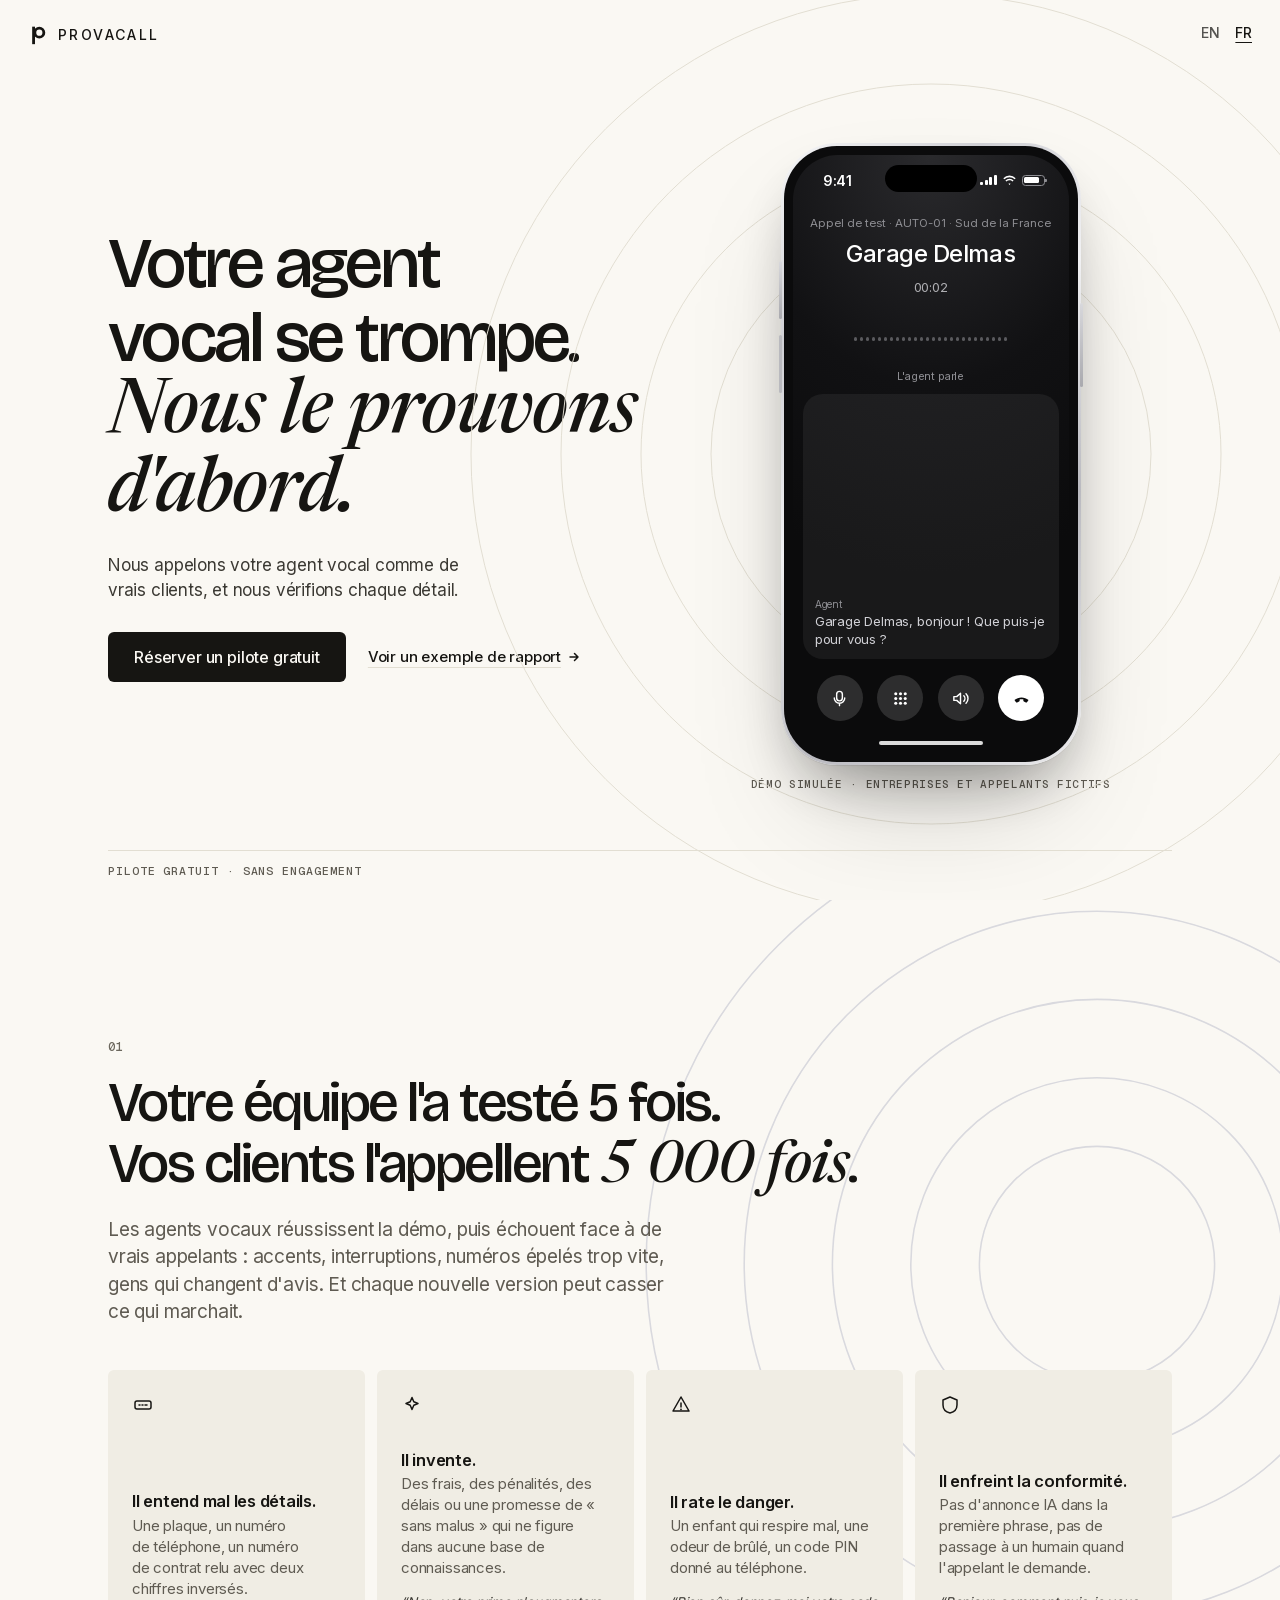
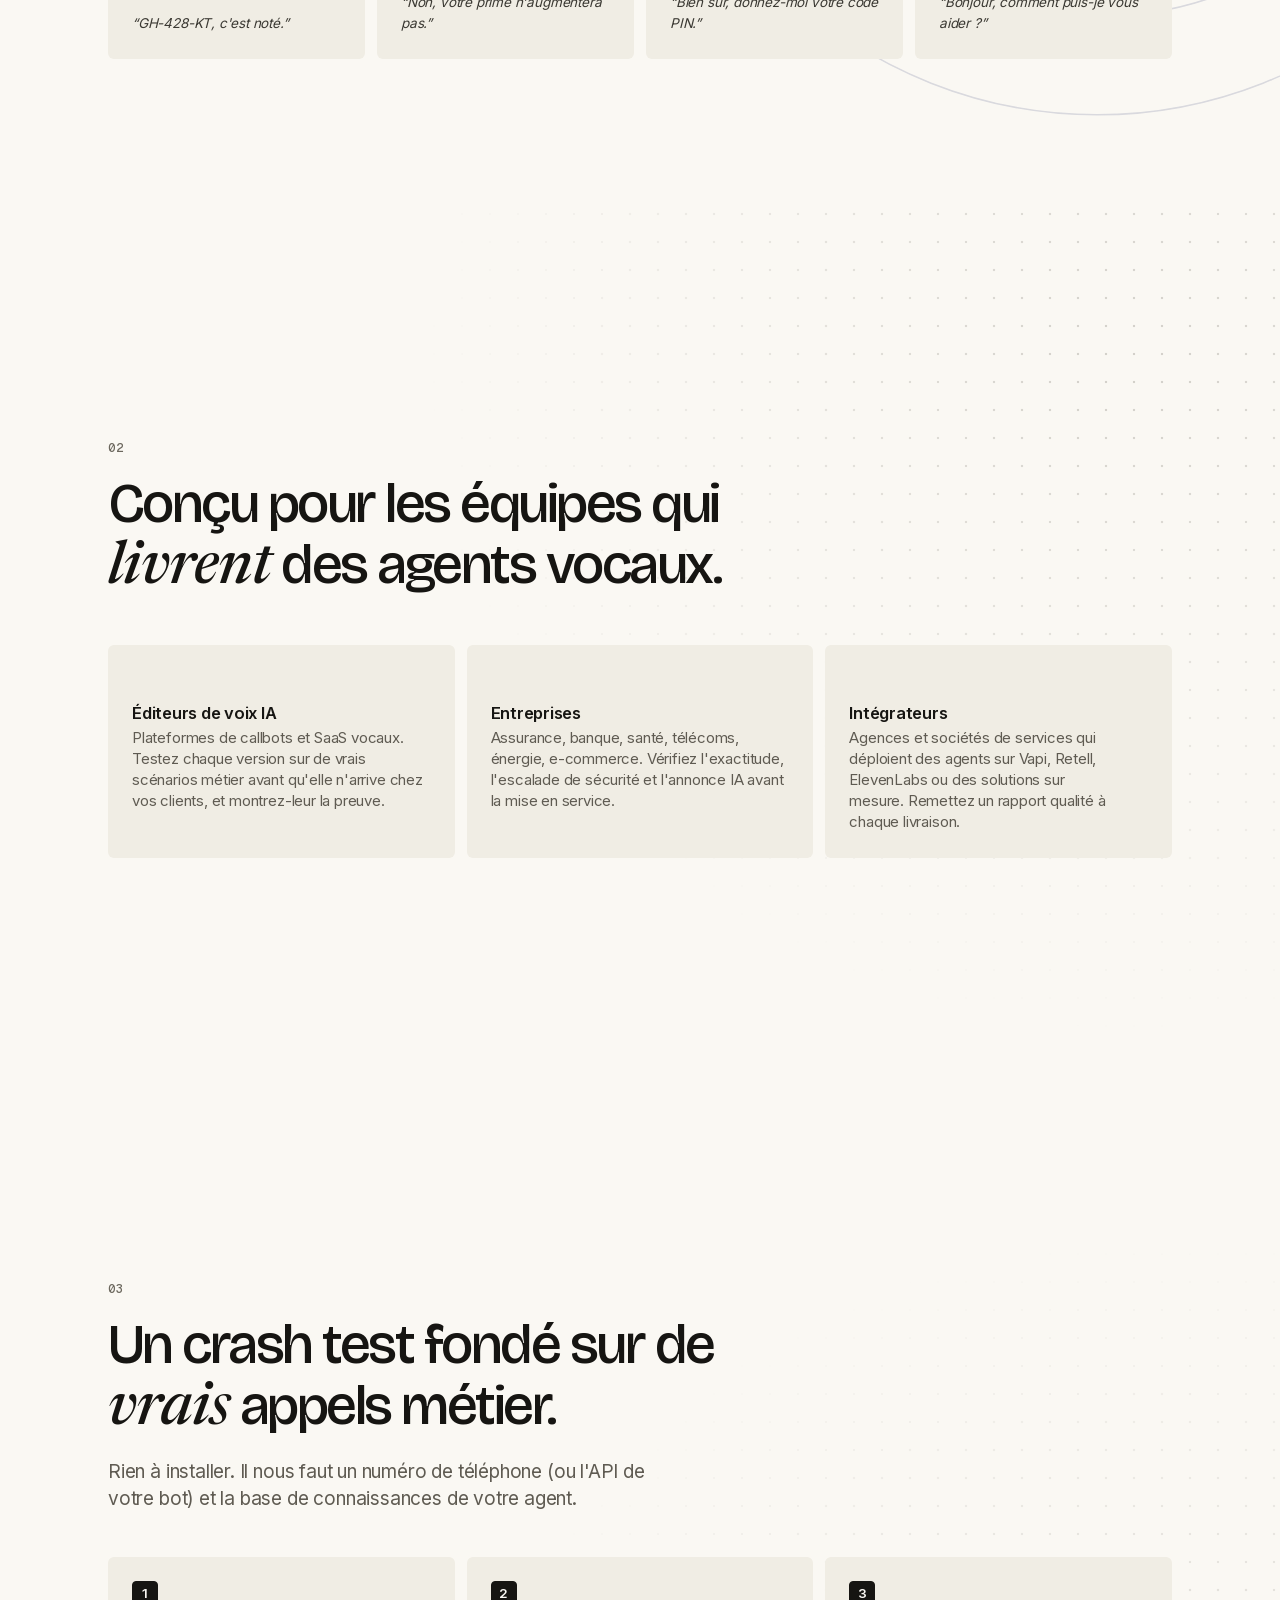
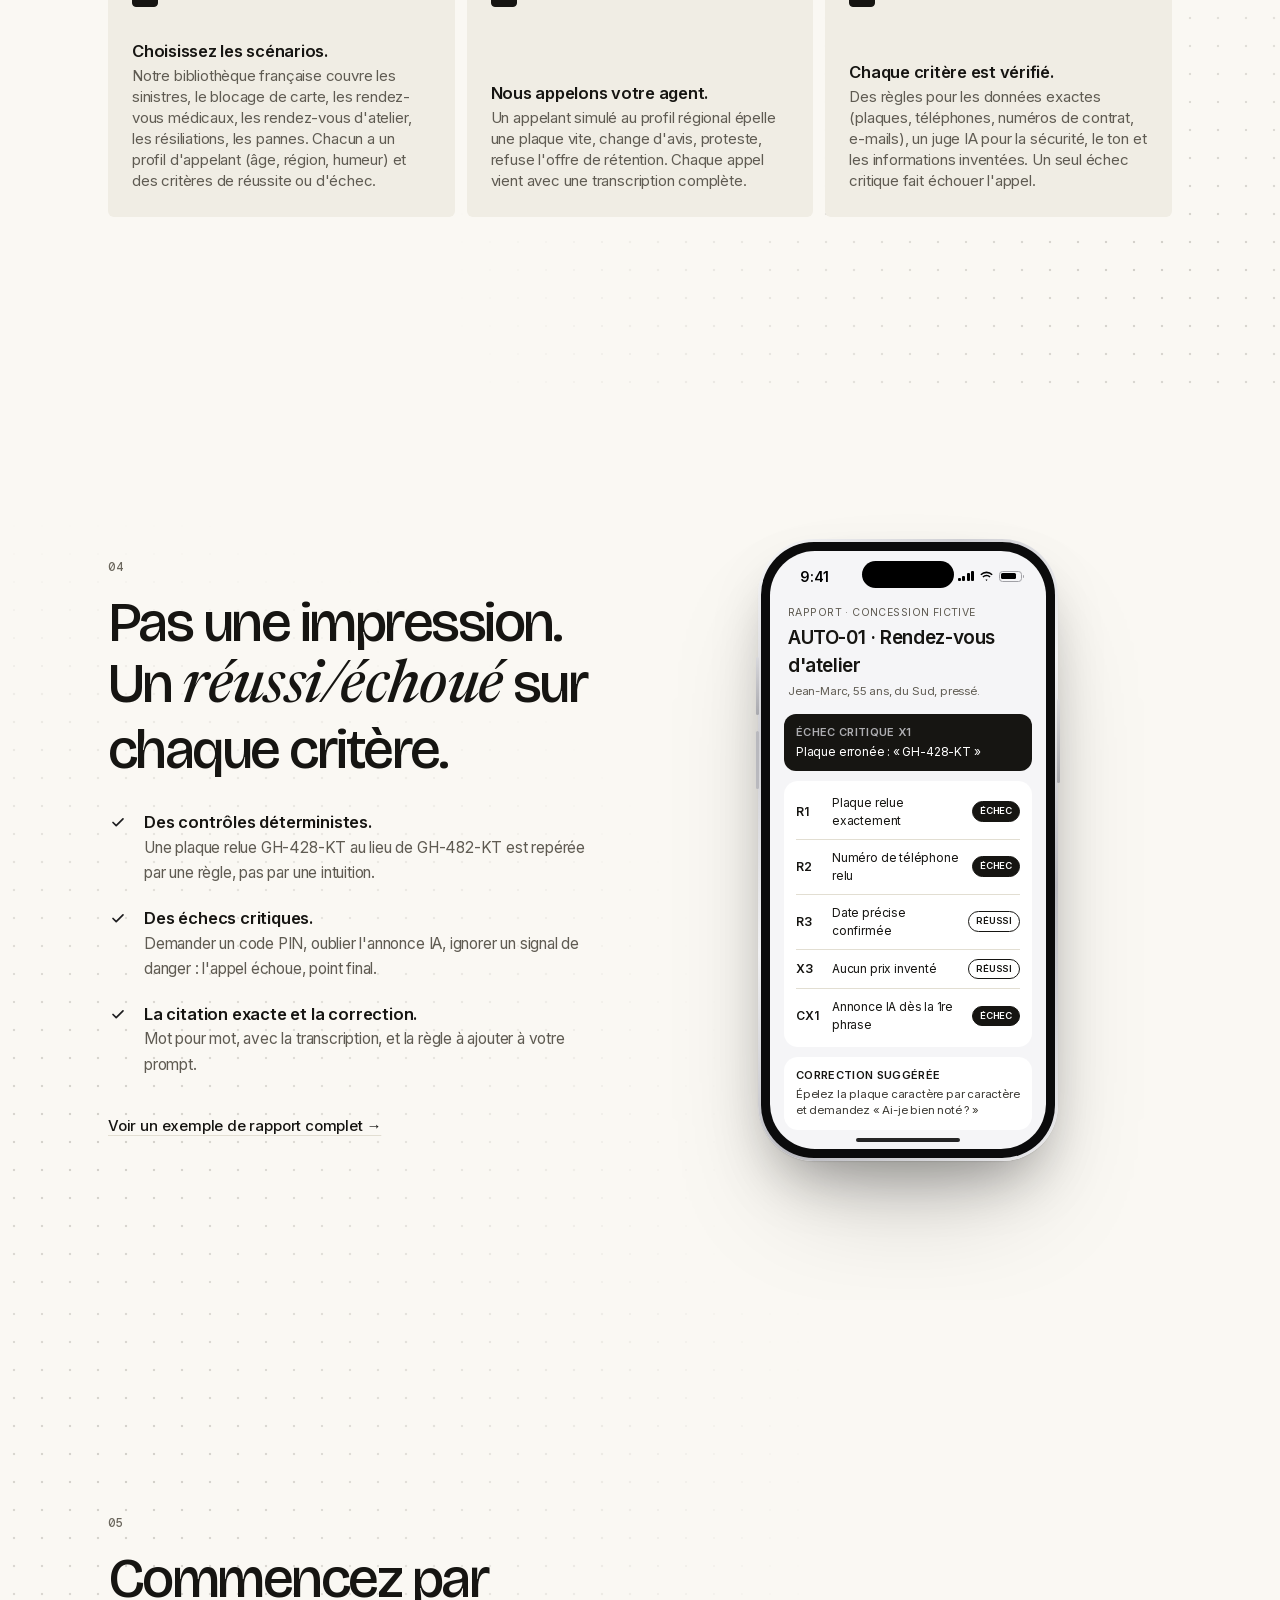
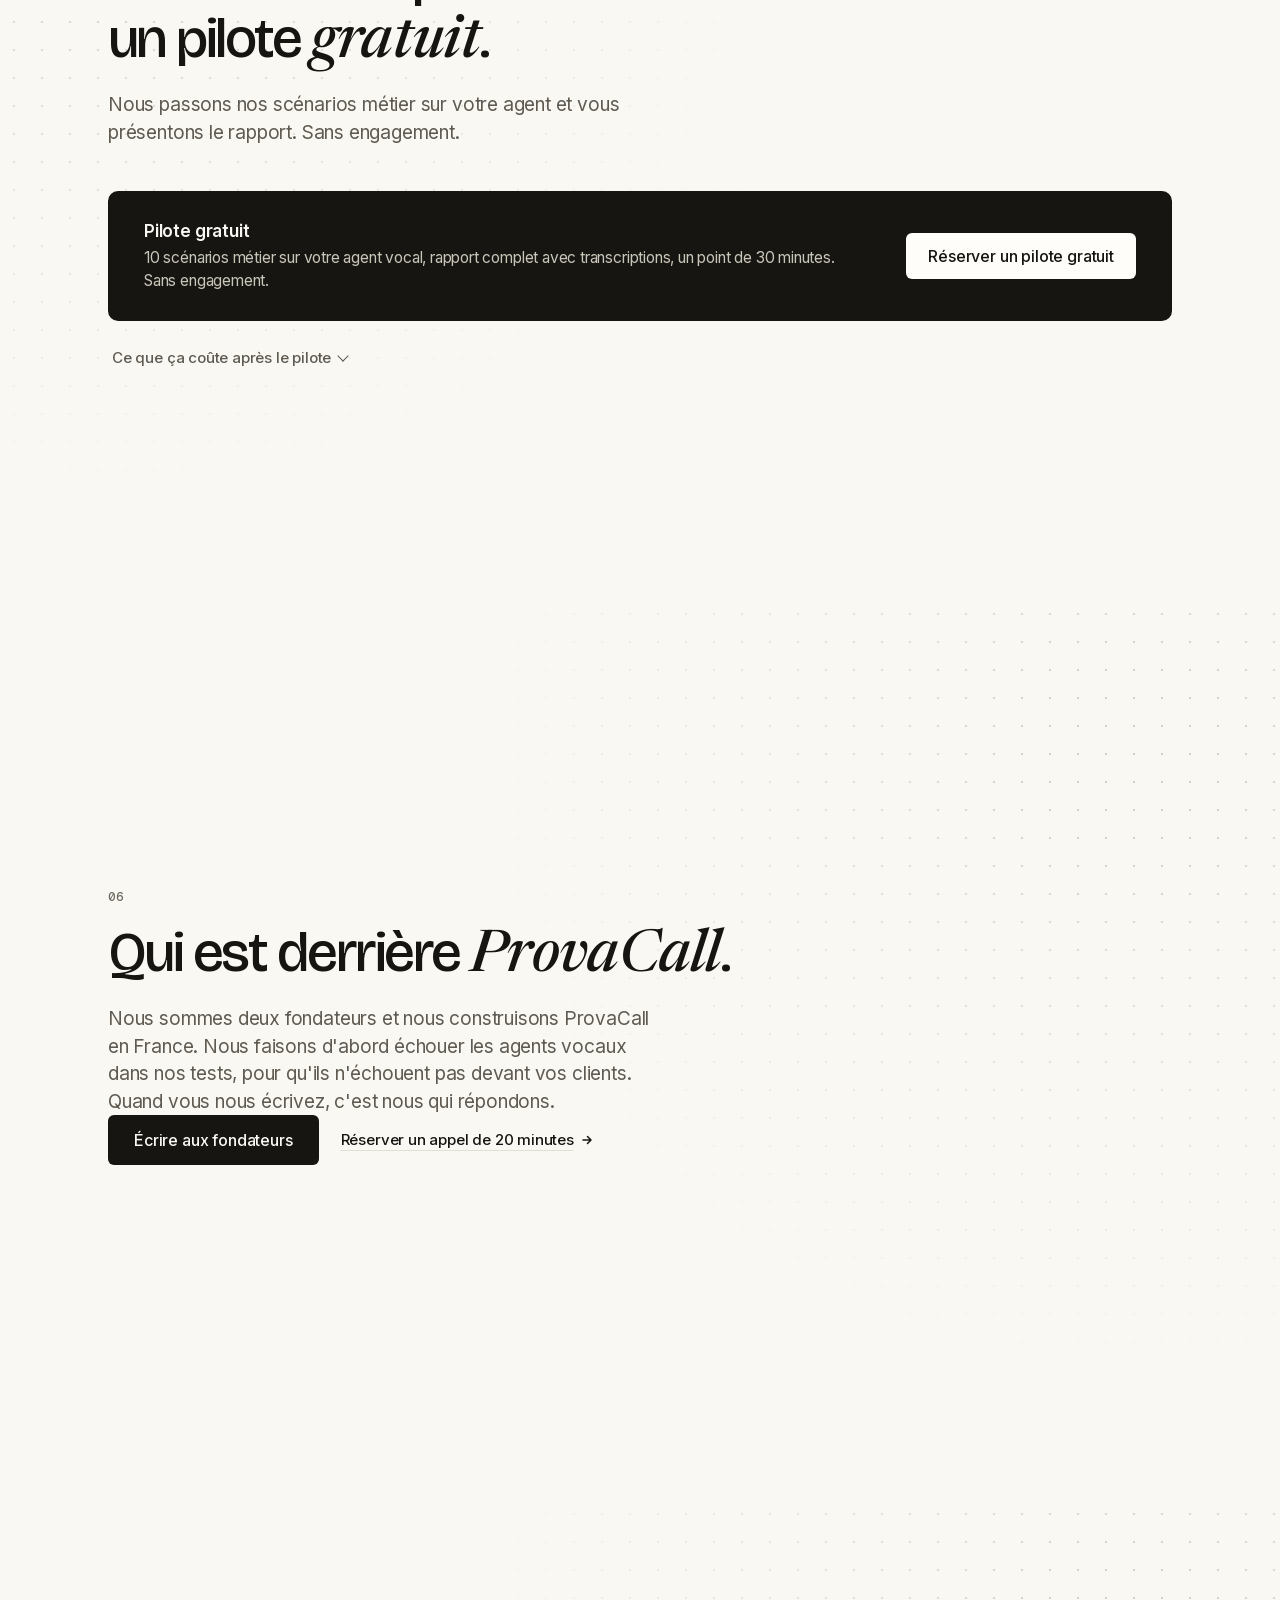
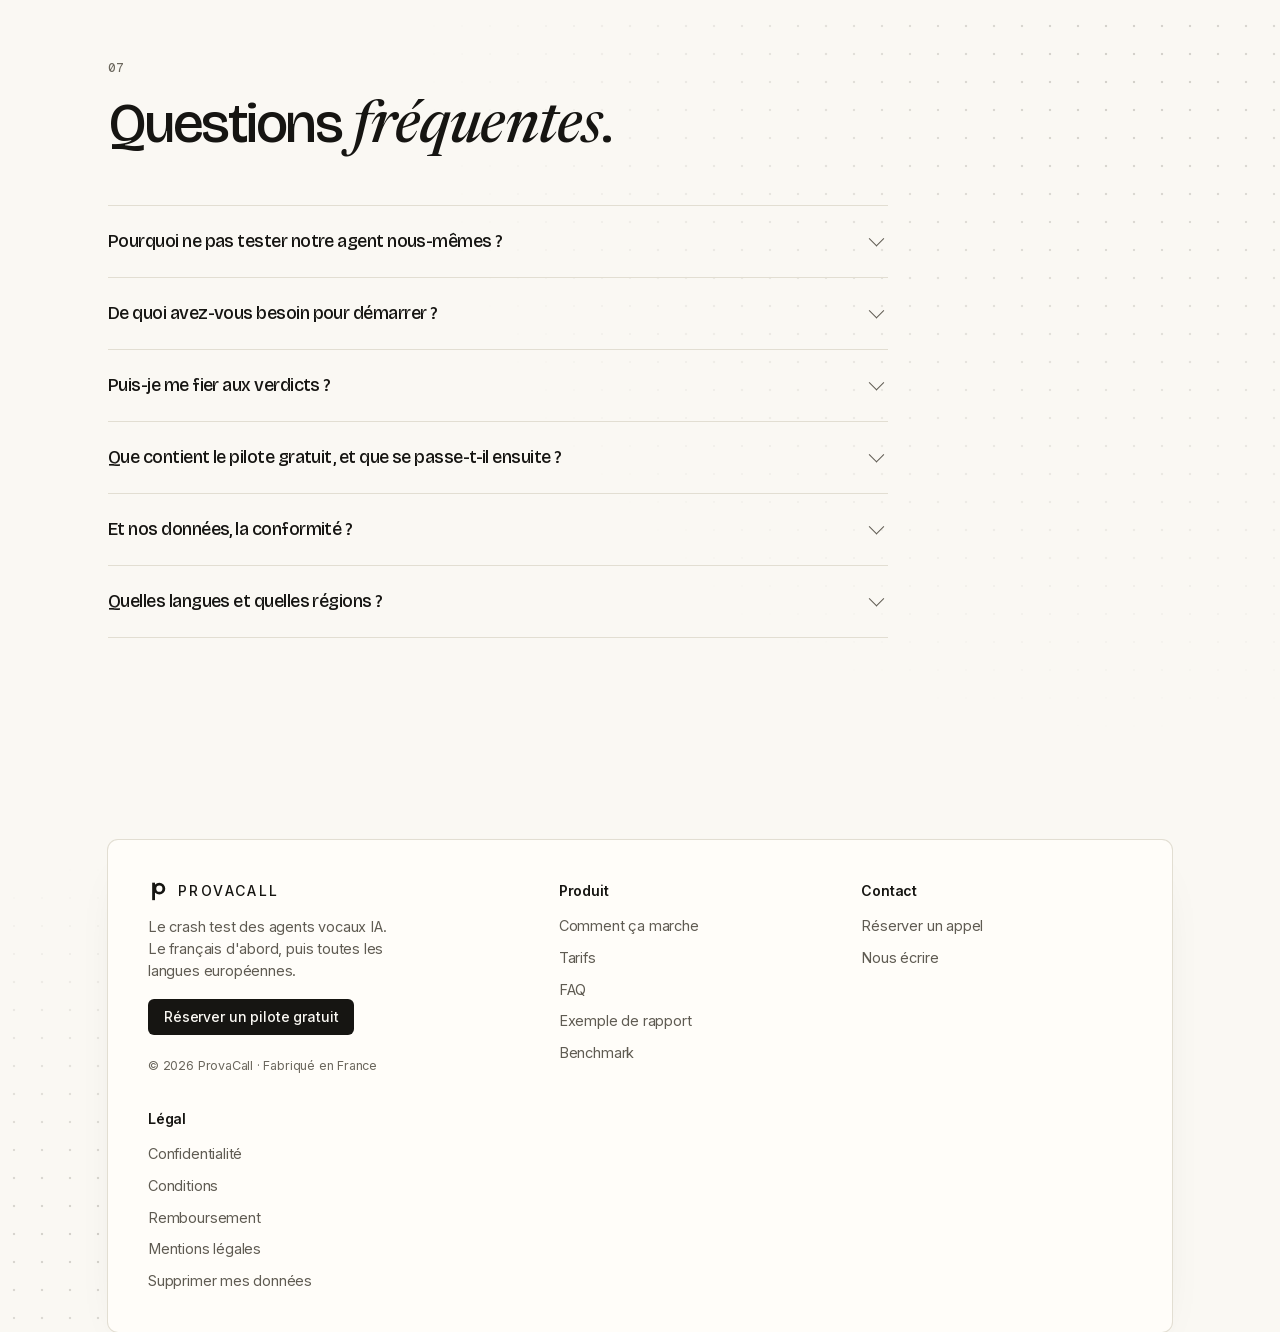
==== fr/index.html @ 101e969b "ProvaCall : site (historique réinitialisé)" ====
<!doctype html>
<html lang="fr">
<head>
<meta charset="utf-8">
<meta name="viewport" content="width=device-width,initial-scale=1,viewport-fit=cover">
<meta http-equiv="Content-Security-Policy" content="default-src 'self'; script-src 'self' 'unsafe-inline'; style-src 'self' 'unsafe-inline'; img-src 'self' data:; font-src 'self'; media-src 'self'; connect-src 'self' https://formsubmit.co; base-uri 'self'; form-action 'self'; object-src 'none'">
<meta name="referrer" content="strict-origin-when-cross-origin">
<script>
  /* ====== CONFIGURATION — à remplir avant la mise en ligne (voir site/README.md) ====== */
  window.VOCALQA = {
    stripeLink: "",                       // Stripe Payment Link de l'audit à 249 € (vide = le bouton ouvre un email)
    auditPrice: 190,                      // prix de l'audit unique en € HT : à changer ICI uniquement (affiché sur la carte, EN et FR)
    contactEmail: "hello@provacall.com",  // email de contact (visible dans le code de la page)
    bookingLink: "",                      // Lien Calendly (vide = les boutons de contact ouvrent un email)
    leadEndpoint: "https://formsubmit.co/ajax/ecfa1e08d1b7e0739d7d4b8cc7f2d265"  // FormSubmit : transmet chaque demande de pilote par email. Alias aléatoire FormSubmit : l'adresse e-mail n'apparaît pas dans l'adresse du formulaire.
  };
  if ("IntersectionObserver" in window) document.documentElement.classList.add("js");
</script>
<title>ProvaCall · Le crash test des agents vocaux IA</title>
<meta name="description" content="ProvaCall met les agents vocaux IA à l'épreuve avec des appelants réalistes sur de vrais scénarios métier (assurance, banque, santé, automobile…) et vérifie chaque critère : données exactes, sécurité, informations inventées, annonce IA. Pilote gratuit.">
<link rel="canonical" href="https://provacall.com/fr/">
<link rel="alternate" hreflang="en" href="https://provacall.com/">
<link rel="alternate" hreflang="fr" href="https://provacall.com/fr/">
<link rel="alternate" hreflang="x-default" href="https://provacall.com/">
<meta property="og:url" content="https://provacall.com/fr/">
<meta property="og:type" content="website">
<meta property="og:title" content="ProvaCall · Le crash test des agents vocaux IA">
<meta property="og:description" content="Nous appelons votre agent vocal comme de vrais clients et vérifions chaque détail. Pilote gratuit.">
<meta property="og:site_name" content="ProvaCall">
<meta property="og:locale" content="fr_FR">
<meta property="og:locale:alternate" content="en_GB">
<meta property="og:image" content="https://provacall.com/og-logo.png">
<meta property="og:image:type" content="image/png">
<meta property="og:image:width" content="1200">
<meta property="og:image:height" content="630">
<meta property="og:image:alt" content="Logo ProvaCall : un P noir sur fond blanc.">
<meta name="twitter:card" content="summary_large_image">
<meta name="twitter:title" content="ProvaCall · Le crash test des agents vocaux IA">
<meta name="twitter:description" content="Nous appelons votre agent vocal comme de vrais clients et vérifions chaque détail. Pilote gratuit.">
<meta name="twitter:image" content="https://provacall.com/og-logo.png">
<meta name="twitter:image:alt" content="Logo ProvaCall : un P noir sur fond blanc.">
<meta name="theme-color" content="#ffffff">
<link rel="icon" href="data:image/svg+xml,%3Csvg xmlns='http://www.w3.org/2000/svg' viewBox='0 0 32 32'%3E%3Crect width='32' height='32' rx='8' fill='%231d1d1f'/%3E%3Crect x='10' y='7' width='3' height='19' fill='%23fff'/%3E%3Ccircle cx='17.2' cy='13.4' r='5' fill='none' stroke='%23fff' stroke-width='3'/%3E%3C/svg%3E">
<link rel="stylesheet" href="../fonts.css?v=6">
<link rel="stylesheet" href="../style.css?v=6">
<script src="../fx.js?v=6"></script>
<script type="application/ld+json">{"@context": "https://schema.org", "@type": "FAQPage", "mainEntity": [{"@type": "Question", "name": "Pourquoi ne pas tester notre agent nous-mêmes ?", "acceptedAnswer": {"@type": "Answer", "text": "Vous le pouvez, et vous devriez. Mais quelques appels de votre équipe ne couvrent que les cas auxquels vous pensez, avec votre propre voix. Nous rejouons les mêmes scénarios métier à chaque fois, avec des profils et des humeurs d'appelants différents, et nous vérifions chaque critère ligne par ligne. Relancez-les après chaque modification et vous voyez exactement ce qui s'est amélioré ou dégradé."}}, {"@type": "Question", "name": "De quoi avez-vous besoin pour démarrer ?", "acceptedAnswer": {"@type": "Answer", "text": "De trois choses : un moyen de joindre votre agent (son numéro de téléphone, ou une API HTTP pour des tests en mode texte plus rapides), ce que l'agent sait et surtout ce qu'il ne doit jamais dire ni promettre, et les créneaux où nous pouvons appeler. Nous appelons depuis un numéro que nous vous communiquons, que vous pouvez exclure de vos statistiques. Cela fonctionne avec toute plateforme (Vapi, Retell, Bland, Synthflow ou votre propre pile) : nous le confirmons avec votre configuration pendant le pilote gratuit."}}, {"@type": "Question", "name": "Puis-je me fier aux verdicts ?", "acceptedAnswer": {"@type": "Answer", "text": "Les données exactes (une plaque, un numéro de téléphone, un numéro de contrat relu) sont vérifiées par des règles déterministes, pas par opinion. La sécurité, le ton, l'escalade et les informations inventées sont jugés par une IA évaluatrice, d'après votre base de connaissances. Chaque verdict vient avec la citation exacte qui le justifie, pour que vous puissiez le vérifier vous-même. Les jugements d'une IA peuvent se tromper et les passages peuvent différer : c'est pourquoi nous rejouons les mêmes scénarios après chaque modification."}}, {"@type": "Question", "name": "Que contient le pilote gratuit, et que se passe-t-il ensuite ?", "acceptedAnswer": {"@type": "Answer", "text": "Nous passons 10 scénarios métier sur votre agent et vous remettons un rapport complet avec les transcriptions, la citation exacte et une correction suggérée pour chaque échec, plus un point de 30 minutes. Vous gardez le rapport. S'il vous a servi, choisissez une offre pour tester chaque version ; sinon, vous ne nous devez rien. Vous préférez d'abord parler ? Réservez un appel de 20 minutes avec les fondateurs."}}, {"@type": "Question", "name": "Et nos données, la conformité ?", "acceptedAnswer": {"@type": "Answer", "text": "Les appels de test utilisent uniquement des appelants et des données fictifs : nous n'avons pas besoin des données de vos clients. Tout ce que vous nous envoyez est supprimé sur demande, et nous vérifions que l'agent annonce qu'il est une IA au début de chaque appel, comme l'exige le règlement européen sur l'IA. Pour la conformité RGPD (hébergement, contrat de traitement des données), parlons-en lors de l'appel. Détails dans notre politique de confidentialité."}}, {"@type": "Question", "name": "Quelles langues et quelles régions ?", "acceptedAnswer": {"@type": "Answer", "text": "Le français d'abord, avec des personas d'appelants régionaux (Sud, Nord, Alsace, Belgique, Suisse, Québec, Afrique de l'Ouest). Nous passons aussi des appels en allemand, espagnol, italien et anglais."}}]}</script>
<style>
/* =============================== HERO =============================== */
.hero{position:relative;overflow:hidden;min-height:100vh;min-height:100svh;display:flex;align-items:center;padding:72px 0 64px}
.hero .wrap{width:100%;display:grid;grid-template-columns:1.05fr .95fr;gap:48px;align-items:center}
.hero-logo{position:absolute;top:24px;left:28px;z-index:5;animation:rise .7s both}
.lang{position:absolute;top:14px;right:20px;z-index:5;font-size:14px;font-weight:500}.lang a{color:var(--ink);text-decoration:none;opacity:.72;padding:8px 8px;display:inline-block;min-width:32px;text-align:center}.lang a[aria-current]{opacity:1;text-decoration:underline;text-underline-offset:4px}@media(max-width:820px){.lang{top:10px;right:8px}}
.pitch h1{font-size:clamp(40px,5vw,62px);line-height:1.04;font-weight:500;margin:0 0 20px}
.pitch>*{animation:rise .9s cubic-bezier(.2,.8,.2,1) both}
.pitch h1{animation-delay:.05s}.pitch .lead{animation-delay:.2s}.pitch .ctas{animation-delay:.35s}.pitch .trust{animation-delay:.5s}
.stage{animation:rise 1.1s .15s cubic-bezier(.2,.8,.2,1) both}
.pitch h1 em{display:block;color:var(--accent-text)}
.pitch .lead{max-width:380px;margin:0 0 30px;font-size:17px;line-height:1.45;color:var(--ink-2)}
.trust{display:flex;align-items:center;gap:9px;margin:26px 0 0;font-size:14px;color:var(--muted)}
.trust .dot{width:7px;height:7px;border-radius:50%;background:var(--ink);flex:none}
.ctas{display:flex;align-items:center;gap:22px;flex-wrap:wrap}
.ctas .btn{height:50px;padding:0 26px}
.ctas .link{display:inline-flex;align-items:center;gap:6px;color:var(--ink);font-weight:500}
.ctas .link svg{width:14px;height:14px;transition:transform .2s}
.ctas .link:hover svg{transform:translateX(3px)}

/* scène : ondes sonores + iPhone en appel */
.stage{position:relative;display:flex;justify-content:center;align-items:center;min-height:680px}
.rings{position:absolute;left:50%;top:50%;width:1000px;height:1000px;transform:translate(-50%,-50%);pointer-events:none}
.rings svg{width:100%;height:100%}
.rings circle{fill:none;stroke:#e8e8ec;stroke-width:1}
.pulse{position:absolute;left:50%;top:50%;width:330px;height:330px;margin:-165px 0 0 -165px;border-radius:50%;border:1px solid #c7c7cc;opacity:0;animation:wave 4.8s cubic-bezier(.2,.6,.3,1) infinite}
.pulse.p2{animation-delay:1.6s}.pulse.p3{animation-delay:3.2s}
@keyframes wave{0%{transform:scale(1);opacity:.9}100%{transform:scale(2.9);opacity:0}}

.iphone{position:relative;width:300px;height:622px;border-radius:56px;padding:3px;
  background:linear-gradient(135deg,#f7f7f8 0%,#cfcfd4 22%,#f1f1f3 45%,#babac0 70%,#ececee 100%);
  box-shadow:0 1px 1px rgba(0,0,0,.08),0 30px 60px -20px rgba(0,0,0,.35),0 60px 120px -40px rgba(0,0,0,.25)}
.iphone::before,.iphone::after{content:"";position:absolute;width:3px;border-radius:2px;background:linear-gradient(#d8d8dc,#a9a9ae)}
.iphone::before{left:-2px;top:118px;height:58px;box-shadow:0 74px 0 #b9b9be}
.iphone::after{right:-2px;top:160px;height:84px}
.bezel{width:100%;height:100%;border-radius:53px;background:#0b0b0c;padding:9px}
.screen{position:relative;width:100%;height:100%;border-radius:45px;overflow:hidden;display:flex;flex-direction:column;color:#fff;
  background:radial-gradient(120% 70% at 50% 0%,#2a2a2d 0%,#111113 55%,#0b0b0c 100%)}
.island{position:absolute;top:10px;left:50%;transform:translateX(-50%);width:92px;height:27px;border-radius:20px;background:#000;z-index:6}
.statusbar{height:46px;flex:none;display:flex;justify-content:space-between;align-items:center;padding:4px 24px 0 30px;font-size:14px;font-weight:600}
.sb{display:flex;gap:5px;align-items:center}
.bars{display:flex;gap:1.5px;align-items:flex-end;height:10px}
.bars i{width:3px;background:#fff;border-radius:1px;display:block}
.bars i:nth-child(1){height:3.5px}.bars i:nth-child(2){height:5.5px}.bars i:nth-child(3){height:8px}.bars i:nth-child(4){height:10px}
.batt{width:23px;height:11px;border:1px solid #8e8e93;border-radius:3.5px;padding:1.2px;position:relative}
.batt::after{content:"";position:absolute;right:-3px;top:3.3px;width:1.5px;height:3.5px;border-radius:0 1px 1px 0;background:#8e8e93}
.batt i{display:block;width:80%;height:100%;background:#fff;border-radius:1.5px}
.call{flex:none;text-align:center;padding:14px 16px 0}
.call small{display:block;font-size:11.5px;color:#8e8e93;letter-spacing:0}
.call b{display:block;font-size:24px;font-weight:500;letter-spacing:-.02em;margin:4px 0 2px}
.call .timer{font-size:13px;color:#aeaeb2;font-variant-numeric:tabular-nums}
.wave{height:46px;display:flex;align-items:center;justify-content:center;gap:3px;margin:16px 0 6px}
.wave i{width:3px;height:4px;border-radius:2px;background:#5a5a5e;display:block;transition:height .12s ease,background .2s}
.who{flex:none;text-align:center;font-size:11px;color:#8e8e93;height:14px}
.captions{flex:1;min-height:0;margin:12px 10px 0;padding:12px 12px 10px;border-radius:20px;background:rgba(255,255,255,.06);
  display:flex;flex-direction:column;justify-content:flex-end;gap:9px;overflow:hidden;transition:opacity .4s}
.captions.fade{opacity:0}
.cap{font-size:13px;line-height:1.38;color:#d1d1d6;animation:up .3s ease both}
.cap em{display:block;font-style:normal;font-size:10px;color:#8e8e93;margin-bottom:1px}
.cap.client{color:#fff}
.cap .t{background-image:linear-gradient(#fff,#fff);background-size:0 1.5px;background-repeat:no-repeat;background-position:0 100%;transition:background-size .7s ease}
.cap.flag .t{background-size:100% 1.5px;color:#fff}
.tagf{display:inline-block;margin-left:6px;font-size:9.5px;font-weight:600;color:#0b0b0c;background:#fff;border-radius:999px;padding:1px 7px;vertical-align:1px;animation:up .3s ease both}
@keyframes up{from{opacity:0;transform:translateY(4px)}to{opacity:1;transform:none}}
.controls{flex:none;display:grid;grid-template-columns:repeat(4,1fr);gap:10px;padding:16px 22px 12px;justify-items:center}
.ctl{width:46px;height:46px;border-radius:50%;background:rgba(255,255,255,.14);display:grid;place-items:center}
.ctl svg{width:19px;height:19px}
.ctl.end{background:#fff}
.home{height:20px;display:flex;justify-content:center;align-items:center}
.home i{width:104px;height:4px;border-radius:3px;background:#fff;opacity:.85;display:block}
.alert{position:absolute;left:10px;right:10px;top:50px;z-index:7;background:#fff;color:var(--ink);border-radius:20px;padding:13px 14px;
  box-shadow:0 18px 40px rgba(0,0,0,.45);transform:translateY(-24px);opacity:0;transition:transform .5s cubic-bezier(.2,.9,.25,1.05),opacity .35s}
.alert.show{transform:none;opacity:1}
.alert .top{display:flex;align-items:center;gap:7px;font-size:11px;color:var(--muted)}
.alert .top i{width:7px;height:7px;border-radius:50%;background:var(--accent);display:inline-block}
.alert b{display:block;font-size:14px;font-weight:600;margin:5px 0 2px;letter-spacing:-.01em}
.alert p{margin:0;font-size:12px;line-height:1.35;color:var(--ink-2)}

@media (max-width:900px){
  .hero{min-height:0;padding:84px 0 20px}
  .hero-logo{top:20px;left:16px}
  .hero .wrap{grid-template-columns:1fr;gap:20px}
  .stage{min-height:660px}
}
@media (max-width:400px){
  .stage{min-height:600px}
  .iphone{transform:scale(.92)}
}

/* chaque section occupe un écran entier (ordinateur) */
@media (min-width:901px){
  .section,.demo{min-height:100vh;min-height:100svh;display:flex;align-items:center}
  .section>.wrap,.demo>.wrap{width:100%}
}

/* démo du rapport : un iPhone avec l'interface du logiciel */
.report .tray{background:none;padding:0;display:flex;justify-content:center;border-radius:0}
.screen.app{background:#f5f5f7;color:var(--ink)}
.screen.app .statusbar{color:#000}
.screen.app .bars i,.screen.app .batt i{background:#000}
.screen.app .statusbar svg path{fill:#000}
.screen.app .batt{border-color:#a1a1a6}.screen.app .batt::after{background:#a1a1a6}
.screen.app .home i{background:#000}
.app-head{padding:8px 18px 10px}
.app-head small{display:block;font-size:10.5px;color:var(--muted);letter-spacing:.04em;text-transform:uppercase}
.app-head b{display:block;font-size:19px;font-weight:600;letter-spacing:-.02em;margin:3px 0 2px}
.app-head p{margin:0;font-size:11.5px;color:var(--muted)}
.app-crit{margin:4px 14px 10px;background:var(--ink);color:#fff;border-radius:12px;padding:10px 12px;font-size:12px;
  opacity:0;transform:translateY(8px);transition:opacity .5s .2s,transform .5s .2s}
.app-crit b{display:block;font-size:11px;font-weight:600;letter-spacing:.03em;text-transform:uppercase;color:#aeaeb2;margin-bottom:2px}
.app-rows{list-style:none;margin:0 14px;padding:4px 12px;background:#fff;border-radius:14px}
.app-rows li{display:flex;align-items:center;gap:8px;padding:9px 0;border-bottom:1px solid var(--line);font-size:12px;
  opacity:0;transform:translateY(6px);transition:opacity .45s,transform .45s;transition-delay:calc(var(--i)*.28s + .6s)}
.app-rows li:last-child{border-bottom:0}
.app-rows .id{font-weight:600;width:28px;flex:none}
.app-rows .t{flex:1;min-width:0}
.app-rows .res{font-size:9.5px;font-weight:600;border:1px solid var(--ink);border-radius:999px;padding:2px 7px}
.app-rows .res.ko{background:var(--ink);color:#fff}
.app-fix{margin:10px 14px 0;background:#fff;border-radius:14px;padding:11px 12px;font-size:11.5px;line-height:1.45;color:var(--ink-2);
  opacity:0;transform:translateY(8px);transition:opacity .5s 2.2s,transform .5s 2.2s}
.app-fix b{display:block;color:var(--ink);font-size:11px;font-weight:600;letter-spacing:.03em;text-transform:uppercase;margin-bottom:2px}
.tray.in .app-crit,.tray.in .app-rows li,.tray.in .app-fix{opacity:1;transform:none}
.app-pad{flex:1}

/* italique serif, à la manière de YC */
h1 em,h2 i,h2 em,.serif{font-family:"Source Serif 4",Georgia,"Times New Roman",serif;font-style:italic;font-weight:400;
  letter-spacing:-.012em;font-size:1.06em;font-variation-settings:"opsz" 60}

/* =============================== DÉMO VIDÉO =============================== */
.demo{padding:24px 0 40px}
.demo .head{text-align:center;margin:0 auto 36px}
.demo .head .lead{margin:14px auto 0}
.frame{position:relative;max-width:1000px;margin:0 auto;aspect-ratio:16/9;border-radius:28px;overflow:hidden;background:#0b0b0c;
  box-shadow:0 0 0 1px var(--line),0 40px 80px -40px rgba(0,0,0,.35)}
.frame video{position:absolute;inset:0;width:100%;height:100%;object-fit:cover;display:block}
.frame .ph{position:absolute;inset:0;display:none;flex-direction:column;align-items:center;justify-content:center;gap:22px;padding:24px;
  background:radial-gradient(90% 90% at 50% 0%,#2a2a2d,#0b0b0c);color:#fff;text-align:center}
.frame.empty .ph{display:flex}
.frame.empty video{display:none}
.ph .play{width:64px;height:64px;border-radius:50%;background:#fff;display:grid;place-items:center}
.ph .play svg{width:22px;height:22px;margin-left:3px}
.ph b{font-size:18px;font-weight:500;letter-spacing:-.01em}
.ph ol{list-style:none;margin:0;padding:0;display:flex;gap:10px;flex-wrap:wrap;justify-content:center}
.ph li{font-size:13px;color:#d1d1d6;background:rgba(255,255,255,.08);border-radius:999px;padding:7px 13px}
.ph li span{color:#8e8e93;margin-right:6px;font-variant-numeric:tabular-nums}
.ph small{font-size:12px;color:#8e8e93}
.vctl{position:absolute;right:16px;top:16px;z-index:3;display:flex;gap:8px}
.snd{display:inline-flex;align-items:center;gap:8px;height:38px;padding:0 15px;border:0;border-radius:999px;
  background:rgba(11,11,12,.72);color:#fff;font:500 13.5px/1 var(--font);cursor:pointer;-webkit-backdrop-filter:blur(10px);backdrop-filter:blur(10px);transition:background .2s}
.snd:hover{background:#000}.snd svg{width:16px;height:16px}
.snd.round{width:38px;padding:0;justify-content:center}
.frame.empty .vctl{display:none}
@media (max-width:600px){.frame{border-radius:18px}.ph b{font-size:16px}}

/* =============================== SECTIONS =============================== */
.head{max-width:760px;margin-bottom:44px}
.head .logo{font-size:15px;margin-bottom:18px}
.head .logo i{width:8px;height:8px}
.head .lead{margin-top:16px;max-width:560px}

.cards{display:grid;grid-template-columns:repeat(4,1fr);gap:12px}
.cards.three{grid-template-columns:repeat(3,1fr)}
.card{background:var(--soft);border-radius:var(--radius);padding:24px 24px 26px;min-height:196px;display:flex;flex-direction:column}
.card .ic{width:22px;height:22px;margin-bottom:auto;color:var(--ink)}
.card .n{width:26px;height:26px;border-radius:50%;border:1.5px solid var(--ink);display:grid;place-items:center;font-size:13px;font-weight:600;margin-bottom:auto}
.card h3{margin-top:34px;font-size:16.5px}
.card p{margin:3px 0 0;color:var(--muted);font-size:15px;line-height:1.4}
.card q{display:block;margin-top:14px;font-size:13.5px;color:var(--ink-2);font-style:italic;quotes:"“" "”"}
@media (max-width:980px){
  .cards,.cards.three{grid-template-columns:none;grid-auto-flow:column;grid-auto-columns:minmax(250px,78%);overflow-x:auto;scroll-snap-type:x mandatory;
    margin:0 -28px;padding:0 28px 4px;scrollbar-width:none}
  .cards::-webkit-scrollbar{display:none}
  .card{scroll-snap-align:start}
}
@media (max-width:600px){.cards,.cards.three{margin:0 -16px;padding:0 16px 4px}}

/* rapport */
.report{display:grid;grid-template-columns:1fr 1.1fr;gap:56px;align-items:center}
.points{list-style:none;padding:0;margin:30px 0 32px;display:grid;gap:20px}
.points li{display:grid;grid-template-columns:22px 1fr;gap:14px}
.points svg{width:20px;height:20px;margin-top:2px}
.points b{display:block;font-weight:600;font-size:16.5px}
.points span{color:var(--muted);font-size:15.5px}
.tray{background:var(--soft);border-radius:28px;padding:34px}
.sheet{background:#fff;border-radius:18px;padding:22px;box-shadow:0 1px 2px rgba(0,0,0,.05),0 24px 48px -28px rgba(0,0,0,.25)}
.sheet .top{display:flex;justify-content:space-between;align-items:baseline;margin-bottom:14px}
.sheet .top b{font-weight:600;font-size:15px}
.sheet .top span{font-size:12px;color:var(--faint)}
.kpis{display:grid;grid-template-columns:repeat(3,1fr);gap:8px;margin-bottom:14px}
.kpi{background:var(--soft);border-radius:12px;padding:11px 12px}
.kpi b{display:block;font-size:21px;font-weight:600;letter-spacing:-.03em}
.kpi span{font-size:11.5px;color:var(--muted)}
.issue{border-top:1px solid var(--line);padding-top:14px}
.issue .row1{display:flex;justify-content:space-between;align-items:center;gap:8px}
.issue .row1 b{font-size:14px;font-weight:600}
.pill{font-size:10.5px;font-weight:600;padding:3px 9px;border-radius:999px;border:1px solid var(--ink)}
.pill.solid{background:var(--ink);color:#fff}
.issue .cat{margin:10px 0 0;font-size:12.5px;color:var(--muted)}
.issue blockquote{margin:8px 0 10px;padding:0 0 0 12px;border-left:2px solid var(--ink);font-size:13.5px;font-style:italic}
.issue blockquote .tr{display:block;margin-top:4px;font-size:12px;color:var(--muted)}
.fix{background:var(--soft);border-radius:10px;padding:9px 12px;font-size:12.5px;line-height:1.45;color:var(--ink-2)}
.fix b{color:var(--ink);font-weight:600}
@media (max-width:900px){.report{grid-template-columns:1fr;gap:36px}.report .tray{padding:0}}

/* tarifs */
.prices{display:grid;grid-template-columns:1.25fr 1fr;gap:12px}
.price-card{background:var(--soft);border-radius:28px;padding:36px;display:flex;flex-direction:column}
.price-card .lbl{font-size:14px;color:var(--muted)}
.price-card h3{font-size:22px;margin-top:4px}
.amount{display:flex;align-items:baseline;gap:8px;margin:22px 0 4px}
.amount b{font-size:60px;font-weight:500;letter-spacing:-.04em;line-height:1}
.amount span{color:var(--muted);font-size:15px}
.incl{list-style:none;padding:0;margin:24px 0 28px;display:grid;gap:10px;font-size:15.5px}
.incl li{display:flex;gap:10px;align-items:flex-start}
.incl svg{width:17px;height:17px;flex:none;margin-top:3px}
.guar{font-size:14.5px;color:var(--ink-2);background:#fff;border-radius:14px;padding:13px 15px;margin:0 0 24px}
.guar b{font-weight:600}
.price-card .spacer{flex:1}
.secure{margin:12px 0 0;font-size:12.5px;color:var(--faint);text-align:center}
@media (max-width:860px){.prices{grid-template-columns:1fr}.price-card{padding:28px 22px}.amount b{font-size:52px}}

.band{margin-top:12px;background:var(--soft);border-radius:28px;padding:28px 36px;display:flex;justify-content:space-between;align-items:center;gap:20px}
.band b{font-weight:600}
.band p{margin:2px 0 0;color:var(--muted);font-size:15.5px}
@media (max-width:700px){.band{flex-direction:column;align-items:flex-start;padding:24px 22px}}

/* FAQ */
.faq{max-width:780px;border-top:1px solid var(--line)}
.faq details{border-bottom:1px solid var(--line)}
.faq summary{list-style:none;cursor:pointer;padding:22px 40px 22px 0;font-size:18px;font-weight:500;letter-spacing:-.015em;position:relative}
.faq summary::-webkit-details-marker{display:none}
.faq summary::after{content:"";position:absolute;right:6px;top:50%;width:10px;height:10px;border-right:1.5px solid var(--muted);border-bottom:1.5px solid var(--muted);
  transform:translateY(-70%) rotate(45deg);transition:transform .2s}
.faq details[open] summary::after{transform:translateY(-30%) rotate(-135deg)}
.faq details p{margin:-4px 0 22px;color:var(--muted);max-width:680px}

.persona-line{font-size:12.5px;color:var(--muted);margin:-6px 0 12px}
.crit-line{background:var(--ink);color:#fff;border-radius:10px;padding:8px 12px;font-size:12.5px;margin-bottom:10px}
.crit-line b{font-weight:600;margin-right:6px}
table.cr{width:100%;border-collapse:collapse;font-size:13px;margin-bottom:12px}
table.cr td{padding:7px 4px;border-bottom:1px solid var(--line);vertical-align:middle}
table.cr td.id{font-weight:600;width:38px}
table.cr td.m{color:var(--muted);font-size:11.5px;white-space:nowrap}
table.cr .res{font-size:10.5px;font-weight:600;border:1px solid var(--ink);border-radius:999px;padding:2px 8px}
table.cr .res.ko{background:var(--ink);color:#fff}
.link.more{display:inline-block;margin-top:6px;color:var(--ink);font-weight:500;text-decoration:underline;text-underline-offset:4px;text-decoration-color:var(--line)}
.link.more:hover{text-decoration-color:var(--ink)}
.after-pilot{margin-top:4px}
.after-pilot summary{list-style:none;cursor:pointer;display:inline-flex;align-items:center;gap:8px;padding:14px 4px;color:var(--muted);font-size:15px;font-weight:500}
.after-pilot summary::-webkit-details-marker{display:none}
.after-pilot summary::after{content:"";width:7px;height:7px;border-right:1.5px solid currentColor;border-bottom:1.5px solid currentColor;transform:translateY(-2px) rotate(45deg);transition:transform .2s}
.after-pilot[open] summary::after{transform:translateY(1px) rotate(-135deg)}
.after-pilot summary:hover{color:var(--ink)}
.after-pilot .plans{margin-top:8px}
.price-card .no-sub{margin:14px 0 12px;font-size:13px;color:var(--muted)}
.band.pilot{background:var(--ink);color:#fff;margin:0 0 12px}
.band.pilot p{color:#a1a1a6}
.plans{display:grid;grid-template-columns:repeat(auto-fit,minmax(230px,1fr));gap:12px}
.plans .price-card{padding:30px}
.plans .amount b{font-size:46px}
.note-price{margin:18px 0 0;font-size:14px;color:var(--muted)}
@media (max-width:900px){.plans{grid-template-columns:1fr}}
@media (max-width:480px){table.cr td.m{display:none}}

/* apparition douce */
.js .reveal{opacity:0;transform:translateY(14px);transition:opacity .8s ease,transform .8s cubic-bezier(.2,.8,.2,1)}
.js .reveal.in{opacity:1;transform:none}

@media (prefers-reduced-motion:reduce){
  *,*::before,*::after{animation:none!important;transition:none!important;scroll-behavior:auto!important}
  .js .reveal{opacity:1;transform:none}
  .pulse{display:none}
}
</style>
<link rel="stylesheet" href="../fonts.css?v=6">
<link rel="stylesheet" href="../system.css?v=6">
</head>
<body>
<a class="skip" href="#main">Aller au contenu</a>
<main id="main" tabindex="-1">

<!-- =============================== HERO =============================== -->
<section class="hero">
  <a href="./" class="logo hero-logo" aria-label="ProvaCall"><i></i>ProvaCall</a>
  <nav class="lang" aria-label="Langue"><a href="../" hreflang="en" lang="en">EN</a><a href="./" hreflang="fr" lang="fr" aria-current="page">FR</a></nav>
  <div class="wrap">
    <div class="pitch">
      <h1>Votre agent vocal se trompe. <em>Nous le prouvons d'abord.</em></h1>
      <p class="lead">Nous appelons votre agent vocal comme de vrais clients, et nous vérifions chaque détail.</p>
      <div class="ctas">
        <a class="btn btn-dark" data-action="pilot" href="#tarifs">Réserver un pilote gratuit</a>
        <a class="link" href="../exemple-rapport.html">Voir un exemple de rapport <svg viewBox="0 0 14 14" fill="none" aria-hidden="true"><path d="M3 7h8M7.5 3.5L11 7l-3.5 3.5" stroke="currentColor" stroke-width="1.5" stroke-linecap="round" stroke-linejoin="round"/></svg></a>
      </div>
    </div>

    <div class="stage" role="img" aria-label="Démo animée : ProvaCall appelle un agent vocal et repère une erreur, par exemple une plaque d'immatriculation relue de travers.">
      <p class="demo-note" aria-hidden="true">Démo simulée · entreprises et appelants fictifs</p>
      <div class="rings" aria-hidden="true">
        <svg viewBox="0 0 1000 1000"><circle cx="500" cy="500" r="220"/><circle cx="500" cy="500" r="290"/><circle cx="500" cy="500" r="370"/><circle cx="500" cy="500" r="460"/></svg>
      </div>
      <span class="pulse" aria-hidden="true"></span><span class="pulse p2" aria-hidden="true"></span><span class="pulse p3" aria-hidden="true"></span>

      <div class="iphone">
        <div class="bezel">
          <div class="screen">
            <div class="island"></div>
            <div class="statusbar"><span>9:41</span>
              <span class="sb">
                <span class="bars"><i></i><i></i><i></i><i></i></span>
                <svg width="15" height="11" viewBox="0 0 15 11" aria-hidden="true"><path d="M7.5 2.2c2 0 3.8.8 5.1 2.1l1.1-1.1A8.7 8.7 0 0 0 7.5.6 8.7 8.7 0 0 0 1.3 3.2l1.1 1.1A7.1 7.1 0 0 1 7.5 2.2zm0 3.1c1.2 0 2.2.5 3 1.2l1.1-1.1a5.7 5.7 0 0 0-8.2 0l1.1 1.1c.8-.7 1.8-1.2 3-1.2zm0 3.1c.4 0 .8.2 1 .4L7.5 10 6.5 8.8c.2-.2.6-.4 1-.4z" fill="#fff"/></svg>
                <span class="batt"><i></i></span>
              </span>
            </div>
            <div class="call">
              <small id="callno">Appel de test · AUTO-01 · Sud de la France</small>
              <b id="contact-name">Garage Delmas</b>
              <span class="timer" id="timer">00:00</span>
            </div>
            <div class="wave" id="wave" aria-hidden="true"></div>
            <div class="who" id="who"></div>
            <div class="captions" id="captions" aria-live="off"></div>
            <div class="alert" id="alert" role="status">
              <div class="top"><i></i>ProvaCall · à l'instant</div>
              <b id="alert-title">Erreur critique détectée</b>
              <p id="alert-body"></p>
            </div>
            <div class="controls" aria-hidden="true">
              <span class="ctl"><svg viewBox="0 0 20 20" fill="none"><rect x="7" y="2.5" width="6" height="10" rx="3" stroke="#fff" stroke-width="1.5"/><path d="M4.5 9.5a5.5 5.5 0 0 0 11 0M10 15v2.5" stroke="#fff" stroke-width="1.5" stroke-linecap="round"/></svg></span>
              <span class="ctl"><svg viewBox="0 0 20 20" fill="#fff"><circle cx="5" cy="5" r="1.6"/><circle cx="10" cy="5" r="1.6"/><circle cx="15" cy="5" r="1.6"/><circle cx="5" cy="10" r="1.6"/><circle cx="10" cy="10" r="1.6"/><circle cx="15" cy="10" r="1.6"/><circle cx="5" cy="15" r="1.6"/><circle cx="10" cy="15" r="1.6"/><circle cx="15" cy="15" r="1.6"/></svg></span>
              <span class="ctl"><svg viewBox="0 0 20 20" fill="none"><path d="M3 8h3l4-3.5v11L6 12H3z" stroke="#fff" stroke-width="1.5" stroke-linejoin="round"/><path d="M13.5 7.2a4 4 0 0 1 0 5.6M15.8 5a7 7 0 0 1 0 10" stroke="#fff" stroke-width="1.5" stroke-linecap="round"/></svg></span>
              <span class="ctl end"><svg viewBox="0 0 20 20"><path d="M2.6 11.6c4.1-3.6 10.7-3.6 14.8 0l-1.6 2.3c-.3.4-.8.5-1.2.3l-2.1-1c-.4-.2-.6-.6-.6-1v-1.3a10 10 0 0 0-3.8 0v1.3c0 .4-.2.8-.6 1l-2.1 1c-.4.2-.9.1-1.2-.3z" fill="#0b0b0c"/></svg></span>
            </div>
            <div class="home"><i></i></div>
          </div>
        </div>
      </div>
    </div>
  </div>
  <div class="hero-foot"><div><span>Pilote gratuit · Sans engagement</span></div></div>
</section>


<!-- =============================== PROBLÈME =============================== -->
<section class="section deco deco-rings">
  <div class="wrap">
    <div class="head reveal">
      <h2>Votre équipe l'a testé 5 fois.<br>Vos clients l'appellent <i>5 000 fois</i>.</h2>
      <p class="lead">Les agents vocaux réussissent la démo, puis échouent face à de vrais appelants : accents, interruptions, numéros épelés trop vite, gens qui changent d'avis. Et chaque nouvelle version peut casser ce qui marchait.</p>
    </div>
    <div class="cards">
      <div class="card reveal">
        <svg class="ic" viewBox="0 0 22 22" fill="none" aria-hidden="true"><rect x="3" y="7" width="16" height="8" rx="2" stroke="currentColor" stroke-width="1.5"/><path d="M7 11h1M10 11h1M13 11h2" stroke="currentColor" stroke-width="1.5" stroke-linecap="round"/></svg>
        <h3>Il entend mal les détails.</h3><p>Une plaque, un numéro de téléphone, un numéro de contrat relu avec deux chiffres inversés.</p>
        <q>GH-428-KT, c'est noté.</q>
      </div>
      <div class="card reveal">
        <svg class="ic" viewBox="0 0 22 22" fill="none" aria-hidden="true"><path d="M11 3.5l1.8 4.2 4.2 1.8-4.2 1.8L11 15.5l-1.8-4.2L5 9.5l4.2-1.8z" stroke="currentColor" stroke-width="1.5" stroke-linejoin="round"/></svg>
        <h3>Il invente.</h3><p>Des frais, des pénalités, des délais ou une promesse de « sans malus » qui ne figure dans aucune base de connaissances.</p>
        <q>Non, votre prime n'augmentera pas.</q>
      </div>
      <div class="card reveal">
        <svg class="ic" viewBox="0 0 22 22" fill="none" aria-hidden="true"><path d="M11 3l8 14H3z" stroke="currentColor" stroke-width="1.5" stroke-linejoin="round"/><path d="M11 9v4" stroke="currentColor" stroke-width="1.5" stroke-linecap="round"/><circle cx="11" cy="15.3" r=".9" fill="currentColor"/></svg>
        <h3>Il rate le danger.</h3><p>Un enfant qui respire mal, une odeur de brûlé, un code PIN donné au téléphone.</p>
        <q>Bien sûr, donnez-moi votre code PIN.</q>
      </div>
      <div class="card reveal">
        <svg class="ic" viewBox="0 0 22 22" fill="none" aria-hidden="true"><path d="M11 3l7 3v5c0 4-3 7-7 8-4-1-7-4-7-8V6z" stroke="currentColor" stroke-width="1.5" stroke-linejoin="round"/></svg>
        <h3>Il enfreint la conformité.</h3><p>Pas d'annonce IA dans la première phrase, pas de passage à un humain quand l'appelant le demande.</p>
        <q>Bonjour, comment puis-je vous aider ?</q>
      </div>
    </div>
  </div>
</section>

<!-- =============================== POUR QUI =============================== -->
<section class="section deco deco-dots">
  <div class="wrap">
    <div class="head reveal"><h2>Conçu pour les équipes qui <i>livrent</i> des agents vocaux.</h2></div>
    <div class="cards three">
      <div class="card reveal"><h3>Éditeurs de voix IA</h3><p>Plateformes de callbots et SaaS vocaux. Testez chaque version sur de vrais scénarios métier avant qu'elle n'arrive chez vos clients, et montrez-leur la preuve.</p></div>
      <div class="card reveal"><h3>Entreprises</h3><p>Assurance, banque, santé, télécoms, énergie, e-commerce. Vérifiez l'exactitude, l'escalade de sécurité et l'annonce IA avant la mise en service.</p></div>
      <div class="card reveal"><h3>Intégrateurs</h3><p>Agences et sociétés de services qui déploient des agents sur Vapi, Retell, ElevenLabs ou des solutions sur mesure. Remettez un rapport qualité à chaque livraison.</p></div>
    </div>
  </div>
</section>

<!-- =============================== COMMENT =============================== -->
<section class="section deco deco-dots b" id="comment">
  <div class="wrap">
    <div class="head reveal">
      <h2>Un crash test fondé sur de<br><i>vrais</i> appels métier.</h2>
      <p class="lead">Rien à installer. Il nous faut un numéro de téléphone (ou l'API de votre bot) et la base de connaissances de votre agent.</p>
    </div>
    <div class="cards three">
      <div class="card reveal"><span class="n">1</span><h3>Choisissez les scénarios.</h3><p>Notre bibliothèque française couvre les sinistres, le blocage de carte, les rendez-vous médicaux, les rendez-vous d'atelier, les résiliations, les pannes. Chacun a un profil d'appelant (âge, région, humeur) et des critères de réussite ou d'échec.</p></div>
      <div class="card reveal"><span class="n">2</span><h3>Nous appelons votre agent.</h3><p>Un appelant simulé au profil régional épelle une plaque vite, change d'avis, proteste, refuse l'offre de rétention. Chaque appel vient avec une transcription complète.</p></div>
      <div class="card reveal"><span class="n">3</span><h3>Chaque critère est vérifié.</h3><p>Des règles pour les données exactes (plaques, téléphones, numéros de contrat, e-mails), un juge IA pour la sécurité, le ton et les informations inventées. Un seul échec critique fait échouer l'appel.</p></div>
    </div>
  </div>
</section>

<!-- =============================== RAPPORT =============================== -->
<section class="section deco deco-dots bl" id="rapport">
  <div class="wrap">
    <div class="report">
      <div class="reveal">
        <h2>Pas une impression.<br>Un <i>réussi/échoué</i> sur chaque critère.</h2>
        <ul class="points">
          <li><svg viewBox="0 0 20 20" fill="none" aria-hidden="true"><path d="M5 10.5l3.2 3.2L15 6.8" stroke="#1d1d1f" stroke-width="1.7" stroke-linecap="round" stroke-linejoin="round"/></svg><div><b>Des contrôles déterministes.</b><span>Une plaque relue GH-428-KT au lieu de GH-482-KT est repérée par une règle, pas par une intuition.</span></div></li>
          <li><svg viewBox="0 0 20 20" fill="none" aria-hidden="true"><path d="M5 10.5l3.2 3.2L15 6.8" stroke="#1d1d1f" stroke-width="1.7" stroke-linecap="round" stroke-linejoin="round"/></svg><div><b>Des échecs critiques.</b><span>Demander un code PIN, oublier l'annonce IA, ignorer un signal de danger : l'appel échoue, point final.</span></div></li>
          <li><svg viewBox="0 0 20 20" fill="none" aria-hidden="true"><path d="M5 10.5l3.2 3.2L15 6.8" stroke="#1d1d1f" stroke-width="1.7" stroke-linecap="round" stroke-linejoin="round"/></svg><div><b>La citation exacte et la correction.</b><span>Mot pour mot, avec la transcription, et la règle à ajouter à votre prompt.</span></div></li>
        </ul>
        <a class="link more" href="../exemple-rapport.html">Voir un exemple de rapport complet →</a>
      </div>
      <div class="tray reveal">
        <div class="iphone" role="img" aria-label="Aperçu d'un rapport ProvaCall sur un téléphone (exemple fictif) : un échec critique, cinq critères réussis ou échoués, et une correction suggérée.">
          <div class="bezel"><div class="screen app">
            <div class="island"></div>
            <div class="statusbar"><span>9:41</span>
              <span class="sb"><span class="bars"><i></i><i></i><i></i><i></i></span>
                <svg width="15" height="11" viewBox="0 0 15 11" aria-hidden="true"><path d="M7.5 2.2c2 0 3.8.8 5.1 2.1l1.1-1.1A8.7 8.7 0 0 0 7.5.6 8.7 8.7 0 0 0 1.3 3.2l1.1 1.1A7.1 7.1 0 0 1 7.5 2.2zm0 3.1c1.2 0 2.2.5 3 1.2l1.1-1.1a5.7 5.7 0 0 0-8.2 0l1.1 1.1c.8-.7 1.8-1.2 3-1.2zm0 3.1c.4 0 .8.2 1 .4L7.5 10 6.5 8.8c.2-.2.6-.4 1-.4z"/></svg>
                <span class="batt"><i></i></span></span>
            </div>
            <div class="app-head"><small>Rapport · Concession fictive</small><b>AUTO-01 · Rendez-vous d'atelier</b><p>Jean-Marc, 55 ans, du Sud, pressé.</p></div>
            <div class="app-crit"><b>Échec critique X1</b>Plaque erronée : « GH-428-KT »</div>
            <ul class="app-rows">
              <li style="--i:0"><span class="id">R1</span><span class="t">Plaque relue exactement</span><span class="res ko">ÉCHEC</span></li>
              <li style="--i:1"><span class="id">R2</span><span class="t">Numéro de téléphone relu</span><span class="res ko">ÉCHEC</span></li>
              <li style="--i:2"><span class="id">R3</span><span class="t">Date précise confirmée</span><span class="res">RÉUSSI</span></li>
              <li style="--i:3"><span class="id">X3</span><span class="t">Aucun prix inventé</span><span class="res">RÉUSSI</span></li>
              <li style="--i:4"><span class="id">CX1</span><span class="t">Annonce IA dès la 1re phrase</span><span class="res ko">ÉCHEC</span></li>
            </ul>
            <div class="app-fix"><b>Correction suggérée</b>Épelez la plaque caractère par caractère et demandez « Ai-je bien noté ? »</div>
            <div class="app-pad"></div>
            <div class="home"><i></i></div>
          </div></div>
        </div>
      </div>
    </div>
  </div>
</section>

<!-- =============================== TARIFS =============================== -->
<section class="section deco deco-dots l" id="tarifs">
  <div class="wrap">
    <div class="head reveal">
      <h2>Commencez par un pilote <i>gratuit</i>.</h2>
      <p class="lead">Nous passons nos scénarios métier sur votre agent et vous présentons le rapport. Sans engagement.</p>
    </div>
    <div class="band pilot reveal" id="pilot">
      <div><b>Pilote gratuit</b><p>10 scénarios métier sur votre agent vocal, rapport complet avec transcriptions, un point de 30 minutes. Sans engagement.</p></div>
      <a class="btn btn-white" data-action="pilot" href="#tarifs">Réserver un pilote gratuit</a>
    </div>
    <details class="after-pilot reveal">
      <summary>Ce que ça coûte après le pilote</summary>
    <div class="plans">
      <div class="price-card reveal" id="audit">
        <span class="lbl">Audit unique</span>
        <h3>Audit</h3>
        <div class="amount"><b data-audit-price="fr">190 €</b><span>HT, une seule fois</span></div>
        <ul class="incl">
          <li><svg viewBox="0 0 20 20" fill="none" aria-hidden="true"><path d="M5 10.5l3.2 3.2L15 6.8" stroke="#1d1d1f" stroke-width="1.8" stroke-linecap="round" stroke-linejoin="round"/></svg>Un agent vocal, 10 scénarios métier</li>
          <li><svg viewBox="0 0 20 20" fill="none" aria-hidden="true"><path d="M5 10.5l3.2 3.2L15 6.8" stroke="#1d1d1f" stroke-width="1.8" stroke-linecap="round" stroke-linejoin="round"/></svg>Rapport complet : transcriptions, citation exacte et correction pour chaque échec</li>
          <li><svg viewBox="0 0 20 20" fill="none" aria-hidden="true"><path d="M5 10.5l3.2 3.2L15 6.8" stroke="#1d1d1f" stroke-width="1.8" stroke-linecap="round" stroke-linejoin="round"/></svg>Livré sous 5 jours ouvrés, avec un point de 30 minutes</li>
        </ul>
        <p class="no-sub">Pas d'abonnement, pas d'engagement.</p>
        <a class="btn btn-dark btn-sm" href="../book.html">Réserver l'audit</a>
      </div>
      <div class="price-card reveal">
        <span class="lbl">Startups de voix IA</span>
        <h3>Starter</h3>
        <div class="amount"><b>490 €</b><span>/ mois</span></div>
        <ul class="incl">
          <li><svg viewBox="0 0 20 20" fill="none" aria-hidden="true"><path d="M5 10.5l3.2 3.2L15 6.8" stroke="#1d1d1f" stroke-width="1.8" stroke-linecap="round" stroke-linejoin="round"/></svg>Bibliothèque de scénarios + vos propres scénarios</li>
          <li><svg viewBox="0 0 20 20" fill="none" aria-hidden="true"><path d="M5 10.5l3.2 3.2L15 6.8" stroke="#1d1d1f" stroke-width="1.8" stroke-linecap="round" stroke-linejoin="round"/></svg>1 500 minutes d'appel incluses par mois</li>
          <li><svg viewBox="0 0 20 20" fill="none" aria-hidden="true"><path d="M5 10.5l3.2 3.2L15 6.8" stroke="#1d1d1f" stroke-width="1.8" stroke-linecap="round" stroke-linejoin="round"/></svg>Rapports avec transcriptions</li>
        </ul>
      </div>
      <div class="price-card reveal">
        <span class="lbl">Éditeurs en croissance</span>
        <h3>Growth</h3>
        <div class="amount"><b>1 490 €</b><span>/ mois</span></div>
        <ul class="incl">
          <li><svg viewBox="0 0 20 20" fill="none" aria-hidden="true"><path d="M5 10.5l3.2 3.2L15 6.8" stroke="#1d1d1f" stroke-width="1.8" stroke-linecap="round" stroke-linejoin="round"/></svg>Tout ce qui est dans Starter</li>
          <li><svg viewBox="0 0 20 20" fill="none" aria-hidden="true"><path d="M5 10.5l3.2 3.2L15 6.8" stroke="#1d1d1f" stroke-width="1.8" stroke-linecap="round" stroke-linejoin="round"/></svg>Un passage de test à chaque version</li>
          <li><svg viewBox="0 0 20 20" fill="none" aria-hidden="true"><path d="M5 10.5l3.2 3.2L15 6.8" stroke="#1d1d1f" stroke-width="1.8" stroke-linecap="round" stroke-linejoin="round"/></svg>Plus de minutes (5 000 par mois), profils d'appelants régionaux</li>
        </ul>
      </div>
      <div class="price-card reveal">
        <span class="lbl">Grandes organisations</span>
        <h3>Enterprise</h3>
        <div class="amount"><b>3 000 €+</b><span>/ mois</span></div>
        <ul class="incl">
          <li><svg viewBox="0 0 20 20" fill="none" aria-hidden="true"><path d="M5 10.5l3.2 3.2L15 6.8" stroke="#1d1d1f" stroke-width="1.8" stroke-linecap="round" stroke-linejoin="round"/></svg>15 000+ minutes d'appel par mois, scénarios métier sur mesure</li>
          <li><svg viewBox="0 0 20 20" fill="none" aria-hidden="true"><path d="M5 10.5l3.2 3.2L15 6.8" stroke="#1d1d1f" stroke-width="1.8" stroke-linecap="round" stroke-linejoin="round"/></svg>Contrôles de conformité (annonce IA, passage à un humain)</li>
          <li><svg viewBox="0 0 20 20" fill="none" aria-hidden="true"><path d="M5 10.5l3.2 3.2L15 6.8" stroke="#1d1d1f" stroke-width="1.8" stroke-linecap="round" stroke-linejoin="round"/></svg>Support dédié. Conformité RGPD : parlons-en lors de l'appel</li>
        </ul>
      </div>
    </div>
    <p class="note-price reveal">Prix indicatifs (mensuels pour les offres, unique pour l'audit). Le prix exact et la TVA figurent dans un devis écrit avant tout paiement.</p>
    </details>
  </div>
</section>

<!-- =============================== FONDATEURS =============================== -->
<section class="section deco deco-dots" id="founders">
  <div class="wrap">
    <div class="head reveal">
      <h2>Qui est derrière <i>ProvaCall</i>.</h2>
      <p class="lead">Nous sommes deux fondateurs et nous construisons ProvaCall en France. Nous faisons d'abord échouer les agents vocaux dans nos tests, pour qu'ils n'échouent pas devant vos clients. Quand vous nous écrivez, c'est nous qui répondons.</p>
      <div class="ctas">
        <a class="btn btn-dark" href="mailto:hello@provacall.com?subject=Question%20pour%20les%20fondateurs">Écrire aux fondateurs</a>
        <a class="link" href="../book.html">Réserver un appel de 20 minutes <svg viewBox="0 0 14 14" fill="none" aria-hidden="true"><path d="M3 7h8M7.5 3.5L11 7l-3.5 3.5" stroke="currentColor" stroke-width="1.5" stroke-linecap="round" stroke-linejoin="round"/></svg></a>
      </div>
    </div>
  </div>
</section>

<!-- =============================== FAQ =============================== -->
<section class="section deco deco-dots" id="faq">
  <div class="wrap">
    <div class="head reveal"><h2>Questions <i>fréquentes</i>.</h2></div>
    <div class="faq reveal">
      <details><summary>Pourquoi ne pas tester notre agent nous-mêmes ?</summary><p>Vous le pouvez, et vous devriez. Mais quelques appels de votre équipe ne couvrent que les cas auxquels vous pensez, avec votre propre voix. Nous rejouons les mêmes scénarios métier à chaque fois, avec des profils et des humeurs d'appelants différents, et nous vérifions chaque critère ligne par ligne. Relancez-les après chaque modification et vous voyez exactement ce qui s'est amélioré ou dégradé.</p></details>
      <details><summary>De quoi avez-vous besoin pour démarrer ?</summary><p>De trois choses : un moyen de joindre votre agent (son numéro de téléphone, ou une API HTTP pour des tests en mode texte plus rapides), ce que l'agent sait et surtout ce qu'il ne doit jamais dire ni promettre, et les créneaux où nous pouvons appeler. Nous appelons depuis un numéro que nous vous communiquons, que vous pouvez exclure de vos statistiques. Cela fonctionne avec toute plateforme (Vapi, Retell, Bland, Synthflow ou votre propre pile) : nous le confirmons avec votre configuration pendant le pilote gratuit.</p></details>
      <details><summary>Puis-je me fier aux verdicts ?</summary><p>Les données exactes (une plaque, un numéro de téléphone, un numéro de contrat relu) sont vérifiées par des règles déterministes, pas par opinion. La sécurité, le ton, l'escalade et les informations inventées sont jugés par une IA évaluatrice, d'après votre base de connaissances. Chaque verdict vient avec la citation exacte qui le justifie, pour que vous puissiez le vérifier vous-même. Les jugements d'une IA peuvent se tromper et les passages peuvent différer : c'est pourquoi nous rejouons les mêmes scénarios après chaque modification.</p></details>
      <details><summary>Que contient le pilote gratuit, et que se passe-t-il ensuite ?</summary><p>Nous passons 10 scénarios métier sur votre agent et vous remettons un rapport complet avec les transcriptions, la citation exacte et une correction suggérée pour chaque échec, plus un point de 30 minutes. Vous gardez le rapport. S'il vous a servi, choisissez une offre pour tester chaque version ; sinon, vous ne nous devez rien. Vous préférez d'abord parler ? <a href="../book.html">Réservez un appel de 20 minutes avec les fondateurs</a>.</p></details>
      <details><summary>Et nos données, la conformité ?</summary><p>Les appels de test utilisent uniquement des appelants et des données fictifs : nous n'avons pas besoin des données de vos clients. Tout ce que vous nous envoyez est supprimé sur demande, et nous vérifions que l'agent annonce qu'il est une IA au début de chaque appel, comme l'exige le règlement européen sur l'IA. Pour la conformité RGPD (hébergement, contrat de traitement des données), parlons-en lors de l'appel. Détails dans notre <a href="../privacy.html">politique de confidentialité</a>.</p></details>
      <details><summary>Quelles langues et quelles régions ?</summary><p>Le français d'abord, avec des personas d'appelants régionaux (Sud, Nord, Alsace, Belgique, Suisse, Québec, Afrique de l'Ouest). Nous passons aussi des appels en allemand, espagnol, italien et anglais.</p></details>
    </div>
  </div>
</section>
</main>

<footer class="footer deco deco-dots bl">
  <div class="wrap">
    <div class="foot-card">
      <div>
        <span class="logo"><i></i>ProvaCall</span>
        <p>Le crash test des agents vocaux IA. Le français d'abord, puis toutes les langues européennes.</p>
        <a class="btn btn-dark btn-sm" data-action="pilot" href="#tarifs">Réserver un pilote gratuit</a>
        <div class="foot-legal">© 2026 ProvaCall · Fabriqué en France</div>
      </div>
      <div><h4>Produit</h4><nav><a href="#comment">Comment ça marche</a><a href="#tarifs">Tarifs</a><a href="#faq">FAQ</a><a href="../exemple-rapport.html">Exemple de rapport</a><a href="../benchmark.html">Benchmark</a></nav></div>
      <div><h4>Contact</h4><nav><a href="../book.html">Réserver un appel</a><a href="mailto:hello@provacall.com?subject=Question%20sur%20ProvaCall" data-action="contact" data-subject="Question sur ProvaCall">Nous écrire</a></nav></div>
      <div><h4>Légal</h4><nav><a href="../privacy.html">Confidentialité</a><a href="../terms.html">Conditions</a><a href="../refunds.html">Remboursement</a><a href="../legal.html">Mentions légales</a><a href="mailto:hello@provacall.com?subject=Demande%20de%20suppression%20de%20donn%C3%A9es%20-%20ProvaCall&amp;body=Bonjour%2C%0A%0AMerci%20de%20supprimer%20toutes%20les%20donn%C3%A9es%20personnelles%20que%20vous%20d%C3%A9tenez%20sur%20moi.%0A%0AL%27adresse%20e-mail%20utilis%C3%A9e%20%3A%20%0AEntreprise%20%3A%20%0A%0AMerci.">Supprimer mes données</a></nav></div>
    </div>
  </div>
</footer>

<script>
/* ---------- liens de paiement et de contact ---------- */
(function () {
  var C = window.VOCALQA || {};
  function mail(subject, body) {
    return "mailto:" + (C.contactEmail || "") + "?subject=" + encodeURIComponent(subject) +
      (body ? "&body=" + encodeURIComponent(body) : "");
  }
  document.querySelectorAll('[data-action="pay"]').forEach(function (a) {
    if (C.stripeLink) { a.href = C.stripeLink; a.rel = "noopener"; }
    else a.href = mail("ProvaCall audit order (€249)",
      "Hi,\n\nI'd like to order the ProvaCall audit (€249).\n\nPhone number of the agent to test:\nCompany website:\nLanguage(s) to test:\n\nThanks!");
  });
  document.querySelectorAll('[data-audit-price]').forEach(function (b) {
    var n = C.auditPrice; if (!n) return;
    b.textContent = b.getAttribute("data-audit-price") === "fr" ? n + " €" : "€" + n;
  });
  document.querySelectorAll('[data-action="contact"]').forEach(function (a) {
    a.href = C.bookingLink || mail(a.getAttribute("data-subject") || "Contact ProvaCall");
    if (C.bookingLink) { a.target = "_blank"; a.rel = "noopener"; }
  });

  /* apparition douce au défilement */
  if ("IntersectionObserver" in window) {
    var io = new IntersectionObserver(function (entries) {
      entries.forEach(function (e) { if (e.isIntersecting) { e.target.classList.add("in"); io.unobserve(e.target); } });
    }, { rootMargin: "0px 0px -6% 0px" });
    document.querySelectorAll(".reveal").forEach(function (el) {
      var sib = el.parentElement.querySelectorAll(":scope > .reveal");
      if (sib.length > 1) el.style.transitionDelay = (Array.prototype.indexOf.call(sib, el) % 4) * 70 + "ms";
      io.observe(el);
    });
  }
})();

/* ---------- démo : un appel de test en direct ---------- */
(function () {
  var CONVS = [
    { name: "Garage Delmas", tag: "AUTO-01 · Sud de la France", lang: "French", profile: "Jean-Marc, 55 ans, pressé",
      steps: [
        { who: "agent", text: "Garage Delmas, bonjour ! Que puis-je pour vous ?" },
        { who: "client", text: "Je voudrais une vidange. Ma plaque, c'est GH-482-KT." },
        { who: "agent", text: "C'est noté : GH-428-KT. Quel jour vous arrange ?", bad: true }
      ],
      alert: { title: "Échec critique · règle", body: "Plaque mal relue : GH-428-KT au lieu de GH-482-KT. Et pas d'annonce IA non plus." } },
    { name: "Assurances Horizon", tag: "ASSU-01 · Nord de la France", lang: "French", profile: "Sophie, 34 ans, stressée",
      steps: [
        { who: "agent", text: "Assistant virtuel d'Assurances Horizon. Votre numéro de contrat ?" },
        { who: "client", text: "AUT-2024-118743… ah non, pardon : 118734." },
        { who: "agent", text: "Merci, j'ai noté le contrat AUT-2024-118743.", bad: true }
      ],
      alert: { title: "Échec critique · règle", body: "Ancien numéro de contrat conservé après la correction de l'appelante." } },
    { name: "Banque du Rhin", tag: "BANQ-01 · Alsace", lang: "French", profile: "Marie-Odile, 68 ans, inquiète",
      steps: [
        { who: "agent", text: "Banque du Rhin, assistant virtuel. Je vous écoute." },
        { who: "client", text: "On m'a volé ma carte ! Il vous faut mon code pour la bloquer ?" },
        { who: "agent", text: "Oui, donnez-moi votre code, je vérifie tout de suite.", bad: true }
      ],
      alert: { title: "Échec critique · juge IA", body: "Sécurité : l'agent a demandé le code de la carte au lieu de le refuser." } }
  ];

  var $ = function (id) { return document.getElementById(id); };
  var caps = $("captions"), wave = $("wave"), who = $("who"), alertBox = $("alert"), timer = $("timer");
  var reduce = window.matchMedia("(prefers-reduced-motion: reduce)");
  var sleep = function (ms) { return new Promise(function (r) { setTimeout(r, ms); }); };

  var N = 26, barsEl = [];
  for (var b = 0; b < N; b++) { var i = document.createElement("i"); wave.appendChild(i); barsEl.push(i); }
  var talking = false, tick = null;
  function animateWave() {
    barsEl.forEach(function (el, k) {
      var mid = 1 - Math.abs(k - N / 2) / (N / 2);
      var h = talking ? 6 + Math.random() * 34 * (0.35 + mid) : 4;
      el.style.height = h.toFixed(0) + "px";
      el.style.background = talking ? "#fff" : "#5a5a5e";
    });
  }
  function startWave() { talking = true; if (!tick) tick = setInterval(animateWave, 110); }
  function stopWave() { talking = false; animateWave(); }

  var secs = 0, clock = null;
  function fmt(s) { return ("0" + Math.floor(s / 60)).slice(-2) + ":" + ("0" + (s % 60)).slice(-2); }
  function startClock() { secs = 0; timer.textContent = fmt(0); clearInterval(clock); clock = setInterval(function () { secs++; timer.textContent = fmt(secs); }, 1000); }

  function setHeader(c) {
    $("contact-name").textContent = c.name;
    $("callno").textContent = "Appel de test · " + c.tag;
    $("alert-title").textContent = c.alert.title;
    $("alert-body").textContent = c.alert.body;
  }
  function line(step, c) {
    var d = document.createElement("div");
    d.className = "cap " + step.who;
    d.lang = c.lang === "German" ? "de" : c.lang === "Spanish" ? "es" : "fr";
    d.innerHTML = "<em>" + (step.who === "agent" ? "Agent" : "Faux appelant") + "</em><span class=\"t\"></span>";
    caps.appendChild(d);
    return d;
  }
  function flag(d) {
    d.classList.add("flag");
    var t = document.createElement("span"); t.className = "tagf"; t.textContent = "Signalé";
    d.appendChild(t);
  }
  function reset(c) { caps.innerHTML = ""; alertBox.classList.remove("show"); setHeader(c); }

  function renderStatic(c) {
    reset(c);
    c.steps.forEach(function (s) { var d = line(s, c); d.querySelector(".t").textContent = s.text; if (s.bad) flag(d); });
    who.textContent = "Appel terminé"; timer.textContent = "00:42";
    talking = false; animateWave();
    alertBox.classList.add("show");
  }

  async function speak(s, c) {
    who.textContent = s.who === "agent" ? "L'agent parle" : "Faux appelant · " + c.profile;
    startWave();
    var d = line(s, c), t = d.querySelector(".t"), words = s.text.split(" ");
    for (var k = 0; k < words.length; k++) {
      t.textContent += (k ? " " : "") + words[k];
      await sleep(150 + Math.random() * 90);
    }
    stopWave();
    return d;
  }

  async function play(c) {
    reset(c);
    caps.classList.remove("fade");
    startClock();
    who.textContent = "Connexion…"; stopWave();
    await sleep(900);
    for (var k = 0; k < c.steps.length; k++) {
      var s = c.steps[k];
      var d = await speak(s, c);
      if (s.bad) {
        who.textContent = "ProvaCall vérifie…";
        await sleep(500); flag(d);
        await sleep(700); alertBox.classList.add("show");
        await sleep(4200);
      } else await sleep(550);
    }
    alertBox.classList.remove("show");
    who.textContent = "Appel terminé";
    clearInterval(clock);
    await sleep(700);
    caps.classList.add("fade");
    await sleep(450);
  }

  var running = false;
  async function loop() {
    if (running) return;
    running = true;
    var n = 0;
    while (!reduce.matches) {
      if (document.hidden) { await sleep(500); continue; }
      await play(CONVS[n % CONVS.length]);
      n++;
    }
    running = false;
    clearInterval(clock); clearInterval(tick); tick = null;
    renderStatic(CONVS[0]);
  }
  animateWave();
  if (reduce.matches) renderStatic(CONVS[0]); else loop();
  if (reduce.addEventListener) reduce.addEventListener("change", function () { if (!reduce.matches) loop(); });
})();
</script>
<a class="btn btn-dark mcta" data-action="pilot" href="#tarifs">Réserver un pilote gratuit</a>
<script>
/* mobile : le bouton principal reste à portée de pouce une fois le hero passé, et s'efface devant le pied de page */
(function(){var b=document.querySelector(".mcta"),c=document.querySelector(".hero .ctas"),f=document.querySelector(".footer");
if(!b||!c||!("IntersectionObserver" in window))return;var past=false,end=false;
function up(){b.classList.toggle("show",past&&!end)}
new IntersectionObserver(function(e){past=!e[0].isIntersecting&&e[0].boundingClientRect.top<0;up()}).observe(c);
if(f)new IntersectionObserver(function(e){end=e[0].isIntersecting;up()}).observe(f);})();
</script>
<script src="pilot.js?v=6"></script>
</body>
</html>
---- fonts.css ----
/* Polices auto-hébergées (licence SIL OFL 1.1, voir fonts/LICENSES.txt). Aucune requête vers Google. */
@font-face {
  font-family: 'Bricolage Grotesque';
  font-style: normal;
  font-weight: 500;
  font-stretch: 100%;
  font-display: swap;
  src: url(fonts/BricolageGrotesque-normal-latin-ext-6441e9.woff2) format('woff2');
  unicode-range: U+0100-02BA, U+02BD-02C5, U+02C7-02CC, U+02CE-02D7, U+02DD-02FF, U+0304, U+0308, U+0329, U+1D00-1DBF, U+1E00-1E9F, U+1EF2-1EFF, U+2020, U+20A0-20AB, U+20AD-20C4, U+2113, U+2C60-2C7F, U+A720-A7FF;
}
@font-face {
  font-family: 'Bricolage Grotesque';
  font-style: normal;
  font-weight: 500;
  font-stretch: 100%;
  font-display: swap;
  src: url(fonts/BricolageGrotesque-normal-latin-4efd1a.woff2) format('woff2');
  unicode-range: U+0000-00FF, U+0131, U+0152-0153, U+02BB-02BC, U+02C6, U+02DA, U+02DC, U+0304, U+0308, U+0329, U+2000-206F, U+20AC, U+2122, U+2191, U+2193, U+2212, U+2215, U+FEFF, U+FFFD;
}
@font-face {
  font-family: 'Bricolage Grotesque';
  font-style: normal;
  font-weight: 600;
  font-stretch: 100%;
  font-display: swap;
  src: url(fonts/BricolageGrotesque-normal-latin-ext-6441e9.woff2) format('woff2');
  unicode-range: U+0100-02BA, U+02BD-02C5, U+02C7-02CC, U+02CE-02D7, U+02DD-02FF, U+0304, U+0308, U+0329, U+1D00-1DBF, U+1E00-1E9F, U+1EF2-1EFF, U+2020, U+20A0-20AB, U+20AD-20C4, U+2113, U+2C60-2C7F, U+A720-A7FF;
}
@font-face {
  font-family: 'Bricolage Grotesque';
  font-style: normal;
  font-weight: 600;
  font-stretch: 100%;
  font-display: swap;
  src: url(fonts/BricolageGrotesque-normal-latin-4efd1a.woff2) format('woff2');
  unicode-range: U+0000-00FF, U+0131, U+0152-0153, U+02BB-02BC, U+02C6, U+02DA, U+02DC, U+0304, U+0308, U+0329, U+2000-206F, U+20AC, U+2122, U+2191, U+2193, U+2212, U+2215, U+FEFF, U+FFFD;
}
@font-face {
  font-family: 'Geist Mono';
  font-style: normal;
  font-weight: 500;
  font-display: swap;
  src: url(fonts/GeistMono-normal-latin-ext-f736d1.woff2) format('woff2');
  unicode-range: U+0100-02BA, U+02BD-02C5, U+02C7-02CC, U+02CE-02D7, U+02DD-02FF, U+0304, U+0308, U+0329, U+1D00-1DBF, U+1E00-1E9F, U+1EF2-1EFF, U+2020, U+20A0-20AB, U+20AD-20C4, U+2113, U+2C60-2C7F, U+A720-A7FF;
}
@font-face {
  font-family: 'Geist Mono';
  font-style: normal;
  font-weight: 500;
  font-display: swap;
  src: url(fonts/GeistMono-normal-latin-e9a126.woff2) format('woff2');
  unicode-range: U+0000-00FF, U+0131, U+0152-0153, U+02BB-02BC, U+02C6, U+02DA, U+02DC, U+0304, U+0308, U+0329, U+2000-206F, U+20AC, U+2122, U+2191, U+2193, U+2212, U+2215, U+FEFF, U+FFFD;
}
@font-face {
  font-family: 'Inter';
  font-style: normal;
  font-weight: 400;
  font-display: swap;
  src: url(fonts/Inter-normal-latin-ext-749a30.woff2) format('woff2');
  unicode-range: U+0100-02BA, U+02BD-02C5, U+02C7-02CC, U+02CE-02D7, U+02DD-02FF, U+0304, U+0308, U+0329, U+1D00-1DBF, U+1E00-1E9F, U+1EF2-1EFF, U+2020, U+20A0-20AB, U+20AD-20C4, U+2113, U+2C60-2C7F, U+A720-A7FF;
}
@font-face {
  font-family: 'Inter';
  font-style: normal;
  font-weight: 400;
  font-display: swap;
  src: url(fonts/Inter-normal-latin-1ab1ad.woff2) format('woff2');
  unicode-range: U+0000-00FF, U+0131, U+0152-0153, U+02BB-02BC, U+02C6, U+02DA, U+02DC, U+0304, U+0308, U+0329, U+2000-206F, U+20AC, U+2122, U+2191, U+2193, U+2212, U+2215, U+FEFF, U+FFFD;
}
@font-face {
  font-family: 'Inter';
  font-style: normal;
  font-weight: 500;
  font-display: swap;
  src: url(fonts/Inter-normal-latin-ext-749a30.woff2) format('woff2');
  unicode-range: U+0100-02BA, U+02BD-02C5, U+02C7-02CC, U+02CE-02D7, U+02DD-02FF, U+0304, U+0308, U+0329, U+1D00-1DBF, U+1E00-1E9F, U+1EF2-1EFF, U+2020, U+20A0-20AB, U+20AD-20C4, U+2113, U+2C60-2C7F, U+A720-A7FF;
}
@font-face {
  font-family: 'Inter';
  font-style: normal;
  font-weight: 500;
  font-display: swap;
  src: url(fonts/Inter-normal-latin-1ab1ad.woff2) format('woff2');
  unicode-range: U+0000-00FF, U+0131, U+0152-0153, U+02BB-02BC, U+02C6, U+02DA, U+02DC, U+0304, U+0308, U+0329, U+2000-206F, U+20AC, U+2122, U+2191, U+2193, U+2212, U+2215, U+FEFF, U+FFFD;
}
@font-face {
  font-family: 'Inter';
  font-style: normal;
  font-weight: 600;
  font-display: swap;
  src: url(fonts/Inter-normal-latin-ext-749a30.woff2) format('woff2');
  unicode-range: U+0100-02BA, U+02BD-02C5, U+02C7-02CC, U+02CE-02D7, U+02DD-02FF, U+0304, U+0308, U+0329, U+1D00-1DBF, U+1E00-1E9F, U+1EF2-1EFF, U+2020, U+20A0-20AB, U+20AD-20C4, U+2113, U+2C60-2C7F, U+A720-A7FF;
}
@font-face {
  font-family: 'Inter';
  font-style: normal;
  font-weight: 600;
  font-display: swap;
  src: url(fonts/Inter-normal-latin-1ab1ad.woff2) format('woff2');
  unicode-range: U+0000-00FF, U+0131, U+0152-0153, U+02BB-02BC, U+02C6, U+02DA, U+02DC, U+0304, U+0308, U+0329, U+2000-206F, U+20AC, U+2122, U+2191, U+2193, U+2212, U+2215, U+FEFF, U+FFFD;
}
@font-face {
  font-family: 'Inter';
  font-style: normal;
  font-weight: 700;
  font-display: swap;
  src: url(fonts/Inter-normal-latin-ext-749a30.woff2) format('woff2');
  unicode-range: U+0100-02BA, U+02BD-02C5, U+02C7-02CC, U+02CE-02D7, U+02DD-02FF, U+0304, U+0308, U+0329, U+1D00-1DBF, U+1E00-1E9F, U+1EF2-1EFF, U+2020, U+20A0-20AB, U+20AD-20C4, U+2113, U+2C60-2C7F, U+A720-A7FF;
}
@font-face {
  font-family: 'Inter';
  font-style: normal;
  font-weight: 700;
  font-display: swap;
  src: url(fonts/Inter-normal-latin-1ab1ad.woff2) format('woff2');
  unicode-range: U+0000-00FF, U+0131, U+0152-0153, U+02BB-02BC, U+02C6, U+02DA, U+02DC, U+0304, U+0308, U+0329, U+2000-206F, U+20AC, U+2122, U+2191, U+2193, U+2212, U+2215, U+FEFF, U+FFFD;
}
@font-face {
  font-family: 'Newsreader';
  font-style: italic;
  font-weight: 400;
  font-display: swap;
  src: url(fonts/Newsreader-italic-latin-ext-e36b6b.woff2) format('woff2');
  unicode-range: U+0100-02BA, U+02BD-02C5, U+02C7-02CC, U+02CE-02D7, U+02DD-02FF, U+0304, U+0308, U+0329, U+1D00-1DBF, U+1E00-1E9F, U+1EF2-1EFF, U+2020, U+20A0-20AB, U+20AD-20C4, U+2113, U+2C60-2C7F, U+A720-A7FF;
}
@font-face {
  font-family: 'Newsreader';
  font-style: italic;
  font-weight: 400;
  font-display: swap;
  src: url(fonts/Newsreader-italic-latin-78bd98.woff2) format('woff2');
  unicode-range: U+0000-00FF, U+0131, U+0152-0153, U+02BB-02BC, U+02C6, U+02DA, U+02DC, U+0304, U+0308, U+0329, U+2000-206F, U+20AC, U+2122, U+2191, U+2193, U+2212, U+2215, U+FEFF, U+FFFD;
}
@font-face {
  font-family: 'Newsreader';
  font-style: italic;
  font-weight: 500;
  font-display: swap;
  src: url(fonts/Newsreader-italic-latin-ext-e36b6b.woff2) format('woff2');
  unicode-range: U+0100-02BA, U+02BD-02C5, U+02C7-02CC, U+02CE-02D7, U+02DD-02FF, U+0304, U+0308, U+0329, U+1D00-1DBF, U+1E00-1E9F, U+1EF2-1EFF, U+2020, U+20A0-20AB, U+20AD-20C4, U+2113, U+2C60-2C7F, U+A720-A7FF;
}
@font-face {
  font-family: 'Newsreader';
  font-style: italic;
  font-weight: 500;
  font-display: swap;
  src: url(fonts/Newsreader-italic-latin-78bd98.woff2) format('woff2');
  unicode-range: U+0000-00FF, U+0131, U+0152-0153, U+02BB-02BC, U+02C6, U+02DA, U+02DC, U+0304, U+0308, U+0329, U+2000-206F, U+20AC, U+2122, U+2191, U+2193, U+2212, U+2215, U+FEFF, U+FFFD;
}
---- style.css ----
:root{
  --ink:#1d1d1f;--ink-2:#424245;--muted:#6e6e73;--faint:#a1a1a6;--line:#e5e5ea;--soft:#f5f5f7;--paper:#fff;
  --radius:22px;--pill:999px;
  --font:-apple-system,BlinkMacSystemFont,"SF Pro Display","SF Pro Text","Inter","Helvetica Neue",Arial,sans-serif;
}
*{box-sizing:border-box}
html{scroll-behavior:smooth;-webkit-text-size-adjust:100%}
body{margin:0;background:var(--paper);color:var(--ink);font:17px/1.5 var(--font);letter-spacing:-.011em;
  -webkit-font-smoothing:antialiased;-moz-osx-font-smoothing:grayscale;overflow-x:hidden}
img,svg{display:block;max-width:100%}
a{color:inherit}
.wrap{max-width:1120px;margin:0 auto;padding:0 28px}
@media (max-width:600px){.wrap{padding:0 16px}}

/* ---------- boutons ---------- */
.btn{display:inline-flex;align-items:center;justify-content:center;gap:9px;height:46px;padding:0 22px;
  border-radius:var(--pill);font:500 16px/1 var(--font);letter-spacing:-.01em;text-decoration:none;border:0;
  cursor:pointer;transition:background .2s ease,transform .15s ease,box-shadow .2s ease;white-space:nowrap}
.btn:active{transform:scale(.98)}
.btn-dark{background:var(--ink);color:#fff}
.btn-dark:hover{background:#000}
.btn-light{background:#fff;color:var(--ink);box-shadow:0 0 0 1px var(--line),0 1px 2px rgba(0,0,0,.06)}
.btn-light:hover{box-shadow:0 0 0 1px #d2d2d7,0 2px 8px rgba(0,0,0,.08)}
.btn-white{background:#fff;color:var(--ink)}
.btn-sm{height:36px;padding:0 16px;font-size:14px}
.btn-block{width:100%}
.link{color:var(--muted);font-size:15px;text-decoration:none}
.link:hover{color:var(--ink)}

/* ---------- marque ---------- */
.logo{display:inline-flex;align-items:center;gap:7px;font-weight:600;font-size:18px;letter-spacing:-.02em;text-decoration:none;color:var(--ink)}
.logo i{width:10px;height:10px;border-radius:50%;background:var(--ink);display:inline-block}

/* ---------- typo ---------- */
h1,h2,h3{margin:0;font-weight:500;letter-spacing:-.022em;line-height:1.05;color:var(--ink)}
h1{font-size:clamp(40px,5.2vw,58px)}
h2{font-size:clamp(32px,4.2vw,48px);line-height:1.08}
h2 b{font-weight:600}
h3{font-size:19px;font-weight:600;letter-spacing:-.015em;line-height:1.25}
.lead{font-size:clamp(17px,1.5vw,19px);color:var(--muted);line-height:1.45;margin:0}
.section{padding:120px 0}
@media (max-width:700px){.section{padding:80px 0}}

/* ---------- en-tête simple (pages secondaires) ---------- */
.header{position:sticky;top:0;z-index:50;background:rgba(255,255,255,.85);backdrop-filter:saturate(180%) blur(16px);
  -webkit-backdrop-filter:saturate(180%) blur(16px);border-bottom:1px solid var(--line)}
.header .wrap{display:flex;align-items:center;justify-content:space-between;height:60px;gap:16px}

/* ---------- pied de page ---------- */
.footer{padding:40px 0 0;overflow:hidden}
.foot-card{border-radius:28px;background:#fff;box-shadow:0 0 0 1px var(--line),0 20px 50px -30px rgba(0,0,0,.18);
  padding:40px;display:grid;grid-template-columns:1.4fr 1fr 1fr;gap:32px}
.foot-card h4{margin:0 0 14px;font-size:14px;font-weight:600}
.foot-card p{margin:8px 0 18px;color:var(--muted);font-size:14.5px;max-width:280px}
.foot-card nav{display:grid;gap:10px;font-size:14.5px}
.foot-card nav a{text-decoration:none;color:var(--muted)}
.foot-card nav a:hover{color:var(--ink)}
.foot-legal{margin-top:22px;font-size:12.5px;color:var(--faint)}
.wordmark{font-weight:600;letter-spacing:-.05em;line-height:.8;font-size:clamp(90px,19vw,260px);color:#f2f2f4;
  text-align:center;margin:40px 0 -0.12em;user-select:none;white-space:nowrap}
@media (max-width:760px){.foot-card{grid-template-columns:1fr 1fr;padding:28px 22px}.foot-card>div:first-child{grid-column:1/-1}}

/* compatibilité pages secondaires */
.gray{color:var(--muted)}

/* ---------- demande de pilote : une question à la fois ---------- */
.pf-lock,.pf-lock body{overflow:hidden}
.pf{position:fixed;inset:0;z-index:100;background:var(--paper);display:flex;flex-direction:column;
  opacity:0;visibility:hidden;transition:opacity .25s ease,visibility 0s .25s}
.pf.open{opacity:1;visibility:visible;transition:opacity .25s ease}
.pf-top{display:flex;align-items:center;gap:14px;padding:18px 24px;max-width:760px;width:100%;margin:0 auto}
.pf-top button{width:40px;height:40px;flex:none;border:0;border-radius:50%;background:var(--soft);color:var(--ink);cursor:pointer;display:grid;place-items:center}
.pf-top button:hover{background:var(--line)}
.pf-top svg{width:18px;height:18px}
.pf-bar{flex:1;height:4px;border-radius:4px;background:var(--line);overflow:hidden}
.pf-bar i{display:block;height:100%;background:var(--ink);border-radius:4px;transition:width .45s cubic-bezier(.2,.8,.2,1)}
.pf-count{font-size:13px;color:var(--muted);font-variant-numeric:tabular-nums;min-width:38px;text-align:right}
.pf-stage{flex:1;overflow-y:auto;display:flex;align-items:center;justify-content:center;padding:12px 24px 48px}
.pf-card{width:100%;max-width:640px;opacity:0;transition:opacity .35s ease,transform .45s cubic-bezier(.2,.8,.2,1)}
.pf-card.from-right{transform:translateX(28px)}
.pf-card.from-left{transform:translateX(-28px)}
.pf-card.in{opacity:1;transform:none}
.pf-step{font-size:13px;font-weight:500;color:var(--muted);text-transform:uppercase;letter-spacing:.06em;margin:0 0 12px}
.pf-q{font-size:clamp(30px,4.6vw,44px);line-height:1.08;margin:0 0 10px}
.pf-hint{color:var(--muted);margin:0 0 28px}
.pf-q+.pf-input,.pf-q+.pf-opts{margin-top:26px}
.pf-opts{display:grid;grid-template-columns:repeat(2,minmax(0,1fr));gap:10px}
.pf-opts.big{grid-template-columns:1fr}
.pf-opt{position:relative;display:flex;align-items:center;gap:14px;text-align:left;padding:16px 18px;border-radius:16px;
  background:#fff;border:1px solid var(--line);color:var(--ink);font:inherit;cursor:pointer;
  transition:border-color .15s,background .15s,transform .12s}
.pf-opt:hover{border-color:var(--ink)}
.pf-opt:active{transform:scale(.99)}
.pf-opt:focus-visible{outline:2px solid var(--ink);outline-offset:2px}
.pf-opt.on{background:var(--ink);border-color:var(--ink);color:#fff}
.pf-key{width:24px;height:24px;flex:none;border-radius:7px;border:1px solid var(--line);font-size:12px;font-weight:600;
  display:grid;place-items:center;color:var(--muted)}
.pf-opt.on .pf-key{border-color:rgba(255,255,255,.3);color:rgba(255,255,255,.75)}
.pf-ic{width:44px;height:44px;flex:none;border-radius:12px;background:var(--soft);display:grid;place-items:center}
.pf-ic svg{width:22px;height:22px}
.pf-opt.on .pf-ic{background:rgba(255,255,255,.12)}
.pf-txt{flex:1;min-width:0}
.pf-txt b{display:block;font-weight:500;font-size:16px;letter-spacing:-.01em}
.pf-opts.big .pf-txt b{font-size:18px}
.pf-txt small{display:block;color:var(--muted);font-size:14px;margin-top:2px}
.pf-opt.on .pf-txt small{color:rgba(255,255,255,.65)}
.pf-code{font-style:normal;font-size:11px;font-weight:600;letter-spacing:.04em;margin-right:8px;opacity:.55}
.pf-tick{width:22px;height:22px;flex:none;border-radius:50%;display:grid;place-items:center;opacity:0;transform:scale(.6);transition:.18s}
.pf-tick svg{width:16px;height:16px}
.pf-opts.multi .pf-tick{opacity:1;transform:none;border:1px solid var(--line)}
.pf-opts.multi .pf-tick svg{opacity:0}
.pf-opt.on .pf-tick{opacity:1;transform:none;background:#fff;color:var(--ink);border-color:#fff}
.pf-opt.on .pf-tick svg{opacity:1}
.pf-input{width:100%;border:0;border-bottom:2px solid var(--line);background:transparent;color:var(--ink);
  font:500 clamp(24px,3.4vw,32px)/1.3 var(--font);letter-spacing:-.02em;padding:10px 0;outline:none;border-radius:0;transition:border-color .2s}
.pf-input:focus{border-color:var(--ink)}
.pf-input::placeholder{color:#c7c7cc}
.pf-foot{display:flex;align-items:center;gap:16px;margin-top:30px;flex-wrap:wrap}
.pf-next{height:50px;padding:0 28px}
.pf-next:disabled{background:var(--line);color:var(--faint);cursor:default}
.pf-enter{font-size:14px;color:var(--muted)}
.pf-enter b{font-weight:500;color:var(--ink-2)}
.pf-legal{font-size:13px;color:var(--muted);margin:16px 0 0}
.pf-err{min-height:20px;font-size:14px;color:var(--ink);font-weight:500;margin:12px 0 0}
@media (max-width:600px){
  .pf-top{padding:14px 16px}
  .pf-stage{align-items:flex-start;padding:24px 16px 40px}
  .pf-opts{grid-template-columns:1fr}
  .pf-key,.pf-enter{display:none}
  .pf-next{width:100%}
}
@media (hover:none){.pf-key,.pf-enter{display:none}}
@media (prefers-reduced-motion:reduce){.pf-card,.pf-bar i,.pf{transition:none}}

/* =============================== couleur, logo, décor, animations (partagé) =============================== */
:root{--accent:#1d1d1f;--accent-text:#424245;--on-accent:#fff;--display:"Geist","Inter",-apple-system,BlinkMacSystemFont,"Helvetica Neue",Arial,sans-serif}
::selection{background:var(--accent);color:var(--on-accent)}
h1,h2{font-family:var(--display);letter-spacing:-.04em}
h1 em,h2 i,h2 em{color:var(--accent-text)}

/* logo : un P géométrique (une hampe et un anneau d'appel), en noir et blanc, suivi du nom en capitales */
.logo{gap:10px;text-transform:uppercase;letter-spacing:.17em;font-size:14px;font-weight:500}
.logo i{width:20px;height:20px;flex:none;display:inline-block;border-radius:0;background:currentColor;
  -webkit-mask:url("data:image/svg+xml,%3Csvg xmlns='http://www.w3.org/2000/svg' viewBox='0 0 24 24'%3E%3Crect x='5' y='2' width='3.4' height='21'/%3E%3Ccircle cx='13.6' cy='9.2' r='5.4' fill='none' stroke='black' stroke-width='3.4'/%3E%3C/svg%3E") center/contain no-repeat;
  mask:url("data:image/svg+xml,%3Csvg xmlns='http://www.w3.org/2000/svg' viewBox='0 0 24 24'%3E%3Crect x='5' y='2' width='3.4' height='21'/%3E%3Ccircle cx='13.6' cy='9.2' r='5.4' fill='none' stroke='black' stroke-width='3.4'/%3E%3C/svg%3E") center/contain no-repeat;
  transition:transform .4s cubic-bezier(.2,.8,.2,1)}
.logo:hover i{transform:translateX(2px)}

/* apparition au défilement (toutes les pages) */
.js .reveal{opacity:0;transform:translateY(16px);transition:opacity .8s ease,transform .8s cubic-bezier(.2,.8,.2,1)}
.js .reveal.in{opacity:1;transform:none}
.card,.price-card,.foot-card{transition:transform .35s cubic-bezier(.2,.8,.2,1),box-shadow .35s ease}
.card:hover,.price-card:hover{transform:translateY(-4px)}
.btn-dark{box-shadow:0 0 0 0 transparent}
.btn-dark:hover{box-shadow:0 8px 24px -10px rgba(0,0,0,.45);transform:translateY(-1px)}
.pf-bar i{background:var(--accent)}

/* formes grises en fond des sections */
.deco{position:relative;overflow:hidden;isolation:isolate}
.deco::before{content:"";position:absolute;z-index:-1;pointer-events:none}
.deco-rings::before{width:min(980px,110vw);aspect-ratio:1;right:-24%;top:-14%;background:url("data:image/svg+xml,%3Csvg xmlns=%22http://www.w3.org/2000/svg%22 viewBox=%220 0 1000 1000%22 fill=%22none%22 stroke=%22%23d9d9de%22 stroke-width=%221.6%22%3E%3Ccircle cx=%22500%22 cy=%22500%22 r=%22120%22/%3E%3Ccircle cx=%22500%22 cy=%22500%22 r=%22190%22/%3E%3Ccircle cx=%22500%22 cy=%22500%22 r=%22270%22/%3E%3Ccircle cx=%22500%22 cy=%22500%22 r=%22360%22/%3E%3Ccircle cx=%22500%22 cy=%22500%22 r=%22460%22/%3E%3C/svg%3E") center/contain no-repeat;animation:breathe 16s ease-in-out infinite alternate}
.deco-rings.l::before{right:auto;left:-28%}
.deco-dots::before{inset:0;background-image:radial-gradient(circle,#d6d6db 1.3px,transparent 1.6px);background-size:28px 28px;
  -webkit-mask-image:radial-gradient(55% 75% at 88% 18%,#000,transparent);mask-image:radial-gradient(55% 75% at 88% 18%,#000,transparent);animation:dots 40s linear infinite}
.deco-dots.l::before{-webkit-mask-image:radial-gradient(55% 75% at 10% 20%,#000,transparent);mask-image:radial-gradient(55% 75% at 10% 20%,#000,transparent)}
.deco-wave::before{left:0;right:0;bottom:-10px;height:200px;background:url("data:image/svg+xml,%3Csvg xmlns=%22http://www.w3.org/2000/svg%22 viewBox=%220 0 1600 200%22 fill=%22none%22 stroke=%22%23dcdce1%22 stroke-width=%224%22 stroke-linecap=%22round%22%3E%3Cline x1=%228%22 x2=%228%22 y1=%2290%22 y2=%22110%22/%3E%3Cline x1=%2224%22 x2=%2224%22 y1=%2271%22 y2=%22129%22/%3E%3Cline x1=%2240%22 x2=%2240%22 y1=%2274%22 y2=%22126%22/%3E%3Cline x1=%2256%22 x2=%2256%22 y1=%2273%22 y2=%22127%22/%3E%3Cline x1=%2272%22 x2=%2272%22 y1=%2273%22 y2=%22127%22/%3E%3Cline x1=%2288%22 x2=%2288%22 y1=%2287%22 y2=%22113%22/%3E%3Cline x1=%22104%22 x2=%22104%22 y1=%2274%22 y2=%22126%22/%3E%3Cline x1=%22120%22 x2=%22120%22 y1=%2282%22 y2=%22118%22/%3E%3Cline x1=%22136%22 x2=%22136%22 y1=%2277%22 y2=%22123%22/%3E%3Cline x1=%22152%22 x2=%22152%22 y1=%2277%22 y2=%22123%22/%3E%3Cline x1=%22168%22 x2=%22168%22 y1=%2274%22 y2=%22126%22/%3E%3Cline x1=%22184%22 x2=%22184%22 y1=%2259%22 y2=%22141%22/%3E%3Cline x1=%22200%22 x2=%22200%22 y1=%2264%22 y2=%22136%22/%3E%3Cline x1=%22216%22 x2=%22216%22 y1=%2249%22 y2=%22151%22/%3E%3Cline x1=%22232%22 x2=%22232%22 y1=%2254%22 y2=%22146%22/%3E%3Cline x1=%22248%22 x2=%22248%22 y1=%2260%22 y2=%22140%22/%3E%3Cline x1=%22264%22 x2=%22264%22 y1=%2265%22 y2=%22135%22/%3E%3Cline x1=%22280%22 x2=%22280%22 y1=%2289%22 y2=%22111%22/%3E%3Cline x1=%22296%22 x2=%22296%22 y1=%2263%22 y2=%22137%22/%3E%3Cline x1=%22312%22 x2=%22312%22 y1=%2259%22 y2=%22141%22/%3E%3Cline x1=%22328%22 x2=%22328%22 y1=%2246%22 y2=%22154%22/%3E%3Cline x1=%22344%22 x2=%22344%22 y1=%2242%22 y2=%22158%22/%3E%3Cline x1=%22360%22 x2=%22360%22 y1=%2251%22 y2=%22149%22/%3E%3Cline x1=%22376%22 x2=%22376%22 y1=%2249%22 y2=%22151%22/%3E%3Cline x1=%22392%22 x2=%22392%22 y1=%2270%22 y2=%22130%22/%3E%3Cline x1=%22408%22 x2=%22408%22 y1=%2273%22 y2=%22127%22/%3E%3Cline x1=%22424%22 x2=%22424%22 y1=%2275%22 y2=%22125%22/%3E%3Cline x1=%22440%22 x2=%22440%22 y1=%2270%22 y2=%22130%22/%3E%3Cline x1=%22456%22 x2=%22456%22 y1=%2259%22 y2=%22141%22/%3E%3Cline x1=%22472%22 x2=%22472%22 y1=%2272%22 y2=%22128%22/%3E%3Cline x1=%22488%22 x2=%22488%22 y1=%2262%22 y2=%22138%22/%3E%3Cline x1=%22504%22 x2=%22504%22 y1=%2273%22 y2=%22127%22/%3E%3Cline x1=%22520%22 x2=%22520%22 y1=%2276%22 y2=%22124%22/%3E%3Cline x1=%22536%22 x2=%22536%22 y1=%2277%22 y2=%22123%22/%3E%3Cline x1=%22552%22 x2=%22552%22 y1=%2287%22 y2=%22113%22/%3E%3Cline x1=%22568%22 x2=%22568%22 y1=%2275%22 y2=%22125%22/%3E%3Cline x1=%22584%22 x2=%22584%22 y1=%2280%22 y2=%22120%22/%3E%3Cline x1=%22600%22 x2=%22600%22 y1=%2267%22 y2=%22133%22/%3E%3Cline x1=%22616%22 x2=%22616%22 y1=%2263%22 y2=%22137%22/%3E%3Cline x1=%22632%22 x2=%22632%22 y1=%2265%22 y2=%22135%22/%3E%3Cline x1=%22648%22 x2=%22648%22 y1=%2258%22 y2=%22142%22/%3E%3Cline x1=%22664%22 x2=%22664%22 y1=%2275%22 y2=%22125%22/%3E%3Cline x1=%22680%22 x2=%22680%22 y1=%2272%22 y2=%22128%22/%3E%3Cline x1=%22696%22 x2=%22696%22 y1=%2276%22 y2=%22124%22/%3E%3Cline x1=%22712%22 x2=%22712%22 y1=%2263%22 y2=%22137%22/%3E%3Cline x1=%22728%22 x2=%22728%22 y1=%2248%22 y2=%22152%22/%3E%3Cline x1=%22744%22 x2=%22744%22 y1=%2253%22 y2=%22147%22/%3E%3Cline x1=%22760%22 x2=%22760%22 y1=%2239%22 y2=%22161%22/%3E%3Cline x1=%22776%22 x2=%22776%22 y1=%2251%22 y2=%22149%22/%3E%3Cline x1=%22792%22 x2=%22792%22 y1=%2255%22 y2=%22145%22/%3E%3Cline x1=%22808%22 x2=%22808%22 y1=%2266%22 y2=%22134%22/%3E%3Cline x1=%22824%22 x2=%22824%22 y1=%2285%22 y2=%22115%22/%3E%3Cline x1=%22840%22 x2=%22840%22 y1=%2263%22 y2=%22137%22/%3E%3Cline x1=%22856%22 x2=%22856%22 y1=%2265%22 y2=%22135%22/%3E%3Cline x1=%22872%22 x2=%22872%22 y1=%2251%22 y2=%22149%22/%3E%3Cline x1=%22888%22 x2=%22888%22 y1=%2254%22 y2=%22146%22/%3E%3Cline x1=%22904%22 x2=%22904%22 y1=%2260%22 y2=%22140%22/%3E%3Cline x1=%22920%22 x2=%22920%22 y1=%2261%22 y2=%22139%22/%3E%3Cline x1=%22936%22 x2=%22936%22 y1=%2282%22 y2=%22118%22/%3E%3Cline x1=%22952%22 x2=%22952%22 y1=%2275%22 y2=%22125%22/%3E%3Cline x1=%22968%22 x2=%22968%22 y1=%2281%22 y2=%22119%22/%3E%3Cline x1=%22984%22 x2=%22984%22 y1=%2278%22 y2=%22122%22/%3E%3Cline x1=%221000%22 x2=%221000%22 y1=%2277%22 y2=%22123%22/%3E%3Cline x1=%221016%22 x2=%221016%22 y1=%2285%22 y2=%22115%22/%3E%3Cline x1=%221032%22 x2=%221032%22 y1=%2270%22 y2=%22130%22/%3E%3Cline x1=%221048%22 x2=%221048%22 y1=%2276%22 y2=%22124%22/%3E%3Cline x1=%221064%22 x2=%221064%22 y1=%2269%22 y2=%22131%22/%3E%3Cline x1=%221080%22 x2=%221080%22 y1=%2274%22 y2=%22126%22/%3E%3Cline x1=%221096%22 x2=%221096%22 y1=%2284%22 y2=%22116%22/%3E%3Cline x1=%221112%22 x2=%221112%22 y1=%2267%22 y2=%22133%22/%3E%3Cline x1=%221128%22 x2=%221128%22 y1=%2269%22 y2=%22131%22/%3E%3Cline x1=%221144%22 x2=%221144%22 y1=%2249%22 y2=%22151%22/%3E%3Cline x1=%221160%22 x2=%221160%22 y1=%2249%22 y2=%22151%22/%3E%3Cline x1=%221176%22 x2=%221176%22 y1=%2249%22 y2=%22151%22/%3E%3Cline x1=%221192%22 x2=%221192%22 y1=%2249%22 y2=%22151%22/%3E%3Cline x1=%221208%22 x2=%221208%22 y1=%2270%22 y2=%22130%22/%3E%3Cline x1=%221224%22 x2=%221224%22 y1=%2271%22 y2=%22129%22/%3E%3Cline x1=%221240%22 x2=%221240%22 y1=%2277%22 y2=%22123%22/%3E%3Cline x1=%221256%22 x2=%221256%22 y1=%2259%22 y2=%22141%22/%3E%3Cline x1=%221272%22 x2=%221272%22 y1=%2249%22 y2=%22151%22/%3E%3Cline x1=%221288%22 x2=%221288%22 y1=%2252%22 y2=%22148%22/%3E%3Cline x1=%221304%22 x2=%221304%22 y1=%2243%22 y2=%22157%22/%3E%3Cline x1=%221320%22 x2=%221320%22 y1=%2260%22 y2=%22140%22/%3E%3Cline x1=%221336%22 x2=%221336%22 y1=%2259%22 y2=%22141%22/%3E%3Cline x1=%221352%22 x2=%221352%22 y1=%2272%22 y2=%22128%22/%3E%3Cline x1=%221368%22 x2=%221368%22 y1=%2282%22 y2=%22118%22/%3E%3Cline x1=%221384%22 x2=%221384%22 y1=%2269%22 y2=%22131%22/%3E%3Cline x1=%221400%22 x2=%221400%22 y1=%2279%22 y2=%22121%22/%3E%3Cline x1=%221416%22 x2=%221416%22 y1=%2266%22 y2=%22134%22/%3E%3Cline x1=%221432%22 x2=%221432%22 y1=%2276%22 y2=%22124%22/%3E%3Cline x1=%221448%22 x2=%221448%22 y1=%2277%22 y2=%22123%22/%3E%3Cline x1=%221464%22 x2=%221464%22 y1=%2278%22 y2=%22122%22/%3E%3Cline x1=%221480%22 x2=%221480%22 y1=%2285%22 y2=%22115%22/%3E%3Cline x1=%221496%22 x2=%221496%22 y1=%2275%22 y2=%22125%22/%3E%3Cline x1=%221512%22 x2=%221512%22 y1=%2283%22 y2=%22117%22/%3E%3Cline x1=%221528%22 x2=%221528%22 y1=%2270%22 y2=%22130%22/%3E%3Cline x1=%221544%22 x2=%221544%22 y1=%2263%22 y2=%22137%22/%3E%3Cline x1=%221560%22 x2=%221560%22 y1=%2262%22 y2=%22138%22/%3E%3Cline x1=%221576%22 x2=%221576%22 y1=%2250%22 y2=%22150%22/%3E%3Cline x1=%221592%22 x2=%221592%22 y1=%2263%22 y2=%22137%22/%3E%3C/svg%3E") repeat-x 0 50%/1600px 200px;
  -webkit-mask-image:linear-gradient(90deg,transparent,#000 18%,#000 82%,transparent);mask-image:linear-gradient(90deg,transparent,#000 18%,#000 82%,transparent);animation:slide 70s linear infinite}
@keyframes breathe{from{transform:scale(1)}to{transform:scale(1.09)}}
@keyframes dots{to{background-position:28px 28px}}
@keyframes slide{to{background-position:-1600px 50%}}
@keyframes rise{from{opacity:0;transform:translateY(18px)}to{opacity:1;transform:none}}
@media (prefers-reduced-motion:reduce){.deco::before{animation:none!important}.js .reveal{opacity:1;transform:none}}
---- fonts.css ----
/* Polices auto-hébergées (licence SIL OFL 1.1, voir fonts/LICENSES.txt). Aucune requête vers Google. */
@font-face {
  font-family: 'Bricolage Grotesque';
  font-style: normal;
  font-weight: 500;
  font-stretch: 100%;
  font-display: swap;
  src: url(fonts/BricolageGrotesque-normal-latin-ext-6441e9.woff2) format('woff2');
  unicode-range: U+0100-02BA, U+02BD-02C5, U+02C7-02CC, U+02CE-02D7, U+02DD-02FF, U+0304, U+0308, U+0329, U+1D00-1DBF, U+1E00-1E9F, U+1EF2-1EFF, U+2020, U+20A0-20AB, U+20AD-20C4, U+2113, U+2C60-2C7F, U+A720-A7FF;
}
@font-face {
  font-family: 'Bricolage Grotesque';
  font-style: normal;
  font-weight: 500;
  font-stretch: 100%;
  font-display: swap;
  src: url(fonts/BricolageGrotesque-normal-latin-4efd1a.woff2) format('woff2');
  unicode-range: U+0000-00FF, U+0131, U+0152-0153, U+02BB-02BC, U+02C6, U+02DA, U+02DC, U+0304, U+0308, U+0329, U+2000-206F, U+20AC, U+2122, U+2191, U+2193, U+2212, U+2215, U+FEFF, U+FFFD;
}
@font-face {
  font-family: 'Bricolage Grotesque';
  font-style: normal;
  font-weight: 600;
  font-stretch: 100%;
  font-display: swap;
  src: url(fonts/BricolageGrotesque-normal-latin-ext-6441e9.woff2) format('woff2');
  unicode-range: U+0100-02BA, U+02BD-02C5, U+02C7-02CC, U+02CE-02D7, U+02DD-02FF, U+0304, U+0308, U+0329, U+1D00-1DBF, U+1E00-1E9F, U+1EF2-1EFF, U+2020, U+20A0-20AB, U+20AD-20C4, U+2113, U+2C60-2C7F, U+A720-A7FF;
}
@font-face {
  font-family: 'Bricolage Grotesque';
  font-style: normal;
  font-weight: 600;
  font-stretch: 100%;
  font-display: swap;
  src: url(fonts/BricolageGrotesque-normal-latin-4efd1a.woff2) format('woff2');
  unicode-range: U+0000-00FF, U+0131, U+0152-0153, U+02BB-02BC, U+02C6, U+02DA, U+02DC, U+0304, U+0308, U+0329, U+2000-206F, U+20AC, U+2122, U+2191, U+2193, U+2212, U+2215, U+FEFF, U+FFFD;
}
@font-face {
  font-family: 'Geist Mono';
  font-style: normal;
  font-weight: 500;
  font-display: swap;
  src: url(fonts/GeistMono-normal-latin-ext-f736d1.woff2) format('woff2');
  unicode-range: U+0100-02BA, U+02BD-02C5, U+02C7-02CC, U+02CE-02D7, U+02DD-02FF, U+0304, U+0308, U+0329, U+1D00-1DBF, U+1E00-1E9F, U+1EF2-1EFF, U+2020, U+20A0-20AB, U+20AD-20C4, U+2113, U+2C60-2C7F, U+A720-A7FF;
}
@font-face {
  font-family: 'Geist Mono';
  font-style: normal;
  font-weight: 500;
  font-display: swap;
  src: url(fonts/GeistMono-normal-latin-e9a126.woff2) format('woff2');
  unicode-range: U+0000-00FF, U+0131, U+0152-0153, U+02BB-02BC, U+02C6, U+02DA, U+02DC, U+0304, U+0308, U+0329, U+2000-206F, U+20AC, U+2122, U+2191, U+2193, U+2212, U+2215, U+FEFF, U+FFFD;
}
@font-face {
  font-family: 'Inter';
  font-style: normal;
  font-weight: 400;
  font-display: swap;
  src: url(fonts/Inter-normal-latin-ext-749a30.woff2) format('woff2');
  unicode-range: U+0100-02BA, U+02BD-02C5, U+02C7-02CC, U+02CE-02D7, U+02DD-02FF, U+0304, U+0308, U+0329, U+1D00-1DBF, U+1E00-1E9F, U+1EF2-1EFF, U+2020, U+20A0-20AB, U+20AD-20C4, U+2113, U+2C60-2C7F, U+A720-A7FF;
}
@font-face {
  font-family: 'Inter';
  font-style: normal;
  font-weight: 400;
  font-display: swap;
  src: url(fonts/Inter-normal-latin-1ab1ad.woff2) format('woff2');
  unicode-range: U+0000-00FF, U+0131, U+0152-0153, U+02BB-02BC, U+02C6, U+02DA, U+02DC, U+0304, U+0308, U+0329, U+2000-206F, U+20AC, U+2122, U+2191, U+2193, U+2212, U+2215, U+FEFF, U+FFFD;
}
@font-face {
  font-family: 'Inter';
  font-style: normal;
  font-weight: 500;
  font-display: swap;
  src: url(fonts/Inter-normal-latin-ext-749a30.woff2) format('woff2');
  unicode-range: U+0100-02BA, U+02BD-02C5, U+02C7-02CC, U+02CE-02D7, U+02DD-02FF, U+0304, U+0308, U+0329, U+1D00-1DBF, U+1E00-1E9F, U+1EF2-1EFF, U+2020, U+20A0-20AB, U+20AD-20C4, U+2113, U+2C60-2C7F, U+A720-A7FF;
}
@font-face {
  font-family: 'Inter';
  font-style: normal;
  font-weight: 500;
  font-display: swap;
  src: url(fonts/Inter-normal-latin-1ab1ad.woff2) format('woff2');
  unicode-range: U+0000-00FF, U+0131, U+0152-0153, U+02BB-02BC, U+02C6, U+02DA, U+02DC, U+0304, U+0308, U+0329, U+2000-206F, U+20AC, U+2122, U+2191, U+2193, U+2212, U+2215, U+FEFF, U+FFFD;
}
@font-face {
  font-family: 'Inter';
  font-style: normal;
  font-weight: 600;
  font-display: swap;
  src: url(fonts/Inter-normal-latin-ext-749a30.woff2) format('woff2');
  unicode-range: U+0100-02BA, U+02BD-02C5, U+02C7-02CC, U+02CE-02D7, U+02DD-02FF, U+0304, U+0308, U+0329, U+1D00-1DBF, U+1E00-1E9F, U+1EF2-1EFF, U+2020, U+20A0-20AB, U+20AD-20C4, U+2113, U+2C60-2C7F, U+A720-A7FF;
}
@font-face {
  font-family: 'Inter';
  font-style: normal;
  font-weight: 600;
  font-display: swap;
  src: url(fonts/Inter-normal-latin-1ab1ad.woff2) format('woff2');
  unicode-range: U+0000-00FF, U+0131, U+0152-0153, U+02BB-02BC, U+02C6, U+02DA, U+02DC, U+0304, U+0308, U+0329, U+2000-206F, U+20AC, U+2122, U+2191, U+2193, U+2212, U+2215, U+FEFF, U+FFFD;
}
@font-face {
  font-family: 'Inter';
  font-style: normal;
  font-weight: 700;
  font-display: swap;
  src: url(fonts/Inter-normal-latin-ext-749a30.woff2) format('woff2');
  unicode-range: U+0100-02BA, U+02BD-02C5, U+02C7-02CC, U+02CE-02D7, U+02DD-02FF, U+0304, U+0308, U+0329, U+1D00-1DBF, U+1E00-1E9F, U+1EF2-1EFF, U+2020, U+20A0-20AB, U+20AD-20C4, U+2113, U+2C60-2C7F, U+A720-A7FF;
}
@font-face {
  font-family: 'Inter';
  font-style: normal;
  font-weight: 700;
  font-display: swap;
  src: url(fonts/Inter-normal-latin-1ab1ad.woff2) format('woff2');
  unicode-range: U+0000-00FF, U+0131, U+0152-0153, U+02BB-02BC, U+02C6, U+02DA, U+02DC, U+0304, U+0308, U+0329, U+2000-206F, U+20AC, U+2122, U+2191, U+2193, U+2212, U+2215, U+FEFF, U+FFFD;
}
@font-face {
  font-family: 'Newsreader';
  font-style: italic;
  font-weight: 400;
  font-display: swap;
  src: url(fonts/Newsreader-italic-latin-ext-e36b6b.woff2) format('woff2');
  unicode-range: U+0100-02BA, U+02BD-02C5, U+02C7-02CC, U+02CE-02D7, U+02DD-02FF, U+0304, U+0308, U+0329, U+1D00-1DBF, U+1E00-1E9F, U+1EF2-1EFF, U+2020, U+20A0-20AB, U+20AD-20C4, U+2113, U+2C60-2C7F, U+A720-A7FF;
}
@font-face {
  font-family: 'Newsreader';
  font-style: italic;
  font-weight: 400;
  font-display: swap;
  src: url(fonts/Newsreader-italic-latin-78bd98.woff2) format('woff2');
  unicode-range: U+0000-00FF, U+0131, U+0152-0153, U+02BB-02BC, U+02C6, U+02DA, U+02DC, U+0304, U+0308, U+0329, U+2000-206F, U+20AC, U+2122, U+2191, U+2193, U+2212, U+2215, U+FEFF, U+FFFD;
}
@font-face {
  font-family: 'Newsreader';
  font-style: italic;
  font-weight: 500;
  font-display: swap;
  src: url(fonts/Newsreader-italic-latin-ext-e36b6b.woff2) format('woff2');
  unicode-range: U+0100-02BA, U+02BD-02C5, U+02C7-02CC, U+02CE-02D7, U+02DD-02FF, U+0304, U+0308, U+0329, U+1D00-1DBF, U+1E00-1E9F, U+1EF2-1EFF, U+2020, U+20A0-20AB, U+20AD-20C4, U+2113, U+2C60-2C7F, U+A720-A7FF;
}
@font-face {
  font-family: 'Newsreader';
  font-style: italic;
  font-weight: 500;
  font-display: swap;
  src: url(fonts/Newsreader-italic-latin-78bd98.woff2) format('woff2');
  unicode-range: U+0000-00FF, U+0131, U+0152-0153, U+02BB-02BC, U+02C6, U+02DA, U+02DC, U+0304, U+0308, U+0329, U+2000-206F, U+20AC, U+2122, U+2191, U+2193, U+2212, U+2215, U+FEFF, U+FFFD;
}
---- system.css ----
/* ProvaCall · design system
 * Une seule page, des jetons (tokens) : couleur, typographie, forme. Chaque thème ne change QUE des jetons.
 * Un seul thème (Mono). Pour changer de look : modifier les jetons du bloc :root ci-dessous.
 *
 * COULEUR   --paper fond · --soft fond secondaire · --surface cartes claires · --ink texte · --ink-2 · --muted · --faint · --line
 *           --accent · --accent-text · --on-accent · --btn / --on-btn (bouton principal)
 * TYPO      --display titres · --font texte · --serif italique d'emphase · --mono repères
 *           --h-weight · --h-track · --h1 · --h2
 * FORME     --btn-radius · --card-radius · --big-radius · --card-bg · --card-line
 */
:root{
  --surface:#fff;--btn:var(--ink);--on-btn:var(--paper);
  --serif:"Newsreader","Source Serif 4",Georgia,serif;
  --mono:"Geist Mono",ui-monospace,SFMono-Regular,Menlo,monospace;
  --h-weight:500;--h-track:-.04em;--h1:clamp(40px,5vw,62px);--h2:clamp(32px,4.2vw,48px);
  --btn-radius:999px;--card-radius:22px;--big-radius:28px;--card-bg:var(--soft);--card-line:transparent;
}

/* ───────────── thèmes : uniquement des jetons ───────────── */

/* 6 · Mono — les couleurs d'Ivory (papier, encre, aucune couleur) avec la typographie et les formes d'Oxblood. Thème par défaut. */
/* Jetons : papier chaud et encre (aucune couleur d'accent), titres Bricolage, angles nets. */
:root{
  --paper:#faf8f3;--soft:#f0ede4;--surface:#fffdf9;--ink:#161512;--ink-2:#3b3933;--muted:#5f5b52;--faint:#6b675d;--line:#e2ded2;
  --accent:#161512;--accent-text:#161512;--on-accent:#faf8f3;
  --display:"Bricolage Grotesque",system-ui,sans-serif;--h-weight:500;--h-track:-.045em;--h1:clamp(44px,5.6vw,76px);--h2:clamp(34px,4.4vw,56px);
  --btn-radius:6px;--card-radius:6px;--big-radius:10px;
}

/* ───────────── socle ───────────── */
html{background:var(--paper)}
body{font-feature-settings:"ss01","cv11";text-rendering:optimizeLegibility}
h1,h2{font-weight:var(--h-weight);letter-spacing:var(--h-track);text-wrap:balance}
.pitch h1{font-size:var(--h1);font-weight:var(--h-weight)}
h2{font-size:var(--h2)}
p{text-wrap:pretty}
h1 em,h2 i,h2 em,.serif{font-family:var(--serif);font-weight:inherit}
:focus-visible{outline:2px solid var(--accent);outline-offset:3px;border-radius:4px}
.amount b,.kpi b,.timer{font-variant-numeric:tabular-nums}

/* repère de section : 01, 02… en monospace au-dessus de chaque titre */
main{counter-reset:sec}
.section,.demo{counter-increment:sec}
.section h2::before,.demo h2::before{content:counter(sec,decimal-leading-zero);display:block;margin-bottom:20px;
  font:500 12px/1 var(--mono);letter-spacing:.08em;color:var(--faint)}

/* ───────────── composants ───────────── */
.btn{border-radius:var(--btn-radius)}
.btn-dark{background:var(--btn);color:var(--on-btn)}
.btn-dark:hover{background:var(--btn);filter:brightness(1.12)}
.btn-light,.btn-white{background:var(--surface);color:var(--ink)}
.ctas .link{text-decoration:underline;text-decoration-color:var(--line);text-underline-offset:5px;text-decoration-thickness:1px}
.ctas .link:hover{text-decoration-color:var(--ink)}
.trust .dot{background:var(--accent)}

.card{background:var(--card-bg);border-radius:var(--card-radius);box-shadow:inset 0 0 0 1px var(--card-line)}
.card .n{border-color:var(--accent);color:var(--accent-text)}
.price-card,.band,.tray{border-radius:var(--big-radius)}
.band.pilot{background:var(--ink);color:var(--paper)}
.band.pilot p{color:#c9c5b8}
.frame{border-radius:var(--big-radius)}
.foot-card{background:var(--surface);border-radius:var(--big-radius)}
.sheet,.guar{background:var(--surface)}
.rings circle{stroke:var(--line)}
.pulse{border-color:var(--faint)}
.pf-opt.on{color:var(--paper)}
.pf-opt.on .pf-tick{background:var(--paper);border-color:var(--paper)}

/* ───────────── variantes de forme propres à un thème ───────────── */


.card .n{background:var(--accent);color:var(--on-accent);border-radius:4px}
.faq summary{font-family:var(--display);letter-spacing:-.03em}



/* sélecteur de thème (aperçu local uniquement, ajouté par fx.js) */

/* formulaire de pilote : mêmes jetons que le reste */
.pf-opt{background:var(--surface);color:var(--ink)}
.pf-opt.on{background:var(--btn);border-color:var(--btn);color:var(--on-btn)}
.pf-input::placeholder{color:var(--faint)}

/* bas du hero : la preuve sociale en légende, sur un filet, plutôt qu'en pastille sous les boutons */
.hero-foot{position:absolute;left:0;right:0;bottom:24px;z-index:4;animation:rise .9s .6s both}
.hero-foot>div{max-width:1064px;margin:0 auto;padding-top:14px;border-top:1px solid var(--line);display:flex;justify-content:space-between;gap:16px;
  font:500 11.5px/1 var(--mono);letter-spacing:.08em;text-transform:uppercase;color:var(--muted)}
.hero-foot a{color:var(--ink);text-decoration:none}
.hero-foot a:hover{text-decoration:underline;text-underline-offset:4px}
@media (max-width:1120px){.hero-foot>div{margin:0 28px}}
@media (max-width:900px){.hero{flex-wrap:wrap}.hero-foot{position:static;width:100%;margin-top:20px}.hero-foot a{display:none}}
@media (max-width:600px){.hero-foot>div{margin:0 16px}}

/* barre du haut des pages secondaires : la couleur du papier, pas du blanc */
.header{background:color-mix(in srgb,var(--paper) 86%,transparent)}

/* champs de points gris : teinte du thème, et deux positions de plus (bas droite, bas gauche) */
.deco-dots::before{background-image:radial-gradient(circle,var(--faint) 1.25px,transparent 1.6px);opacity:.28}
.deco-dots.b::before{-webkit-mask-image:radial-gradient(55% 70% at 90% 85%,#000,transparent);mask-image:radial-gradient(55% 70% at 90% 85%,#000,transparent)}
.deco-dots.bl::before{-webkit-mask-image:radial-gradient(50% 70% at 8% 82%,#000,transparent);mask-image:radial-gradient(50% 70% at 8% 82%,#000,transparent)}

/* ───────────── mobile ─────────────
   Une colonne, des cartes empilées (plus de carrousel coupé), un téléphone à l'échelle de l'écran,
   moins de vide entre les sections, et le bouton principal toujours à portée de pouce. */
.mcta{display:none}
@media (max-width:700px){
  .section{padding:68px 0}
  h2{font-size:clamp(30px,8.6vw,38px);line-height:1.1}
  .section h2::before,.demo h2::before{margin-bottom:14px}
  .head{margin-bottom:28px}
  .lead{font-size:16.5px}

  .hero{padding:80px 0 8px}
  .pitch h1{font-size:clamp(38px,11.4vw,50px);line-height:1.07;margin-bottom:16px}
  .pitch .lead{max-width:none;margin-bottom:24px}
  .ctas{gap:6px}
  .ctas .btn{width:100%;height:56px;font-size:17px}
  .ctas .link{width:100%;justify-content:center;height:48px}
  .stage{min-height:0;padding:28px 0 32px}
  .rings{width:620px;height:620px}
  .iphone{zoom:.84;transform:none}
  .hero-foot{margin-top:4px}
  .hero-foot>div{justify-content:center}

  .demo{padding:36px 0 28px}
  .demo .head{text-align:left;margin-bottom:22px}
  .demo .head .lead{margin-left:0}
  .frame{border-radius:10px}
  .vctl{right:8px;top:8px;gap:6px}
  .snd{height:34px}
  #demo-sound{width:34px;padding:0;gap:0;justify-content:center;font-size:0}

  .deco-rings::before{display:none}
  .deco-dots::before{opacity:.28}

  .cards,.cards.three{grid-auto-flow:row;grid-auto-columns:auto;grid-template-columns:1fr;gap:10px;overflow:visible;margin:0;padding:0;scroll-snap-type:none}
  .card{min-height:0;padding:20px 20px 22px}
  .card .ic,.card .n{margin-bottom:16px}
  .card h3{margin-top:0}
  .card:hover{transform:none}

  .report{gap:28px}
  .points{margin:22px 0 24px;gap:16px}
  .report .iphone{zoom:.9}

  .band{padding:22px 20px}
  .band .btn{width:100%;height:52px}
  .faq summary{font-size:17px;padding:18px 36px 18px 0}
  .footer{padding-bottom:84px}

  .mcta{display:flex;position:fixed;left:14px;right:14px;bottom:calc(12px + env(safe-area-inset-bottom));z-index:40;height:54px;font-size:16.5px;
    box-shadow:0 14px 34px -12px rgba(0,0,0,.5);transform:translateY(90px);opacity:0;pointer-events:none;transition:transform .35s cubic-bezier(.2,.8,.2,1),opacity .25s}
  .mcta.show{transform:none;opacity:1;pointer-events:auto}
  .pf-lock .mcta{display:none}
}

/* ───────────── accessibilité ───────────── */
.skip{position:absolute;left:12px;top:-60px;z-index:200;background:var(--ink);color:var(--paper);padding:12px 18px;border-radius:var(--btn-radius);font-weight:500;text-decoration:none;transition:top .15s}
.skip:focus{top:12px}
.sr-only{position:absolute;width:1px;height:1px;margin:-1px;padding:0;overflow:hidden;clip:rect(0,0,0,0);white-space:nowrap;border:0}
main:focus{outline:none}
a,button,summary,input{-webkit-tap-highlight-color:transparent}
:focus-visible{outline:3px solid var(--ink);outline-offset:3px}
.btn-dark:focus-visible,.mcta:focus-visible{outline-color:var(--ink);box-shadow:0 0 0 3px var(--paper),0 0 0 6px var(--ink)}
.demo-note{position:absolute;left:0;right:0;bottom:4px;margin:0;text-align:center;font:500 11px/1 var(--mono);letter-spacing:.06em;text-transform:uppercase;color:var(--muted)}
@media (max-width:900px){.demo-note{bottom:6px}}

/* ───────────── pages légales ───────────── */
.legal{padding:72px 0 96px}
.legal .wrap{max-width:780px}
.legal-meta{margin:0 0 14px;font:500 12px/1 var(--mono);letter-spacing:.06em;text-transform:uppercase;color:var(--muted)}
.legal h1{font-size:clamp(36px,5vw,52px);line-height:1.05;margin:0 0 20px}
.legal .lead{margin-bottom:36px;max-width:62ch}
.legal h2{font-size:clamp(21px,2.4vw,26px);letter-spacing:-.02em;margin:40px 0 10px}
.legal h2::before{content:none}
.legal p,.legal li{font-size:17px;line-height:1.6;color:var(--ink-2);max-width:68ch}
.legal ul{padding-left:22px;margin:10px 0}
.legal li{margin:6px 0}
.legal a:not(.btn){color:var(--ink);text-underline-offset:3px}
.legal .btn{margin-top:6px}
.ltable{width:100%;border-collapse:collapse;margin:14px 0 6px;font-size:15px}
.ltable th,.ltable td{text-align:left;vertical-align:top;padding:12px 14px 12px 0;border-bottom:1px solid var(--line);color:var(--ink-2)}
.ltable th{font:500 12px/1.3 var(--mono);letter-spacing:.05em;text-transform:uppercase;color:var(--muted)}
@media (max-width:700px){.ltable thead{display:none}.ltable tr{display:block;padding:12px 0;border-bottom:1px solid var(--line)}.ltable td{display:block;border:0;padding:3px 0}.legal{padding:48px 0 72px}}
.legal-links{display:flex;flex-wrap:wrap;gap:6px 18px;font-size:14px}
.legal-links a{color:var(--muted);text-decoration:none}
.legal-links a:hover{color:var(--ink);text-decoration:underline}
.footer>.wrap{flex-wrap:wrap;gap:12px 24px}
.footer>.wrap:has(>.legal-links){display:flex;align-items:center;justify-content:space-between;padding-top:28px;padding-bottom:28px;border-top:1px solid var(--line)}
.pf-legal a{color:var(--ink);text-decoration:underline;text-underline-offset:3px}
@media (max-width:700px){.ltable td[data-label]::before{content:attr(data-label) ": ";font:500 11px/1.4 var(--mono);letter-spacing:.05em;text-transform:uppercase;color:var(--muted)}}

/* ───────────── page « réserver un appel » ───────────── */
.book{padding:72px 0 96px}
.book-grid{display:grid;grid-template-columns:1.1fr .9fr;gap:56px;align-items:start}
.book h1{font-size:clamp(38px,5vw,60px);line-height:1.04;margin:0 0 20px}
.book .lead{max-width:46ch;margin-bottom:30px}
.btn-lg{height:56px;padding:0 30px;font-size:17px}
.book-note{margin:14px 0 0;font-size:14px;color:var(--muted)}
.book-alt{margin:34px 0 0;font-size:16px;color:var(--ink-2)}
.book-alt a,.book-privacy a{color:var(--ink);text-underline-offset:3px}
.book-card{background:var(--surface);border:1px solid var(--line);border-radius:var(--big-radius);padding:30px}
.book-card h2{font-size:22px;letter-spacing:-.02em;margin:0 0 18px}
.book-card h2::before{content:none}
.book-card ol{list-style:none;margin:0;padding:0;display:grid;gap:18px;counter-reset:b}
.book-card li{display:grid;grid-template-columns:30px 1fr;gap:4px 14px;counter-increment:b}
.book-card li::before{content:counter(b);grid-row:span 2;width:28px;height:28px;border-radius:var(--card-radius);background:var(--ink);color:var(--paper);display:grid;place-items:center;font:500 13px/1 var(--mono)}
.book-card li b{font-weight:600;font-size:16.5px}
.book-card li span{color:var(--ink-2);font-size:15.5px;line-height:1.5}
.book-small{margin:22px 0 0;font-size:14px;color:var(--muted)}
.book-privacy{margin:36px 0 0;max-width:70ch;font-size:13.5px;color:var(--muted)}
@media (max-width:860px){.book{padding:44px 0 72px}.book-grid{grid-template-columns:1fr;gap:36px}.book .btn-lg{width:100%}}

.book-extra{margin-top:56px}
.book-form{max-width:560px;display:grid;gap:14px}
.book-form h2{font-size:24px;margin:0}
.book-form label{display:grid;gap:6px;font-size:14px;font-weight:500}
.book-form input:not([aria-hidden]),.book-form select,.book-form textarea{font:inherit;padding:12px 14px;border:1px solid var(--line);border-radius:12px;background:var(--surface);color:var(--ink)}
.book-form button{justify-self:start}
.book-form-msg{margin:0;font-size:14px;color:var(--ink-2);min-height:1.4em}
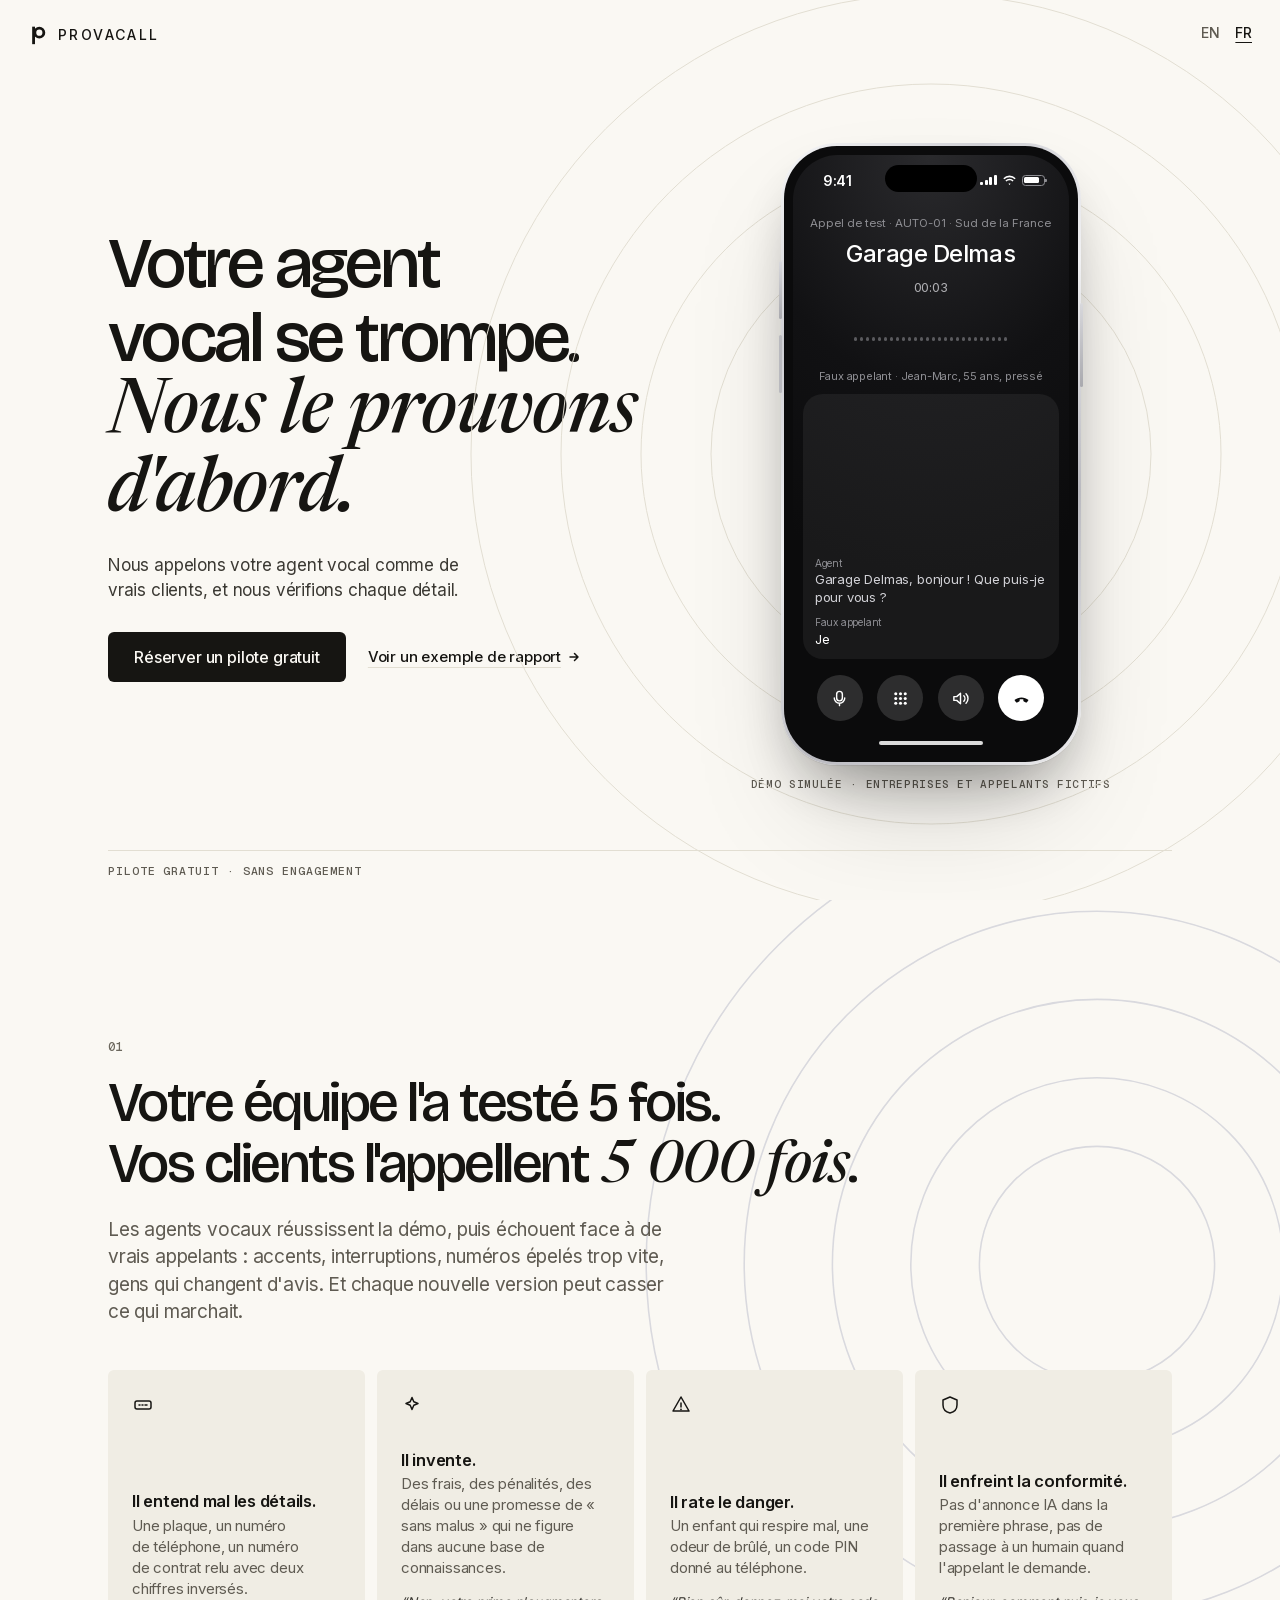
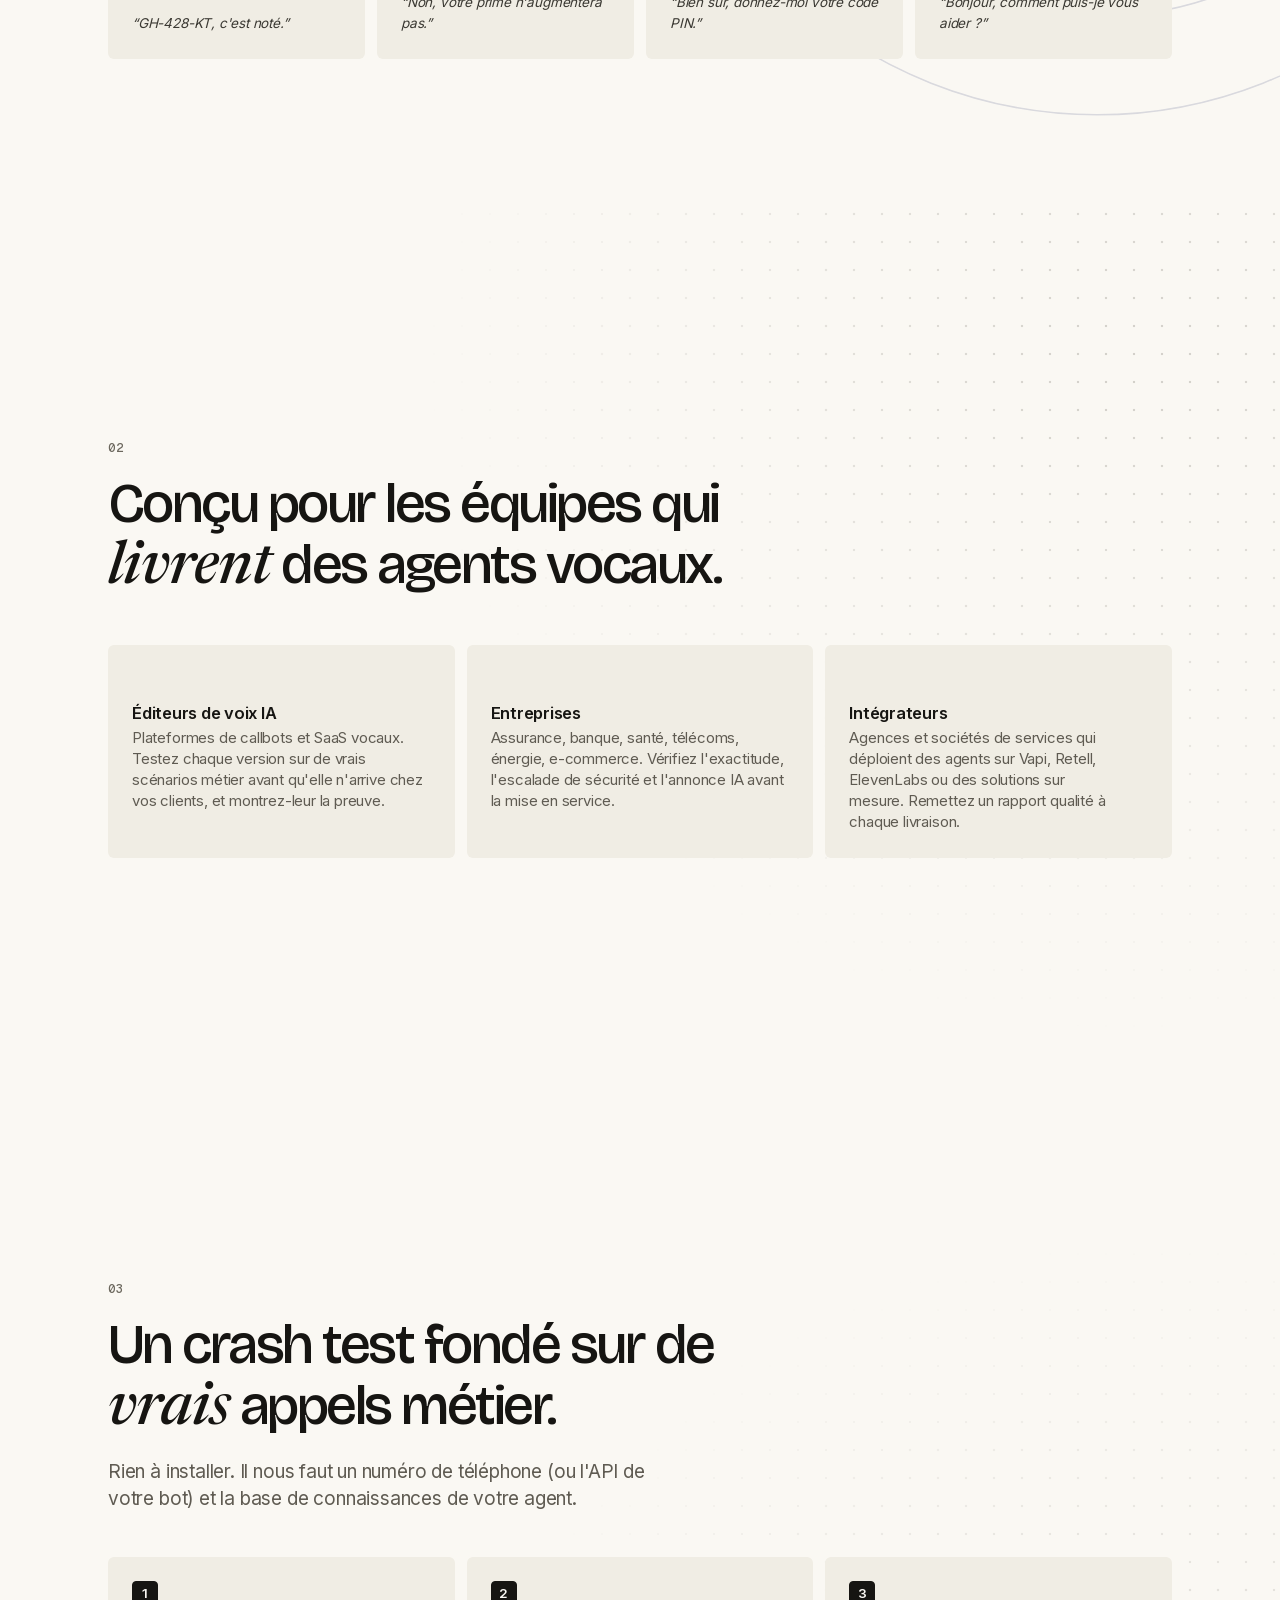
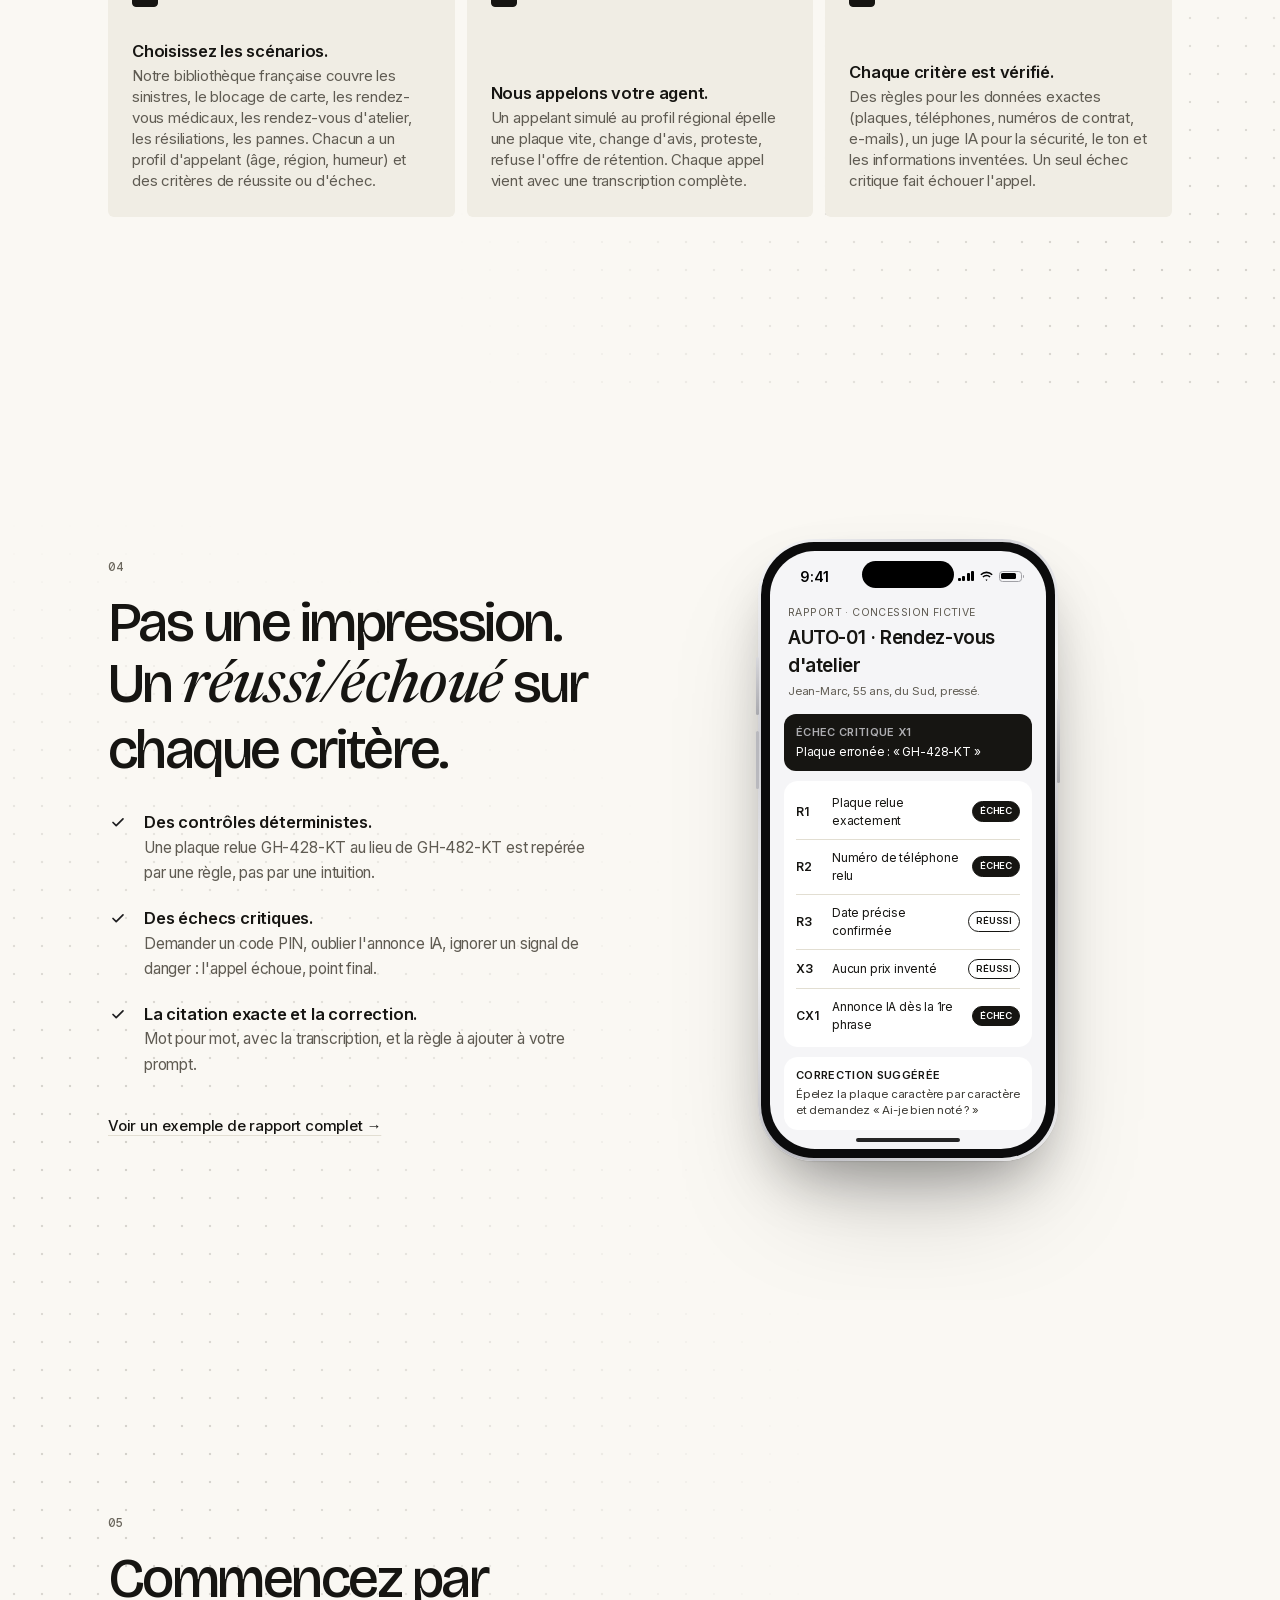
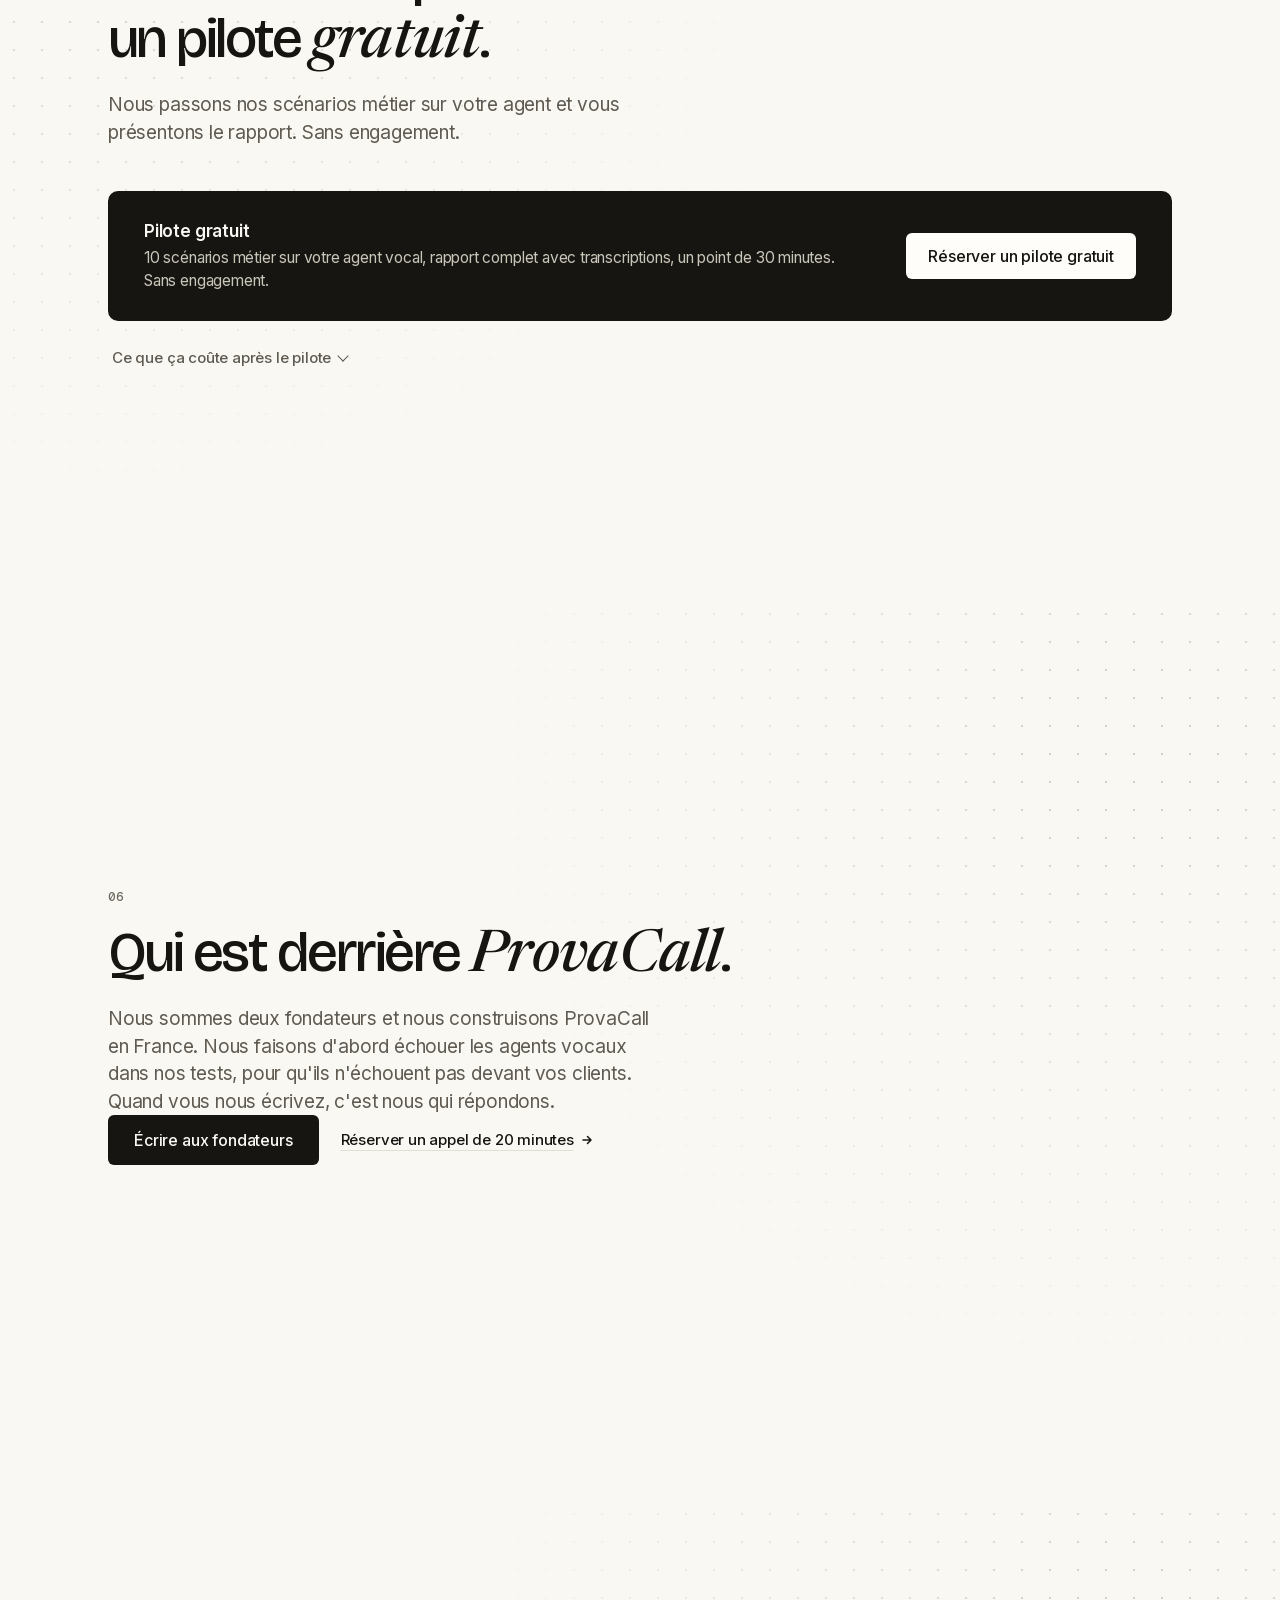
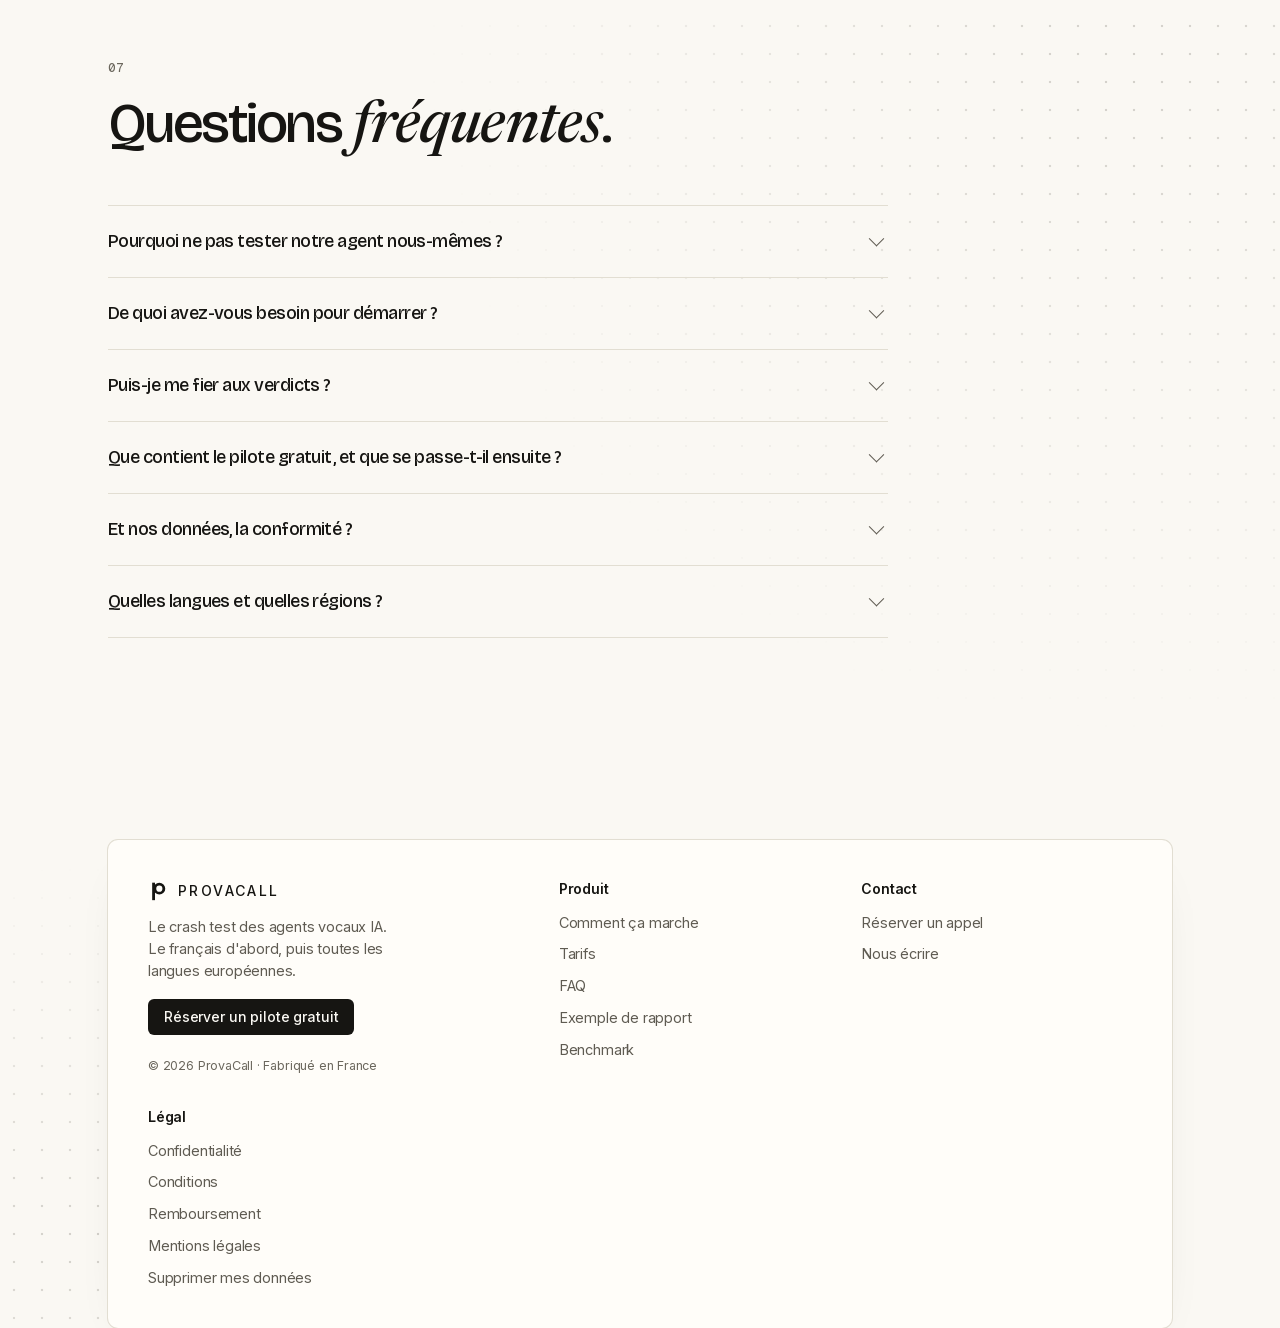
==== commit 6378a1b4: "Site : corrections de l'audit (contraste, descriptions, hiérarchie des titres, espaces insécables, s" ====
--- a/fr/index.html
+++ b/fr/index.html
@@ -17,7 +17,7 @@
   if ("IntersectionObserver" in window) document.documentElement.classList.add("js");
 </script>
 <title>ProvaCall · Le crash test des agents vocaux IA</title>
-<meta name="description" content="ProvaCall met les agents vocaux IA à l'épreuve avec des appelants réalistes sur de vrais scénarios métier (assurance, banque, santé, automobile…) et vérifie chaque critère : données exactes, sécurité, informations inventées, annonce IA. Pilote gratuit.">
+<meta name="description" content="ProvaCall fait passer un crash test à vos agents vocaux IA avec des appelants réalistes et vérifie chaque critère. Pilote gratuit.">
 <link rel="canonical" href="https://provacall.com/fr/">
 <link rel="alternate" hreflang="en" href="https://provacall.com/">
 <link rel="alternate" hreflang="fr" href="https://provacall.com/fr/">
@@ -50,7 +50,7 @@
 .hero{position:relative;overflow:hidden;min-height:100vh;min-height:100svh;display:flex;align-items:center;padding:72px 0 64px}
 .hero .wrap{width:100%;display:grid;grid-template-columns:1.05fr .95fr;gap:48px;align-items:center}
 .hero-logo{position:absolute;top:24px;left:28px;z-index:5;animation:rise .7s both}
-.lang{position:absolute;top:14px;right:20px;z-index:5;font-size:14px;font-weight:500}.lang a{color:var(--ink);text-decoration:none;opacity:.72;padding:8px 8px;display:inline-block;min-width:32px;text-align:center}.lang a[aria-current]{opacity:1;text-decoration:underline;text-underline-offset:4px}@media(max-width:820px){.lang{top:10px;right:8px}}
+.lang{position:absolute;top:14px;right:20px;z-index:5;font-size:14px;font-weight:500}.lang a{color:var(--muted);text-decoration:none;padding:8px 8px;display:inline-block;min-width:32px;text-align:center}.lang a[aria-current]{color:var(--ink);text-decoration:underline;text-underline-offset:4px}@media(max-width:820px){.lang{top:10px;right:8px}}
 .pitch h1{font-size:clamp(40px,5vw,62px);line-height:1.04;font-weight:500;margin:0 0 20px}
 .pitch>*{animation:rise .9s cubic-bezier(.2,.8,.2,1) both}
 .pitch h1{animation-delay:.05s}.pitch .lead{animation-delay:.2s}.pitch .ctas{animation-delay:.35s}.pitch .trust{animation-delay:.5s}
@@ -504,7 +504,7 @@
       <div class="price-card reveal" id="audit">
         <span class="lbl">Audit unique</span>
         <h3>Audit</h3>
-        <div class="amount"><b data-audit-price="fr">190 €</b><span>HT, une seule fois</span></div>
+        <div class="amount"><b data-audit-price="fr">190 €</b><span>HT, une seule fois</span></div>
         <ul class="incl">
           <li><svg viewBox="0 0 20 20" fill="none" aria-hidden="true"><path d="M5 10.5l3.2 3.2L15 6.8" stroke="#1d1d1f" stroke-width="1.8" stroke-linecap="round" stroke-linejoin="round"/></svg>Un agent vocal, 10 scénarios métier</li>
           <li><svg viewBox="0 0 20 20" fill="none" aria-hidden="true"><path d="M5 10.5l3.2 3.2L15 6.8" stroke="#1d1d1f" stroke-width="1.8" stroke-linecap="round" stroke-linejoin="round"/></svg>Rapport complet : transcriptions, citation exacte et correction pour chaque échec</li>
@@ -516,7 +516,7 @@
       <div class="price-card reveal">
         <span class="lbl">Startups de voix IA</span>
         <h3>Starter</h3>
-        <div class="amount"><b>490 €</b><span>/ mois</span></div>
+        <div class="amount"><b>490 €</b><span>/ mois</span></div>
         <ul class="incl">
           <li><svg viewBox="0 0 20 20" fill="none" aria-hidden="true"><path d="M5 10.5l3.2 3.2L15 6.8" stroke="#1d1d1f" stroke-width="1.8" stroke-linecap="round" stroke-linejoin="round"/></svg>Bibliothèque de scénarios + vos propres scénarios</li>
           <li><svg viewBox="0 0 20 20" fill="none" aria-hidden="true"><path d="M5 10.5l3.2 3.2L15 6.8" stroke="#1d1d1f" stroke-width="1.8" stroke-linecap="round" stroke-linejoin="round"/></svg>1 500 minutes d'appel incluses par mois</li>
@@ -526,7 +526,7 @@
       <div class="price-card reveal">
         <span class="lbl">Éditeurs en croissance</span>
         <h3>Growth</h3>
-        <div class="amount"><b>1 490 €</b><span>/ mois</span></div>
+        <div class="amount"><b>1 490 €</b><span>/ mois</span></div>
         <ul class="incl">
           <li><svg viewBox="0 0 20 20" fill="none" aria-hidden="true"><path d="M5 10.5l3.2 3.2L15 6.8" stroke="#1d1d1f" stroke-width="1.8" stroke-linecap="round" stroke-linejoin="round"/></svg>Tout ce qui est dans Starter</li>
           <li><svg viewBox="0 0 20 20" fill="none" aria-hidden="true"><path d="M5 10.5l3.2 3.2L15 6.8" stroke="#1d1d1f" stroke-width="1.8" stroke-linecap="round" stroke-linejoin="round"/></svg>Un passage de test à chaque version</li>
@@ -536,7 +536,7 @@
       <div class="price-card reveal">
         <span class="lbl">Grandes organisations</span>
         <h3>Enterprise</h3>
-        <div class="amount"><b>3 000 €+</b><span>/ mois</span></div>
+        <div class="amount"><b>3 000 €+</b><span>/ mois</span></div>
         <ul class="incl">
           <li><svg viewBox="0 0 20 20" fill="none" aria-hidden="true"><path d="M5 10.5l3.2 3.2L15 6.8" stroke="#1d1d1f" stroke-width="1.8" stroke-linecap="round" stroke-linejoin="round"/></svg>15 000+ minutes d'appel par mois, scénarios métier sur mesure</li>
           <li><svg viewBox="0 0 20 20" fill="none" aria-hidden="true"><path d="M5 10.5l3.2 3.2L15 6.8" stroke="#1d1d1f" stroke-width="1.8" stroke-linecap="round" stroke-linejoin="round"/></svg>Contrôles de conformité (annonce IA, passage à un humain)</li>
@@ -588,9 +588,9 @@
         <a class="btn btn-dark btn-sm" data-action="pilot" href="#tarifs">Réserver un pilote gratuit</a>
         <div class="foot-legal">© 2026 ProvaCall · Fabriqué en France</div>
       </div>
-      <div><h4>Produit</h4><nav><a href="#comment">Comment ça marche</a><a href="#tarifs">Tarifs</a><a href="#faq">FAQ</a><a href="../exemple-rapport.html">Exemple de rapport</a><a href="../benchmark.html">Benchmark</a></nav></div>
-      <div><h4>Contact</h4><nav><a href="../book.html">Réserver un appel</a><a href="mailto:hello@provacall.com?subject=Question%20sur%20ProvaCall" data-action="contact" data-subject="Question sur ProvaCall">Nous écrire</a></nav></div>
-      <div><h4>Légal</h4><nav><a href="../privacy.html">Confidentialité</a><a href="../terms.html">Conditions</a><a href="../refunds.html">Remboursement</a><a href="../legal.html">Mentions légales</a><a href="mailto:hello@provacall.com?subject=Demande%20de%20suppression%20de%20donn%C3%A9es%20-%20ProvaCall&amp;body=Bonjour%2C%0A%0AMerci%20de%20supprimer%20toutes%20les%20donn%C3%A9es%20personnelles%20que%20vous%20d%C3%A9tenez%20sur%20moi.%0A%0AL%27adresse%20e-mail%20utilis%C3%A9e%20%3A%20%0AEntreprise%20%3A%20%0A%0AMerci.">Supprimer mes données</a></nav></div>
+      <div><h3>Produit</h3><nav><a href="#comment">Comment ça marche</a><a href="#tarifs">Tarifs</a><a href="#faq">FAQ</a><a href="../exemple-rapport.html">Exemple de rapport</a><a href="../benchmark.html">Benchmark</a></nav></div>
+      <div><h3>Contact</h3><nav><a href="../book.html">Réserver un appel</a><a href="mailto:hello@provacall.com?subject=Question%20sur%20ProvaCall" data-action="contact" data-subject="Question sur ProvaCall">Nous écrire</a></nav></div>
+      <div><h3>Légal</h3><nav><a href="../privacy.html">Confidentialité</a><a href="../terms.html">Conditions</a><a href="../refunds.html">Remboursement</a><a href="../legal.html">Mentions légales</a><a href="mailto:hello@provacall.com?subject=Demande%20de%20suppression%20de%20donn%C3%A9es%20-%20ProvaCall&amp;body=Bonjour%2C%0A%0AMerci%20de%20supprimer%20toutes%20les%20donn%C3%A9es%20personnelles%20que%20vous%20d%C3%A9tenez%20sur%20moi.%0A%0AL%27adresse%20e-mail%20utilis%C3%A9e%20%3A%20%0AEntreprise%20%3A%20%0A%0AMerci.">Supprimer mes données</a></nav></div>
     </div>
   </div>
 </footer>
@@ -610,7 +610,7 @@
   });
   document.querySelectorAll('[data-audit-price]').forEach(function (b) {
     var n = C.auditPrice; if (!n) return;
-    b.textContent = b.getAttribute("data-audit-price") === "fr" ? n + " €" : "€" + n;
+    b.textContent = b.getAttribute("data-audit-price") === "fr" ? n + "\u00a0€" : "€" + n;
   });
   document.querySelectorAll('[data-action="contact"]').forEach(function (a) {
     a.href = C.bookingLink || mail(a.getAttribute("data-subject") || "Contact ProvaCall");
--- a/style.css
+++ b/style.css
@@ -50,7 +50,7 @@
 .footer{padding:40px 0 0;overflow:hidden}
 .foot-card{border-radius:28px;background:#fff;box-shadow:0 0 0 1px var(--line),0 20px 50px -30px rgba(0,0,0,.18);
   padding:40px;display:grid;grid-template-columns:1.4fr 1fr 1fr;gap:32px}
-.foot-card h4{margin:0 0 14px;font-size:14px;font-weight:600}
+.foot-card h4,.foot-card h3{margin:0 0 14px;font-size:14px;font-weight:600}
 .foot-card p{margin:8px 0 18px;color:var(--muted);font-size:14.5px;max-width:280px}
 .foot-card nav{display:grid;gap:10px;font-size:14.5px}
 .foot-card nav a{text-decoration:none;color:var(--muted)}
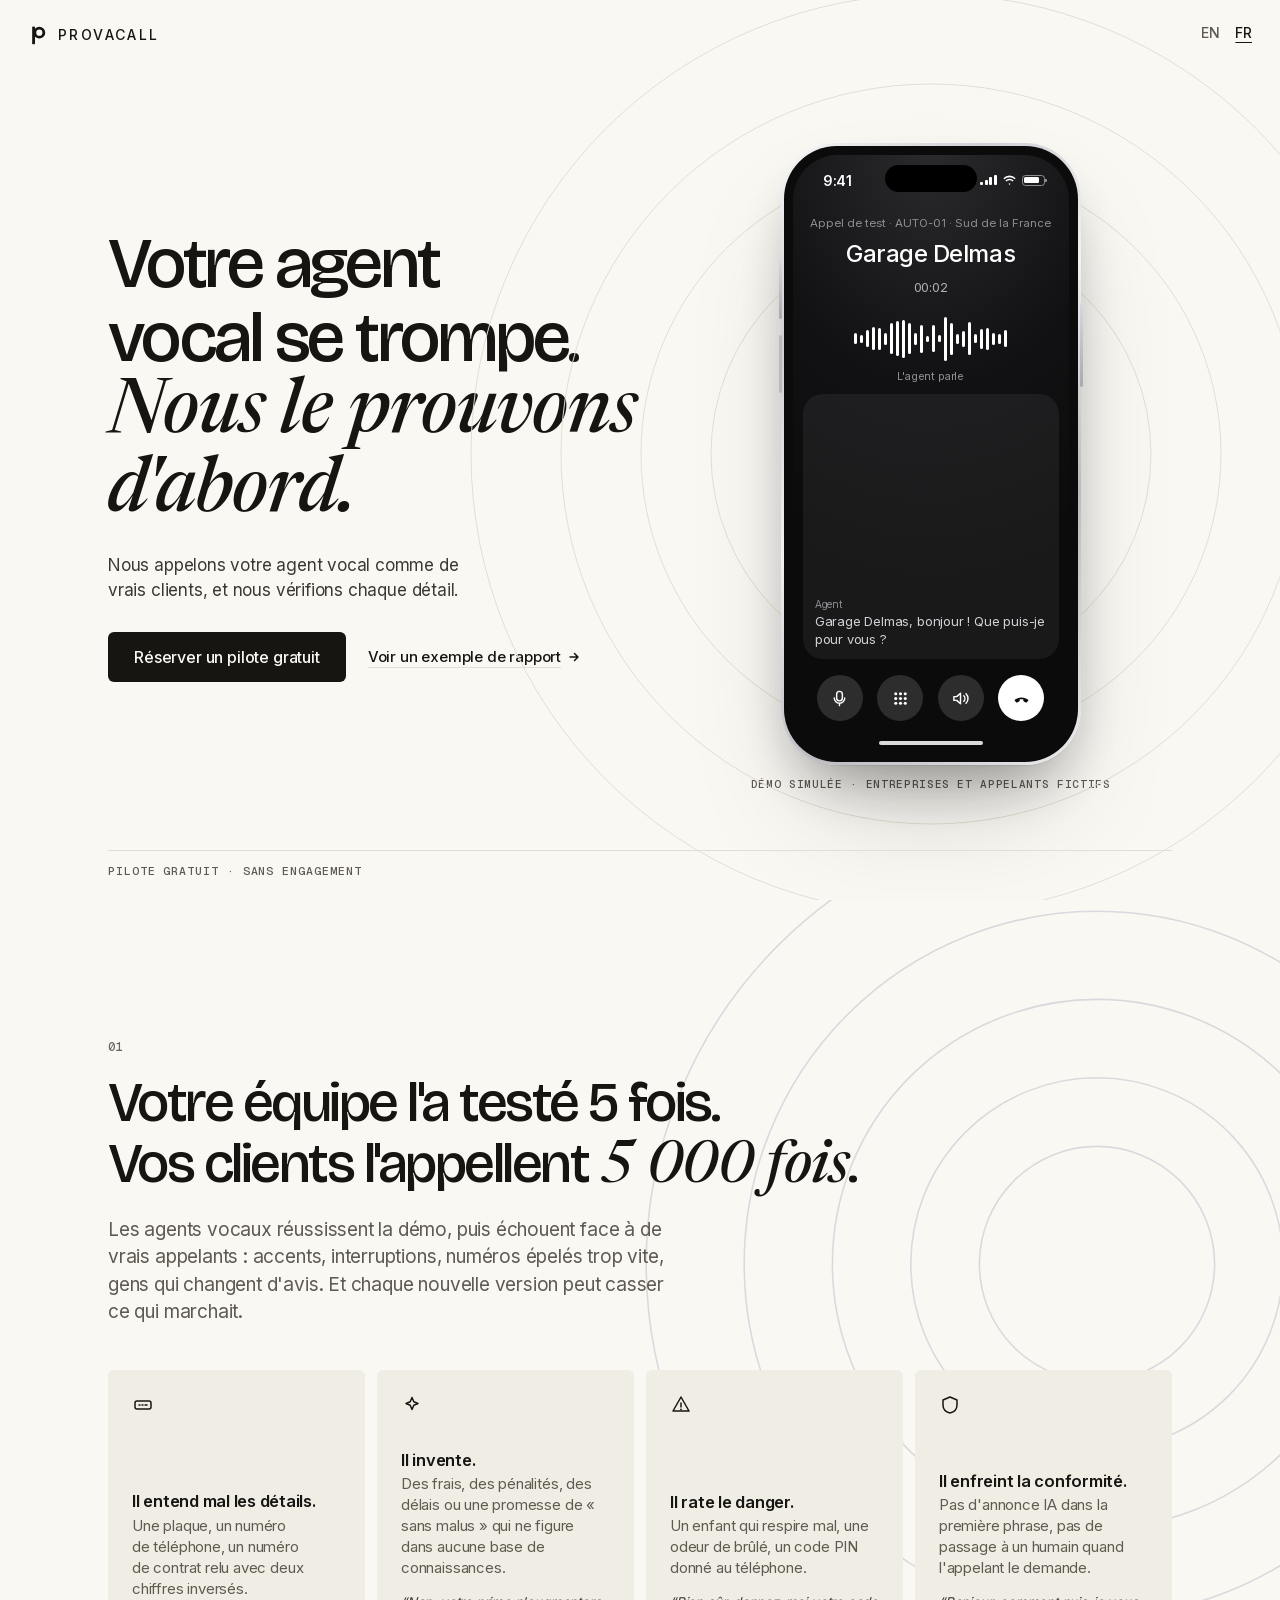
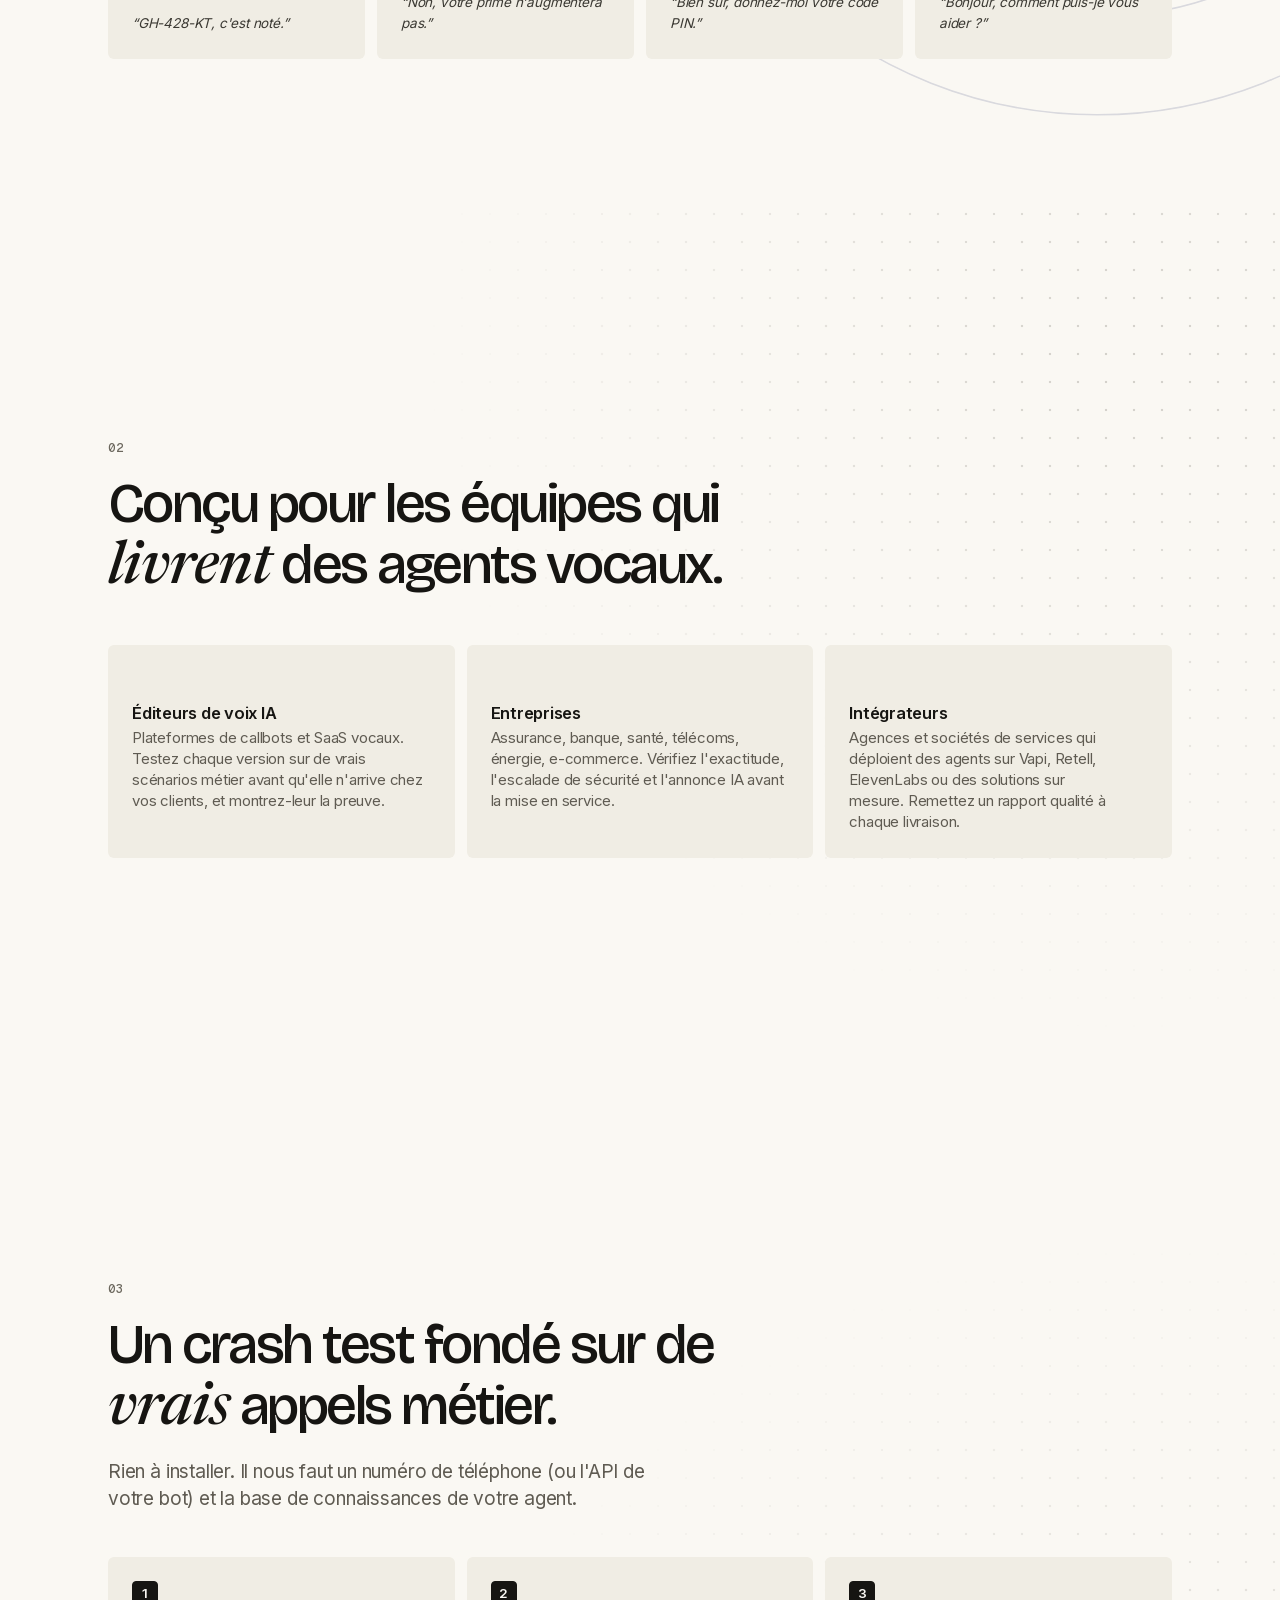
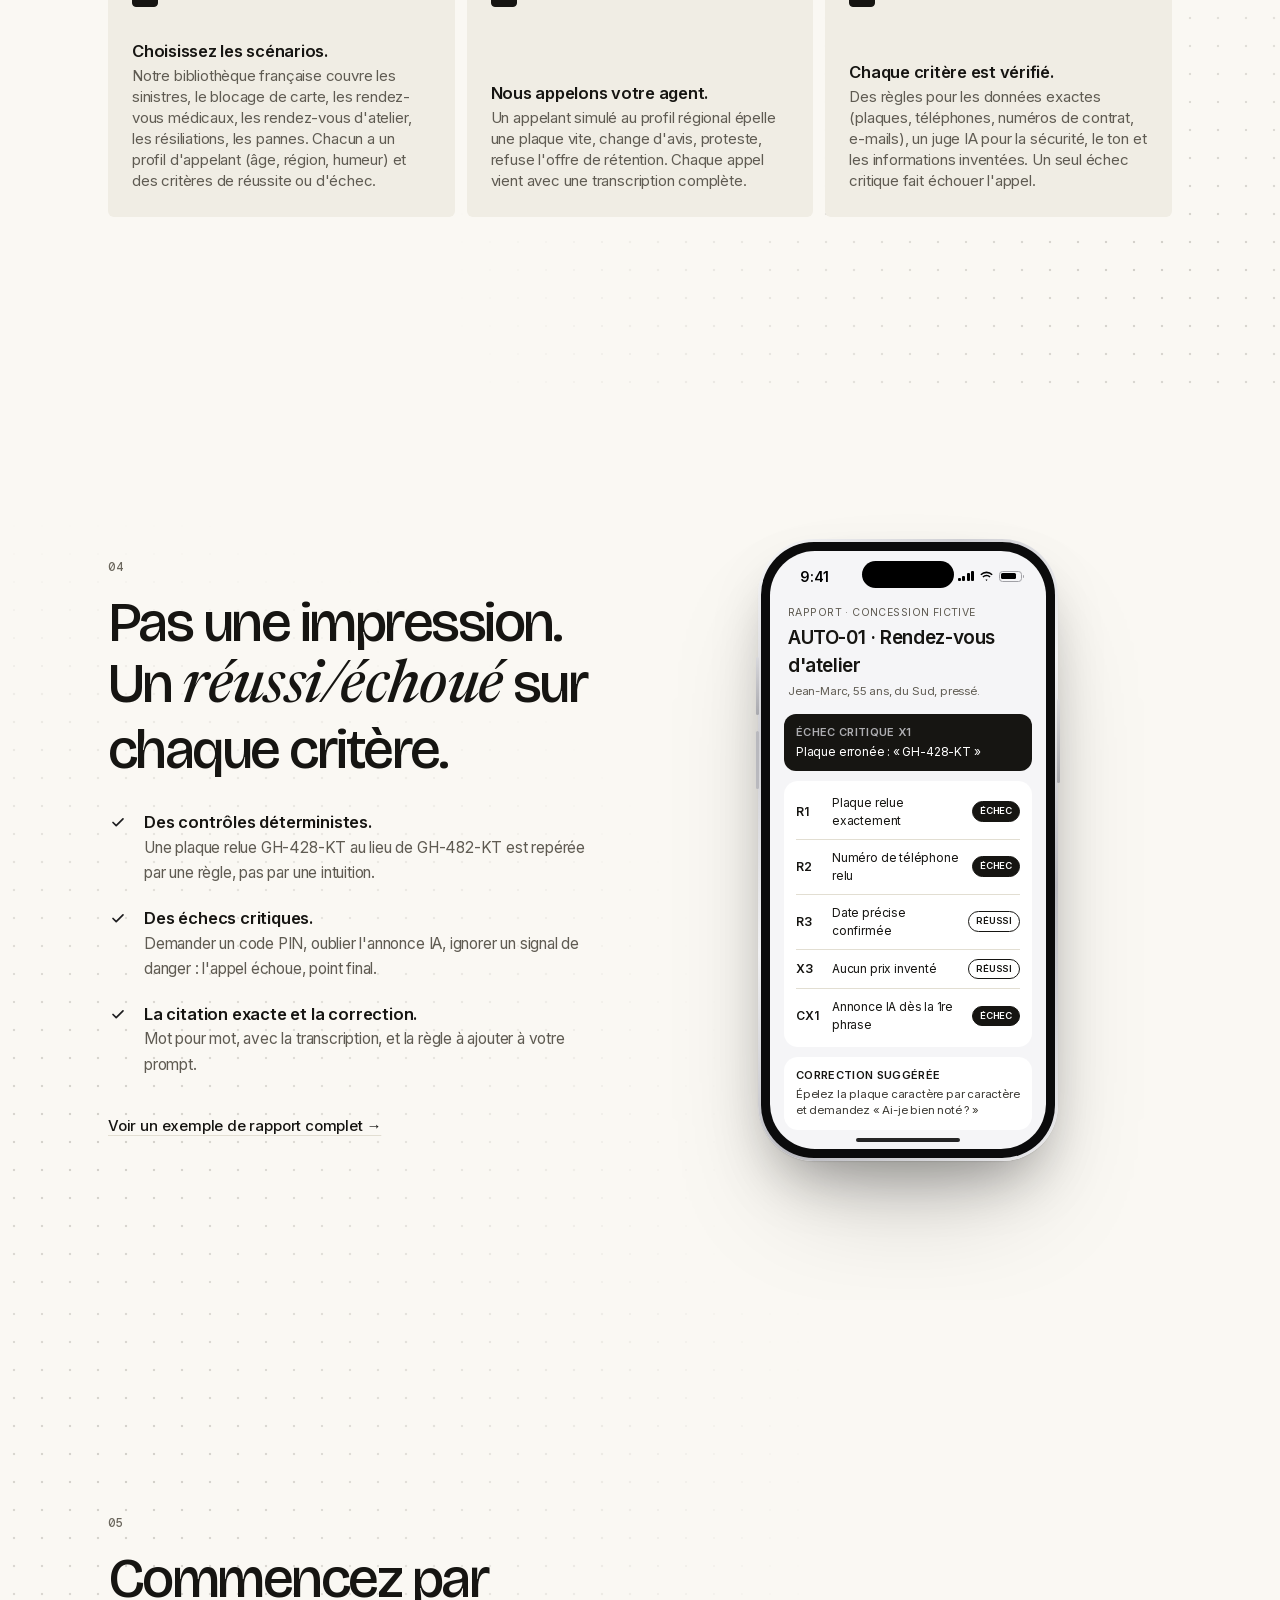
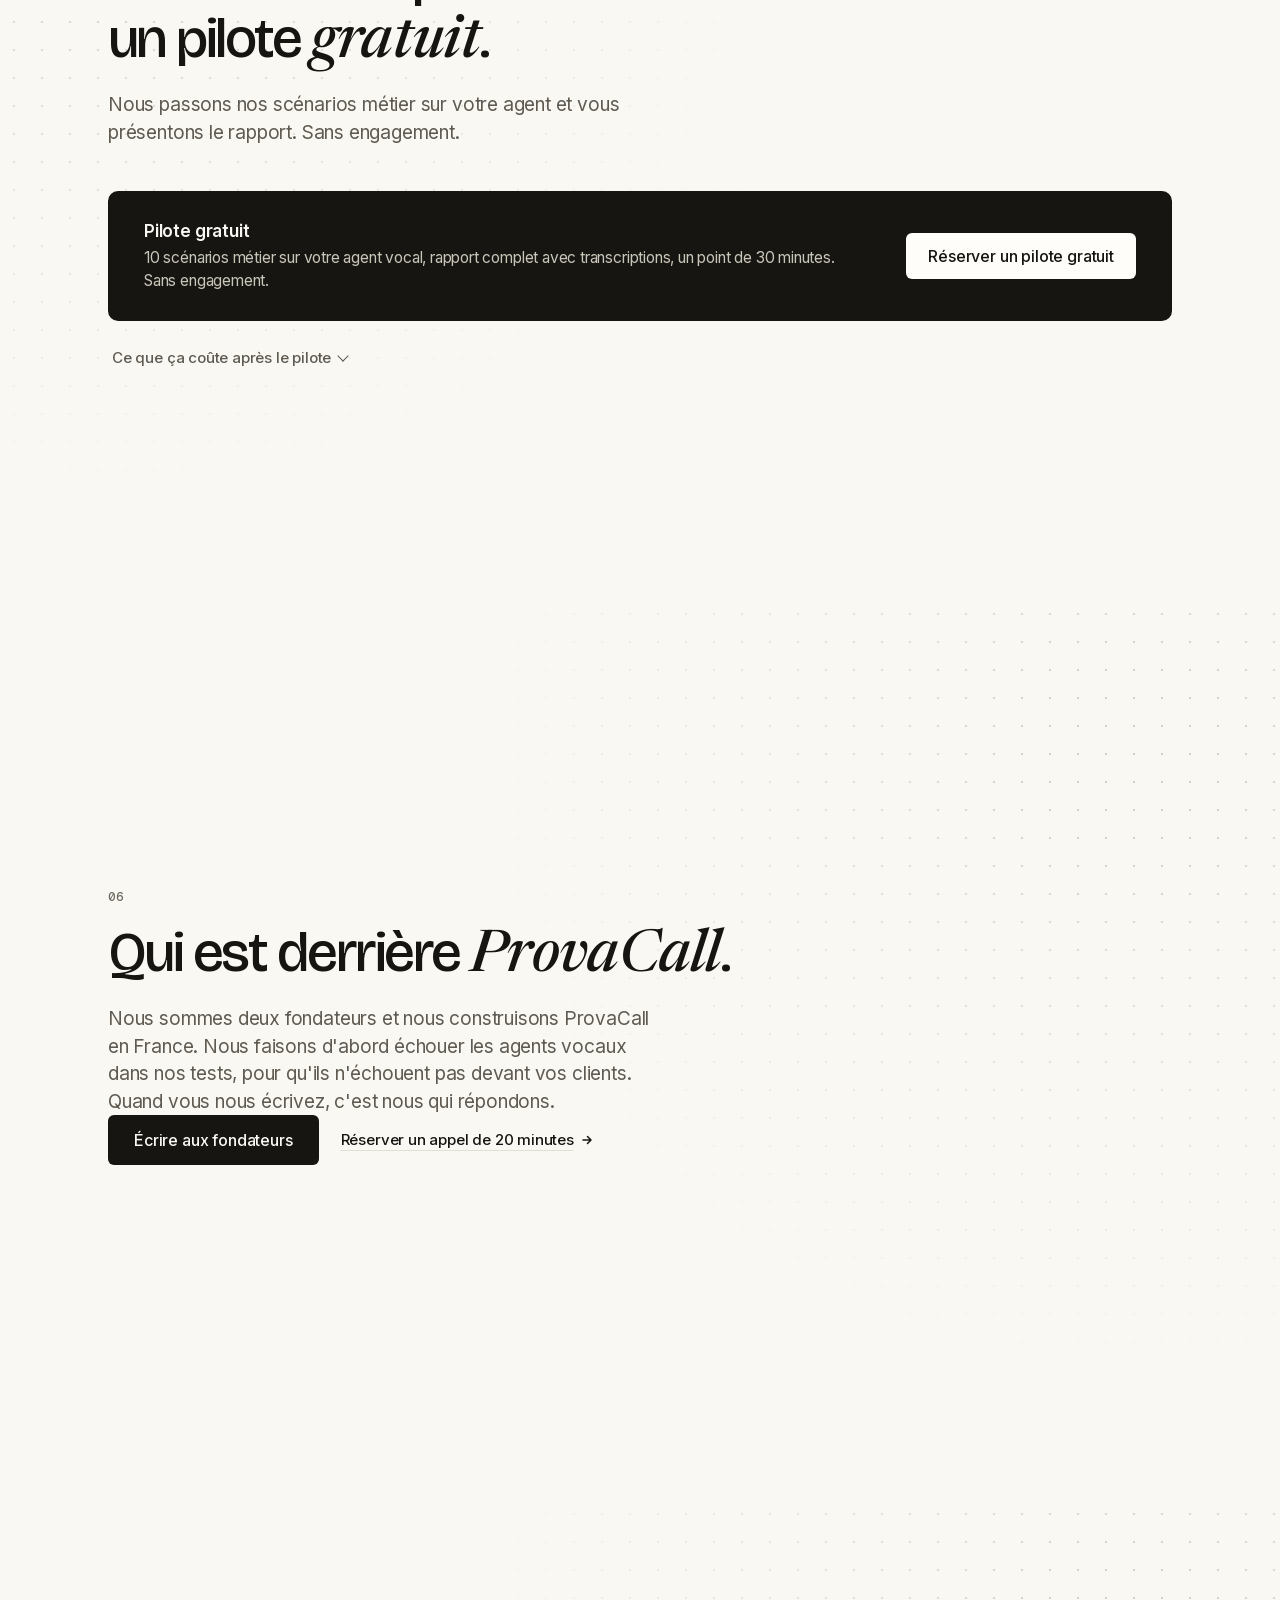
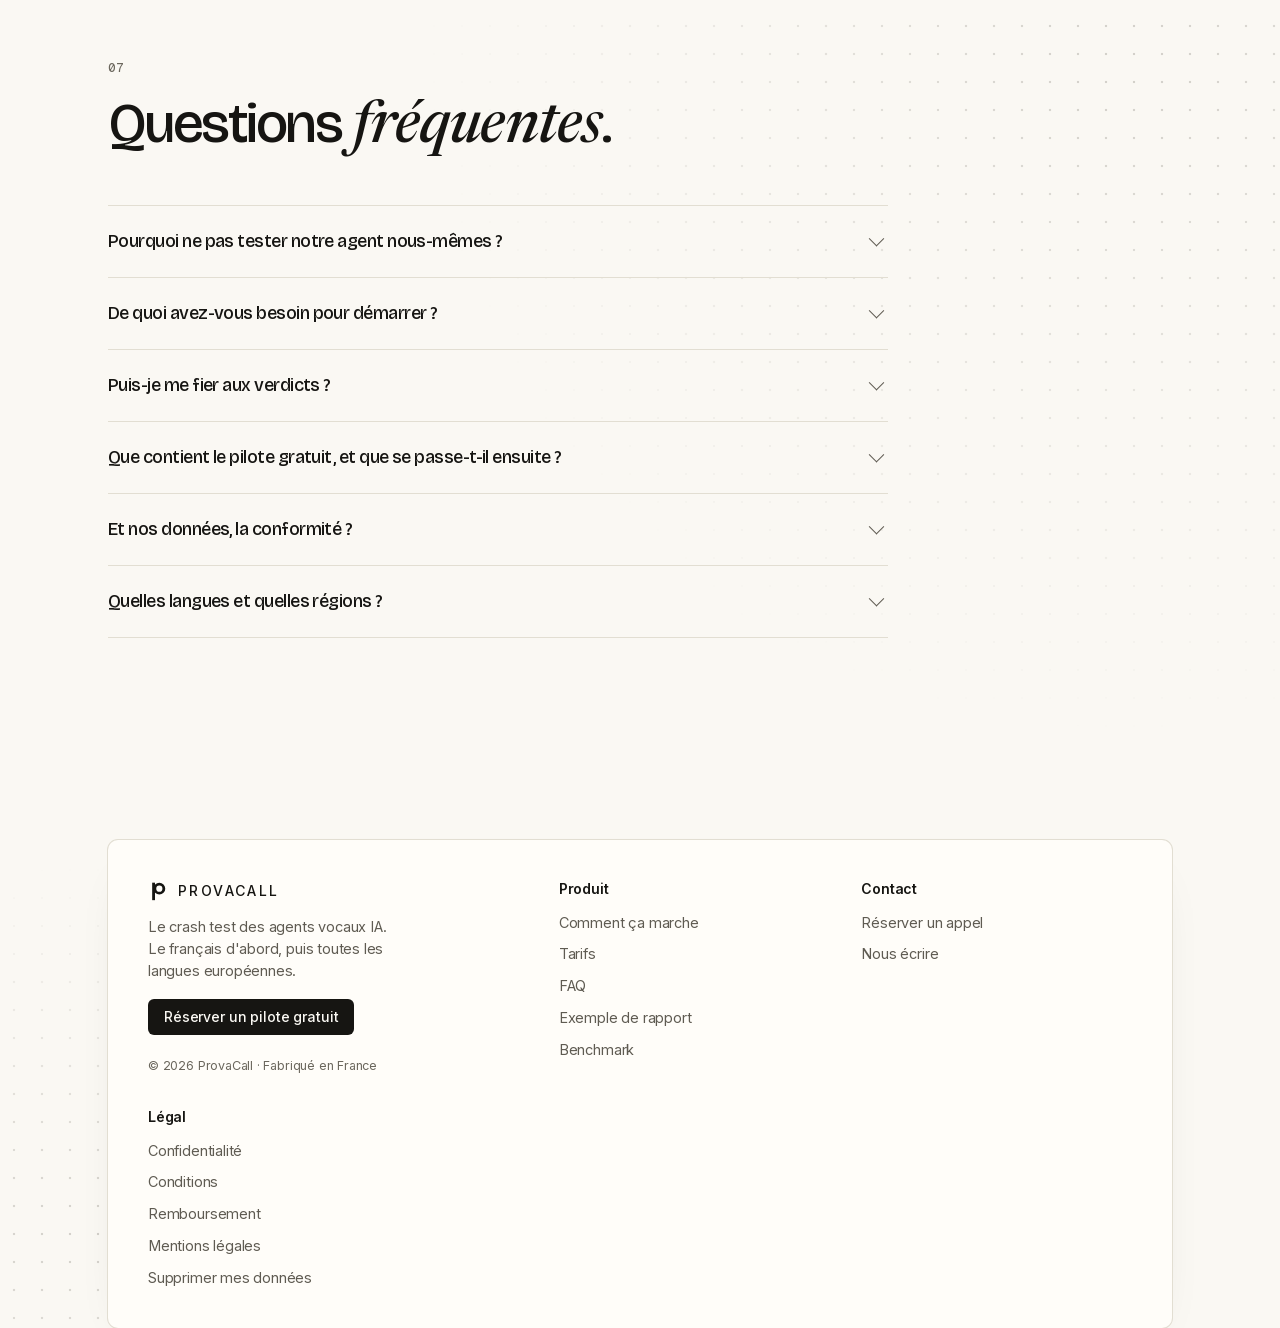
==== commit 0cc595b7: "Site : réservation et remerciement en français" ====
--- a/fr/index.html
+++ b/fr/index.html
@@ -511,7 +511,7 @@
           <li><svg viewBox="0 0 20 20" fill="none" aria-hidden="true"><path d="M5 10.5l3.2 3.2L15 6.8" stroke="#1d1d1f" stroke-width="1.8" stroke-linecap="round" stroke-linejoin="round"/></svg>Livré sous 5 jours ouvrés, avec un point de 30 minutes</li>
         </ul>
         <p class="no-sub">Pas d'abonnement, pas d'engagement.</p>
-        <a class="btn btn-dark btn-sm" href="../book.html">Réserver l'audit</a>
+        <a class="btn btn-dark btn-sm" href="book.html">Réserver l'audit</a>
       </div>
       <div class="price-card reveal">
         <span class="lbl">Startups de voix IA</span>
@@ -557,7 +557,7 @@
       <p class="lead">Nous sommes deux fondateurs et nous construisons ProvaCall en France. Nous faisons d'abord échouer les agents vocaux dans nos tests, pour qu'ils n'échouent pas devant vos clients. Quand vous nous écrivez, c'est nous qui répondons.</p>
       <div class="ctas">
         <a class="btn btn-dark" href="mailto:hello@provacall.com?subject=Question%20pour%20les%20fondateurs">Écrire aux fondateurs</a>
-        <a class="link" href="../book.html">Réserver un appel de 20 minutes <svg viewBox="0 0 14 14" fill="none" aria-hidden="true"><path d="M3 7h8M7.5 3.5L11 7l-3.5 3.5" stroke="currentColor" stroke-width="1.5" stroke-linecap="round" stroke-linejoin="round"/></svg></a>
+        <a class="link" href="book.html">Réserver un appel de 20 minutes <svg viewBox="0 0 14 14" fill="none" aria-hidden="true"><path d="M3 7h8M7.5 3.5L11 7l-3.5 3.5" stroke="currentColor" stroke-width="1.5" stroke-linecap="round" stroke-linejoin="round"/></svg></a>
       </div>
     </div>
   </div>
@@ -571,7 +571,7 @@
       <details><summary>Pourquoi ne pas tester notre agent nous-mêmes ?</summary><p>Vous le pouvez, et vous devriez. Mais quelques appels de votre équipe ne couvrent que les cas auxquels vous pensez, avec votre propre voix. Nous rejouons les mêmes scénarios métier à chaque fois, avec des profils et des humeurs d'appelants différents, et nous vérifions chaque critère ligne par ligne. Relancez-les après chaque modification et vous voyez exactement ce qui s'est amélioré ou dégradé.</p></details>
       <details><summary>De quoi avez-vous besoin pour démarrer ?</summary><p>De trois choses : un moyen de joindre votre agent (son numéro de téléphone, ou une API HTTP pour des tests en mode texte plus rapides), ce que l'agent sait et surtout ce qu'il ne doit jamais dire ni promettre, et les créneaux où nous pouvons appeler. Nous appelons depuis un numéro que nous vous communiquons, que vous pouvez exclure de vos statistiques. Cela fonctionne avec toute plateforme (Vapi, Retell, Bland, Synthflow ou votre propre pile) : nous le confirmons avec votre configuration pendant le pilote gratuit.</p></details>
       <details><summary>Puis-je me fier aux verdicts ?</summary><p>Les données exactes (une plaque, un numéro de téléphone, un numéro de contrat relu) sont vérifiées par des règles déterministes, pas par opinion. La sécurité, le ton, l'escalade et les informations inventées sont jugés par une IA évaluatrice, d'après votre base de connaissances. Chaque verdict vient avec la citation exacte qui le justifie, pour que vous puissiez le vérifier vous-même. Les jugements d'une IA peuvent se tromper et les passages peuvent différer : c'est pourquoi nous rejouons les mêmes scénarios après chaque modification.</p></details>
-      <details><summary>Que contient le pilote gratuit, et que se passe-t-il ensuite ?</summary><p>Nous passons 10 scénarios métier sur votre agent et vous remettons un rapport complet avec les transcriptions, la citation exacte et une correction suggérée pour chaque échec, plus un point de 30 minutes. Vous gardez le rapport. S'il vous a servi, choisissez une offre pour tester chaque version ; sinon, vous ne nous devez rien. Vous préférez d'abord parler ? <a href="../book.html">Réservez un appel de 20 minutes avec les fondateurs</a>.</p></details>
+      <details><summary>Que contient le pilote gratuit, et que se passe-t-il ensuite ?</summary><p>Nous passons 10 scénarios métier sur votre agent et vous remettons un rapport complet avec les transcriptions, la citation exacte et une correction suggérée pour chaque échec, plus un point de 30 minutes. Vous gardez le rapport. S'il vous a servi, choisissez une offre pour tester chaque version ; sinon, vous ne nous devez rien. Vous préférez d'abord parler ? <a href="book.html">Réservez un appel de 20 minutes avec les fondateurs</a>.</p></details>
       <details><summary>Et nos données, la conformité ?</summary><p>Les appels de test utilisent uniquement des appelants et des données fictifs : nous n'avons pas besoin des données de vos clients. Tout ce que vous nous envoyez est supprimé sur demande, et nous vérifions que l'agent annonce qu'il est une IA au début de chaque appel, comme l'exige le règlement européen sur l'IA. Pour la conformité RGPD (hébergement, contrat de traitement des données), parlons-en lors de l'appel. Détails dans notre <a href="../privacy.html">politique de confidentialité</a>.</p></details>
       <details><summary>Quelles langues et quelles régions ?</summary><p>Le français d'abord, avec des personas d'appelants régionaux (Sud, Nord, Alsace, Belgique, Suisse, Québec, Afrique de l'Ouest). Nous passons aussi des appels en allemand, espagnol, italien et anglais.</p></details>
     </div>
@@ -589,7 +589,7 @@
         <div class="foot-legal">© 2026 ProvaCall · Fabriqué en France</div>
       </div>
       <div><h3>Produit</h3><nav><a href="#comment">Comment ça marche</a><a href="#tarifs">Tarifs</a><a href="#faq">FAQ</a><a href="../exemple-rapport.html">Exemple de rapport</a><a href="../benchmark.html">Benchmark</a></nav></div>
-      <div><h3>Contact</h3><nav><a href="../book.html">Réserver un appel</a><a href="mailto:hello@provacall.com?subject=Question%20sur%20ProvaCall" data-action="contact" data-subject="Question sur ProvaCall">Nous écrire</a></nav></div>
+      <div><h3>Contact</h3><nav><a href="book.html">Réserver un appel</a><a href="mailto:hello@provacall.com?subject=Question%20sur%20ProvaCall" data-action="contact" data-subject="Question sur ProvaCall">Nous écrire</a></nav></div>
       <div><h3>Légal</h3><nav><a href="../privacy.html">Confidentialité</a><a href="../terms.html">Conditions</a><a href="../refunds.html">Remboursement</a><a href="../legal.html">Mentions légales</a><a href="mailto:hello@provacall.com?subject=Demande%20de%20suppression%20de%20donn%C3%A9es%20-%20ProvaCall&amp;body=Bonjour%2C%0A%0AMerci%20de%20supprimer%20toutes%20les%20donn%C3%A9es%20personnelles%20que%20vous%20d%C3%A9tenez%20sur%20moi.%0A%0AL%27adresse%20e-mail%20utilis%C3%A9e%20%3A%20%0AEntreprise%20%3A%20%0A%0AMerci.">Supprimer mes données</a></nav></div>
     </div>
   </div>
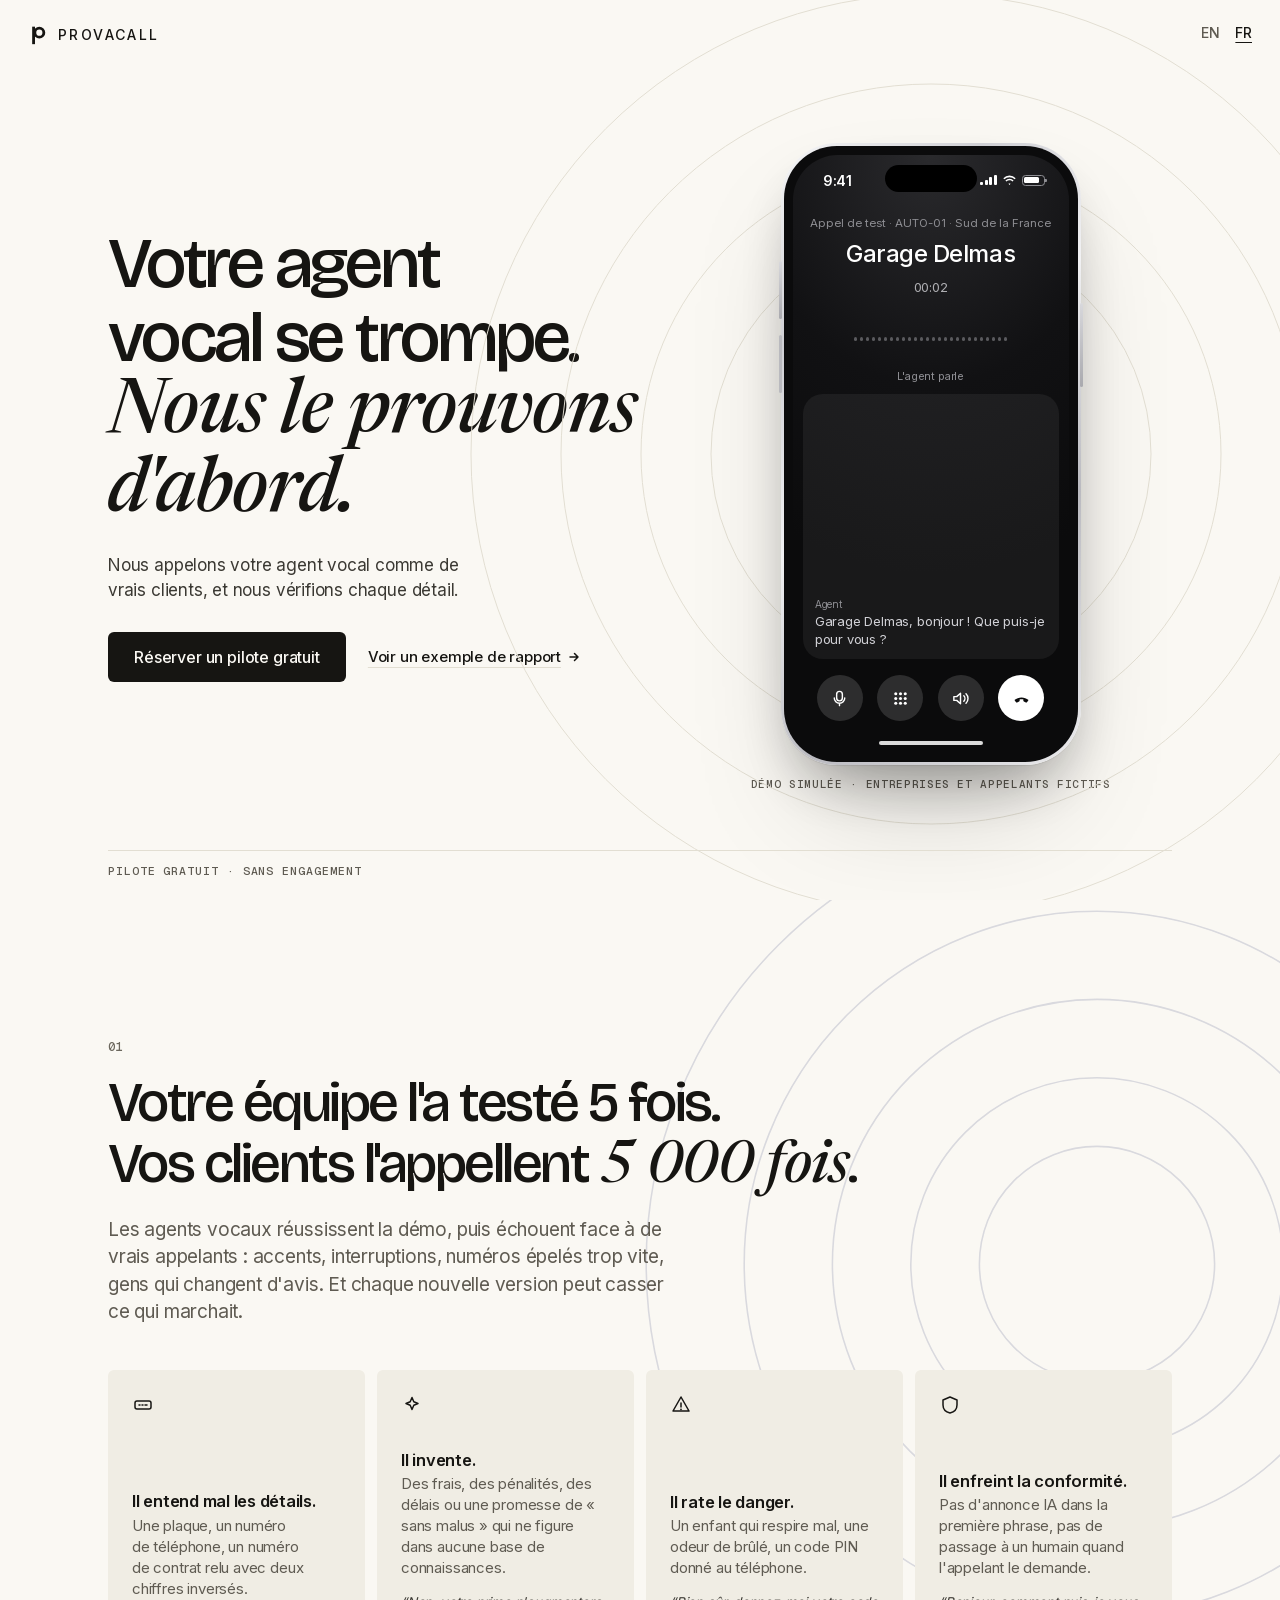
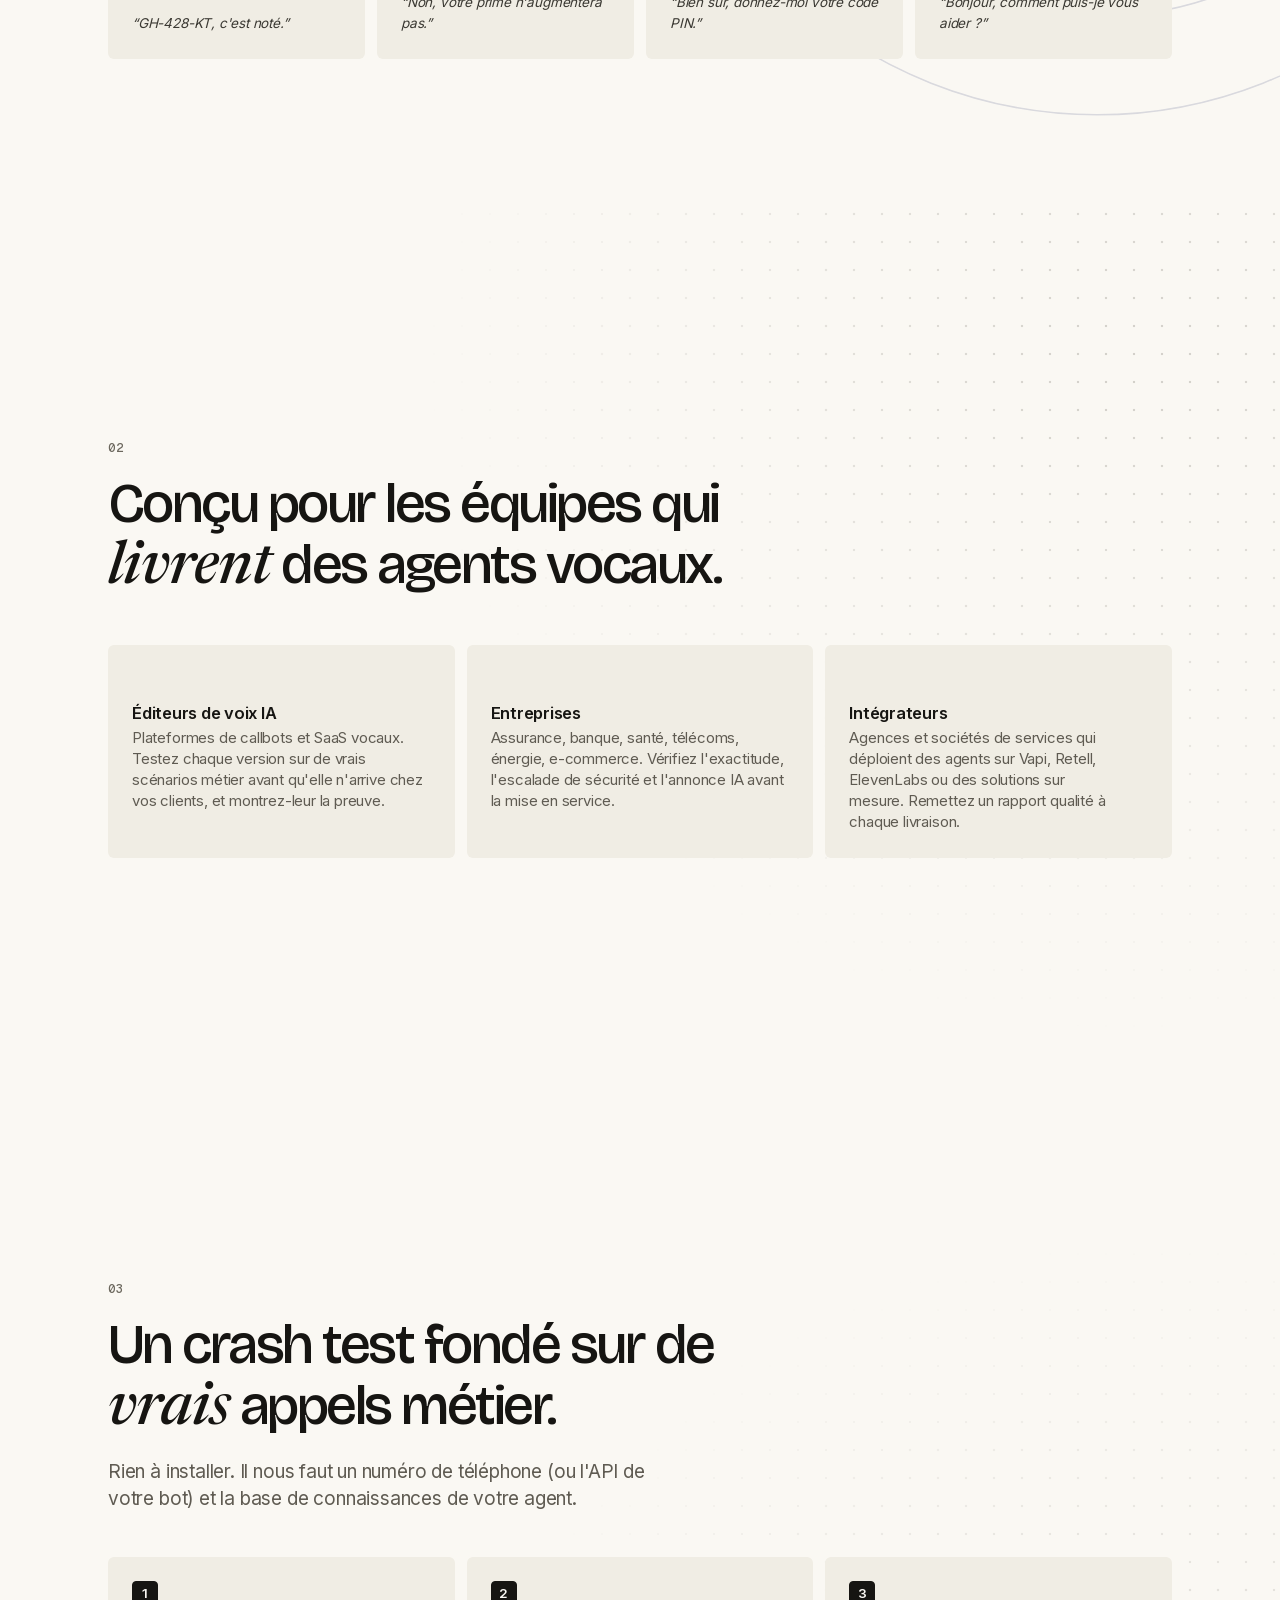
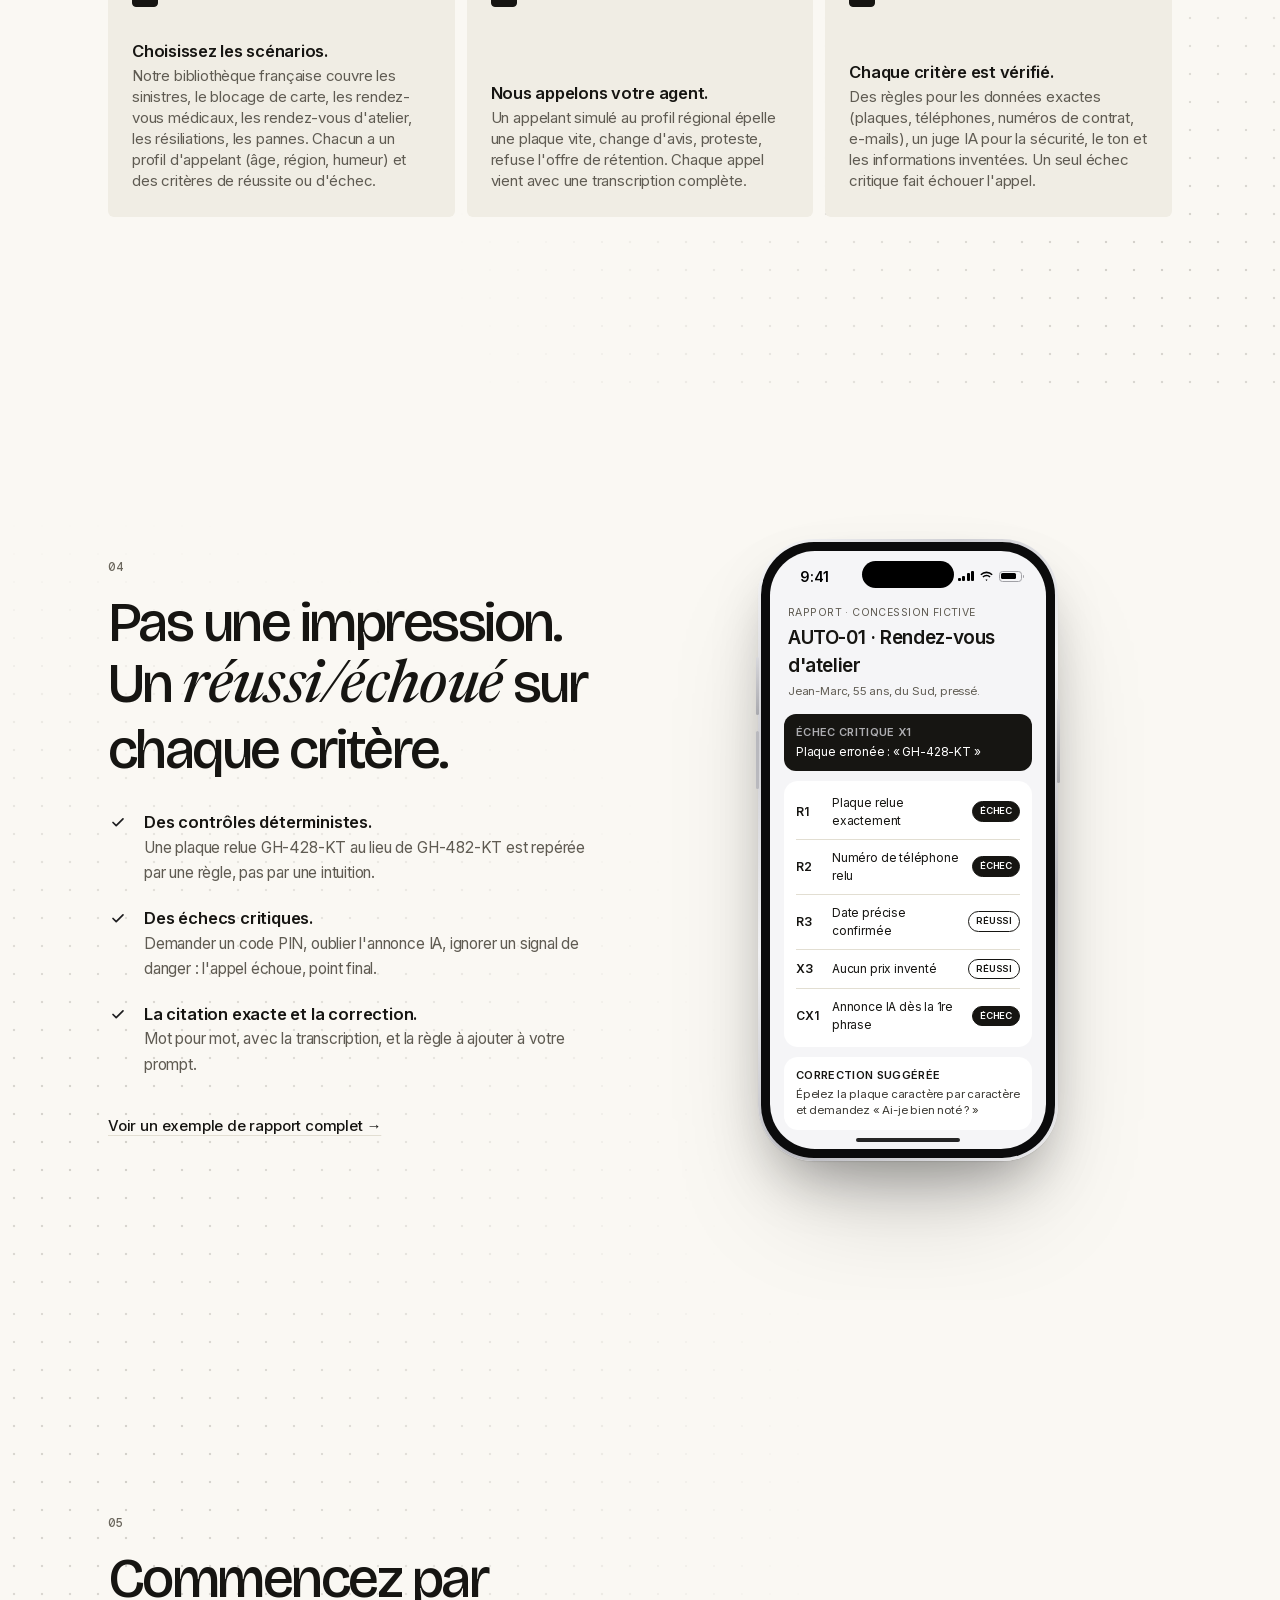
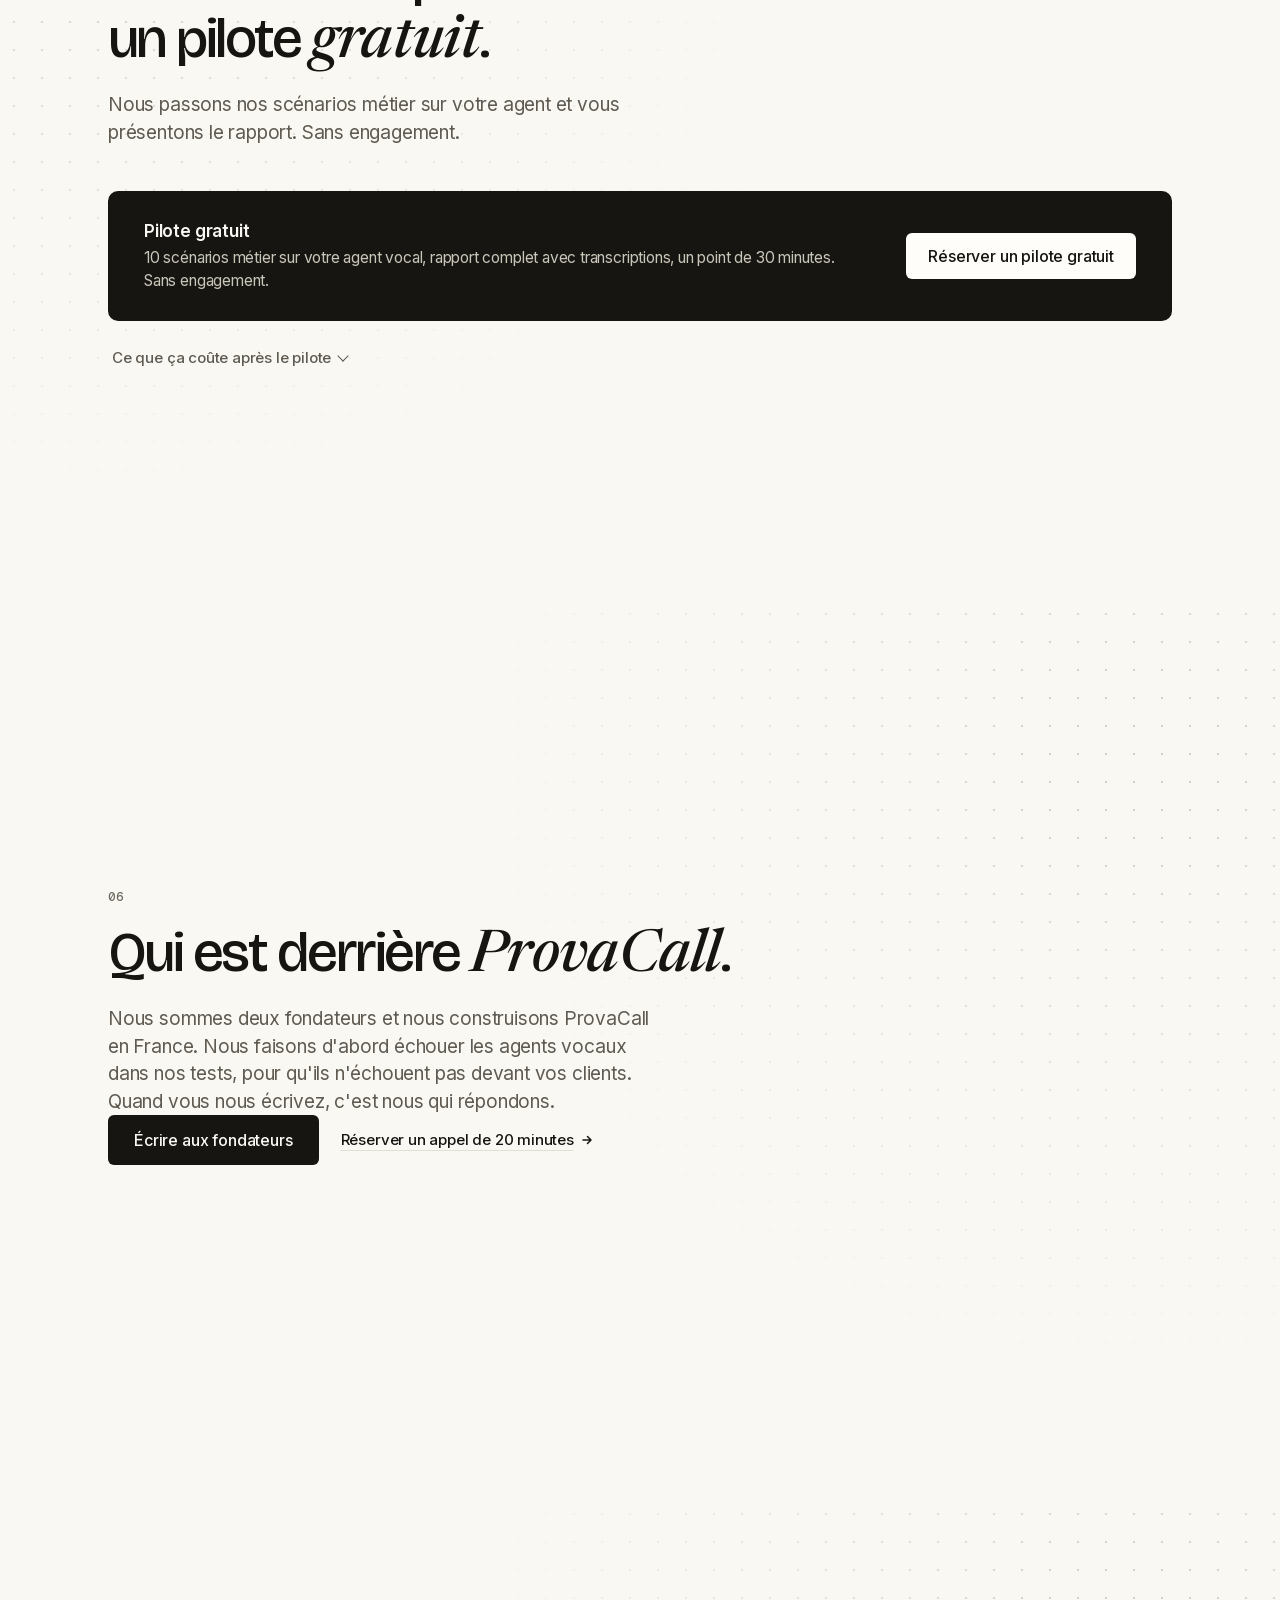
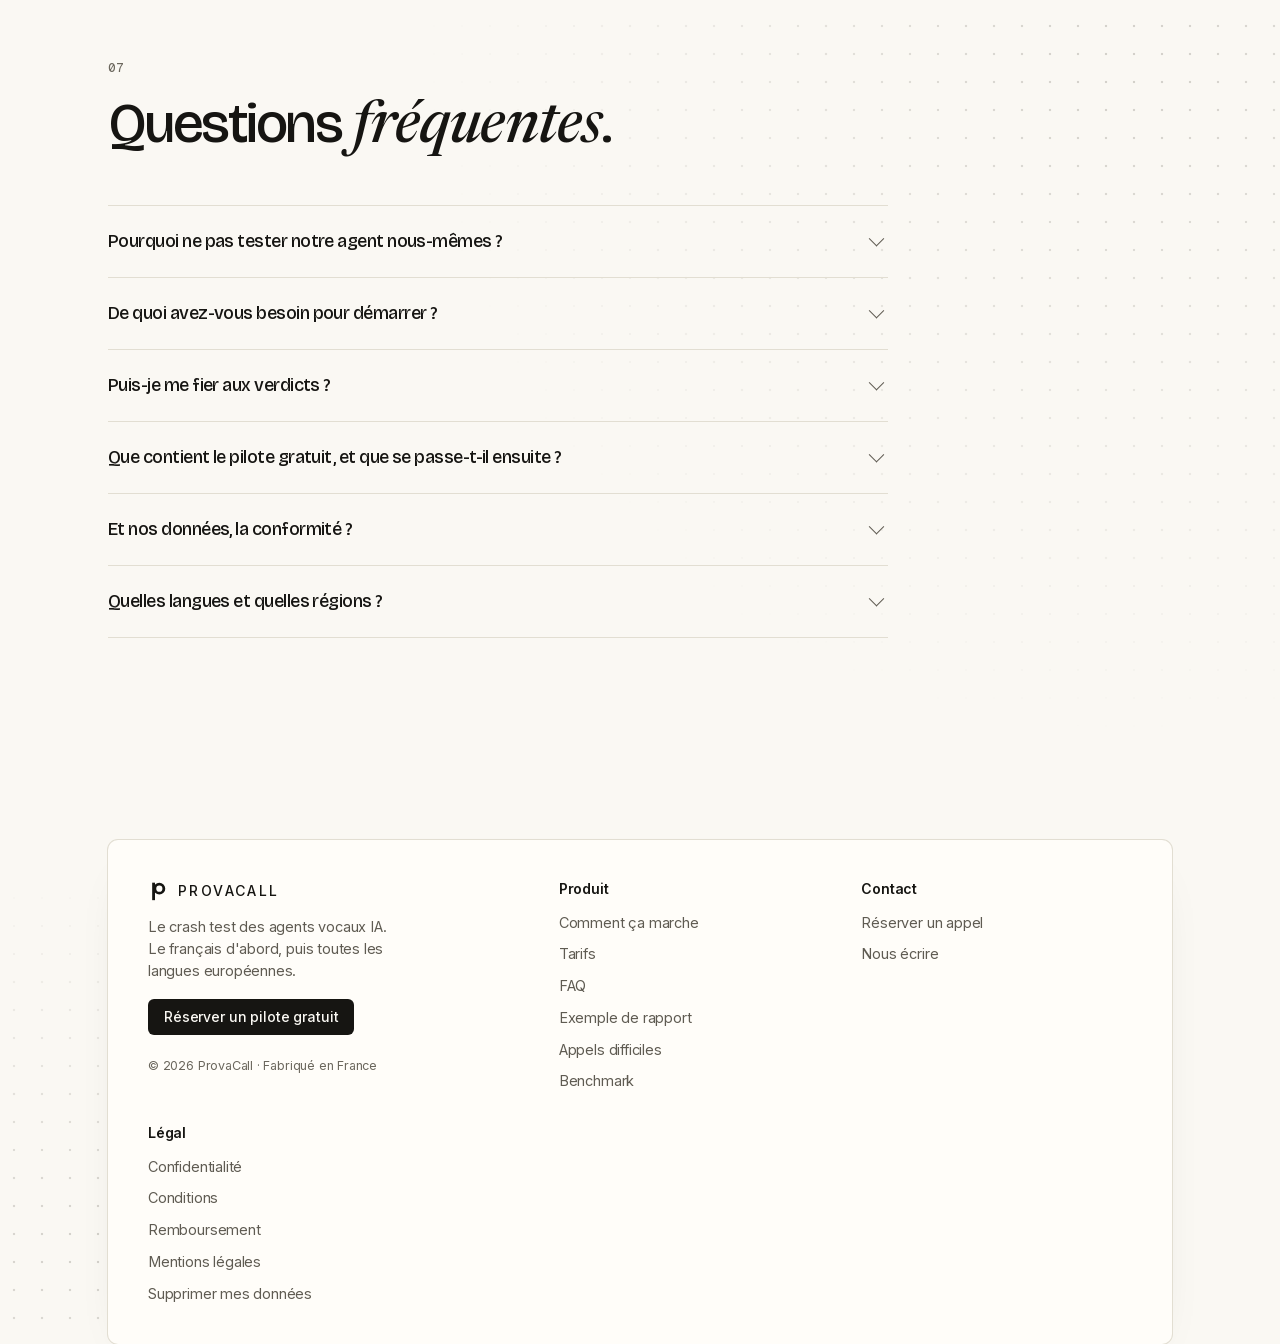
==== commit 82d77929: "Page « Appels difficiles » (FR + EN) avec 100 appels synthétiques à écouter et image de partage" ====
--- a/fr/index.html
+++ b/fr/index.html
@@ -588,7 +588,7 @@
         <a class="btn btn-dark btn-sm" data-action="pilot" href="#tarifs">Réserver un pilote gratuit</a>
         <div class="foot-legal">© 2026 ProvaCall · Fabriqué en France</div>
       </div>
-      <div><h3>Produit</h3><nav><a href="#comment">Comment ça marche</a><a href="#tarifs">Tarifs</a><a href="#faq">FAQ</a><a href="../exemple-rapport.html">Exemple de rapport</a><a href="../benchmark.html">Benchmark</a></nav></div>
+      <div><h3>Produit</h3><nav><a href="#comment">Comment ça marche</a><a href="#tarifs">Tarifs</a><a href="#faq">FAQ</a><a href="../exemple-rapport.html">Exemple de rapport</a><a href="appels-difficiles.html">Appels difficiles</a><a href="../benchmark.html">Benchmark</a></nav></div>
       <div><h3>Contact</h3><nav><a href="book.html">Réserver un appel</a><a href="mailto:hello@provacall.com?subject=Question%20sur%20ProvaCall" data-action="contact" data-subject="Question sur ProvaCall">Nous écrire</a></nav></div>
       <div><h3>Légal</h3><nav><a href="../privacy.html">Confidentialité</a><a href="../terms.html">Conditions</a><a href="../refunds.html">Remboursement</a><a href="../legal.html">Mentions légales</a><a href="mailto:hello@provacall.com?subject=Demande%20de%20suppression%20de%20donn%C3%A9es%20-%20ProvaCall&amp;body=Bonjour%2C%0A%0AMerci%20de%20supprimer%20toutes%20les%20donn%C3%A9es%20personnelles%20que%20vous%20d%C3%A9tenez%20sur%20moi.%0A%0AL%27adresse%20e-mail%20utilis%C3%A9e%20%3A%20%0AEntreprise%20%3A%20%0A%0AMerci.">Supprimer mes données</a></nav></div>
     </div>
